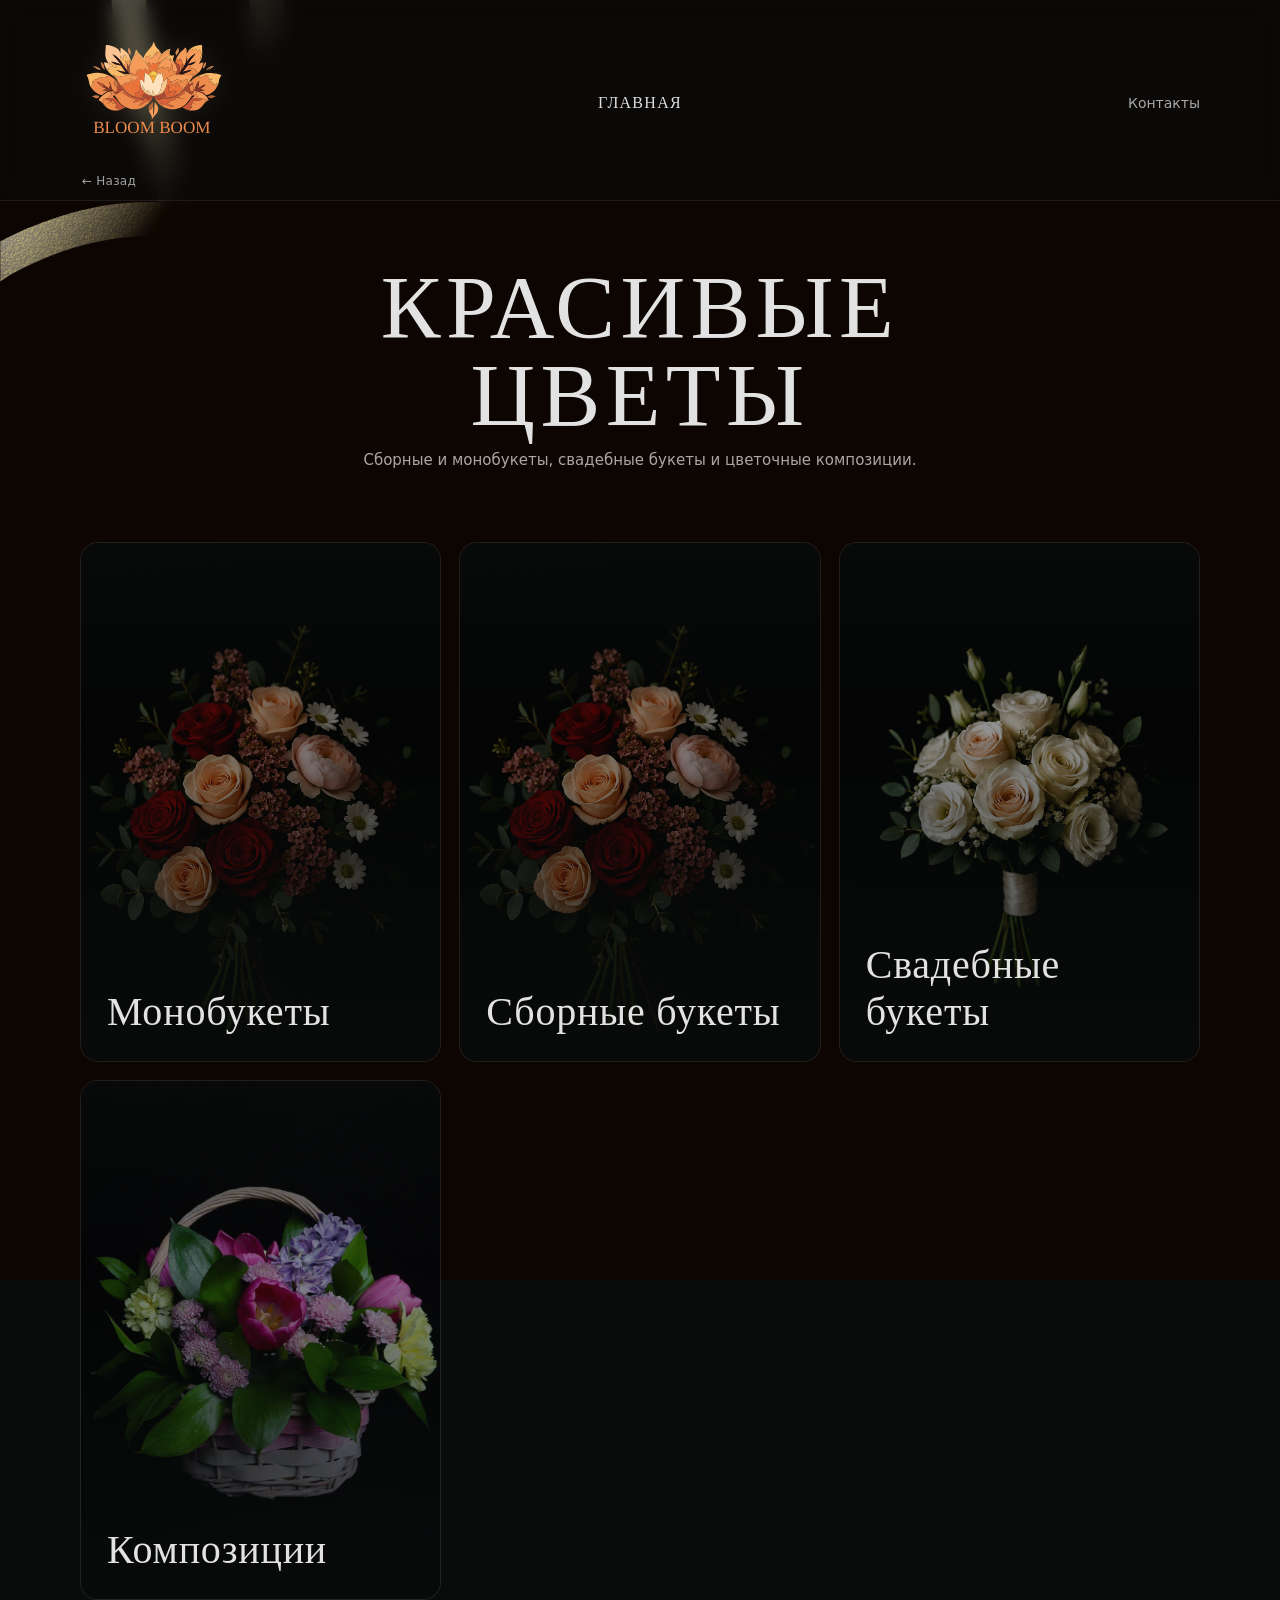
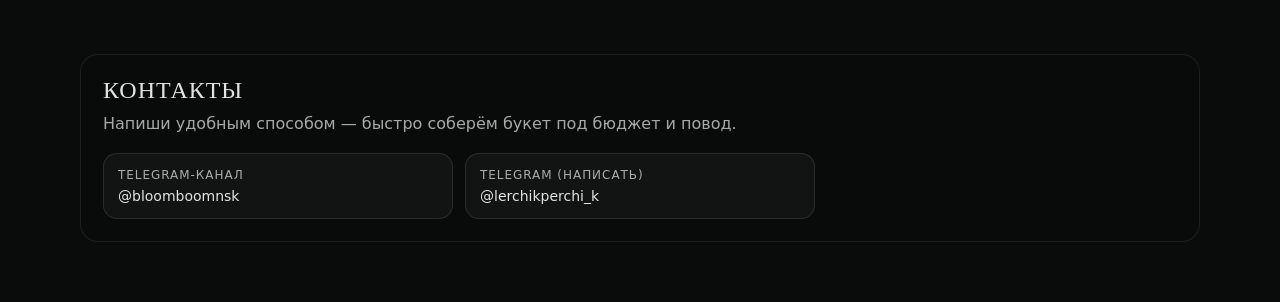
==== index.html @ 8c2a483a "1" ====
<!doctype html>
<html lang="ru">
<head>
  <meta charset="UTF-8">
  <meta name="viewport" content="width=device-width, initial-scale=1">
  <title>Цветы с душой</title>
  <link rel="stylesheet" href="./style.css">
</head>

<body>
  <div class="bg"></div>

  <div class="svg-container">
		<svg
			version="1.1"
			xmlns="http://www.w3.org/2000/svg"
			xmlns:xlink="http://www.w3.org/1999/xlink"
			viewBox="0 0 2000 2000"
			xml:space="preserve"
			preserveAspectRatio="xMidYMid slice"
		>
			<defs>
				<clipPath id="patternClip">
					<path d="M1955.698,621.152c-4.459-0.254-16.404,0.922-19.595-1.593c-4.756-3.748,0.743-13.899,2.432-20.417c49.735-195.111,81.315-426.849-44.553-599.532h-69.531c149.646,161.536,110.077,409.122,57.585,604.932c-3.139,10.21-9.38,5.799-18.741,3.568c-45.027-10.474-87.717-29.079-128.47-50.662c-7.552-4.028-25.399-10.169-29.812-17.387c-15.819-196.086-86.14-392.969-219.394-540.451h-75.598c10.491,12.2,37.389,37.188,41.337,41.593c15.256,17.022,29.669,34.804,43.146,53.274c85.115,119.5,137.448,263.894,153.009,409.443c-83.434-54.795-155.319-130.742-207.102-216.577c-51.616-88.885-89.695-187.371-111.85-287.733h-54.185c50.211,236.23,164.626,441.195,374.726,569.79c7.824,8.041,2.568,40.027,3.886,53.036c-2.245,158.687-38.367,318.968-120.902,455.593c-10.014,14.256-14.554,33.177-34.04,36.213c-115.522,31.47-256.515,4.336-342.434-78.853c176.9-95.392,381.563-321.838,266.246-533.142c-196.705-277.771-668.324,159.173-361.702,516.08c0.541,5.699-4.591,5.411-11.181,7.927c-9.872,3.77-19.776,7.409-29.829,10.671c-9.114,2.957-18.3,5.681-27.575,8.088c-10.907,2.831-12.005,4.595-13.265-6.796c-15.109-207.53-159.674-387.555-137.914-599.57c0.79-10.863,2.171-10.152,12.546-10.295c222.903,5.361,399.021-211.904,344.961-428.742h-54.212c47.556,199.035-85.602,373.675-292.015,375.328c-3.101-0.055-3.088-0.083-2.554-2.954c6.827-36.727,15.913-72.885,26.895-108.585c29.226-95.04,71.333-188.489,136.384-263.788h-68.776C869.8,104.846,821.934,230.516,797.705,357.227c-0.777,20.678-11.652,13.536-25.63,10.365C597.951,336.054,441.726,182.643,444.069-0.389H390.05c1.376,218.521,186.4,396.542,396.565,425.148c4.032,4.453-0.294,21.73-0.605,26.893c-17.586,211.471,125.326,390.878,139.898,597.904c1.335,13.265-9.392,9.785-20.688,10.736c-118.622,10.6-236.497-28.001-336.811-89.708c-20.773-12.677-40.955-26.312-60.809-40.382c-29.18-18.569-35.08-16.969-29.856-53.669c-4.036-26.703,10.175-41.358,22.266-62.845c114.8-182.36,40.586-435.752-178.708-487.198c-8.623-2.18-14.345-1.232-17.618-9.781c-26.506-104.954-65.104-208.897-75.44-317.099H174.04c6.672,75.338,28.714,148.094,48.096,220.914c8.182,30.667,16.705,61.244,25.091,91.855c0.775,3.363,0.752,3.413-2.934,3.416C159.205,313.273,75.508,338.104,0.5,377.005v62.733c5.36-3.25,11.292-7.787,13.314-8.936c64.428-36.423,137.24-60.02,211.542-61.538c9.74-0.174,19.529,0.052,29.245,0.809c11.191,0.872,10.562,4.215,13.824,14.826c19.844,64.251,42.679,127.623,70.46,188.879c36.069,75.882,76.892,151.817,83.203,237.247c0.69,7.085,2.951,17.204,1.518,24.286c-0.897,4.432-8.817,19.448-12.991,20.82c-4.799,1.578-16.819-10.257-20.825-13.036C271.685,747.898,120.367,764.704,0.5,845.094v65.385c121.351-91.188,248.718-115.759,375.168-12.114c5.351,2.872-6.217,11.122-7.943,14.961C273.5,1022.607,154.356,1154.451,0.5,1158.047v53.346c175.601-2.358,311.038-148.638,416.74-274.703c8.88-16.756-3.39,46.039-3.3,50.681c-9.497,60.005-24.576,118.979-43.037,176.809c-0.753,2.366-1.626,3.628-4.558,3.994c-67.489,8.439-133.627,22.902-197.979,45.167c-59.284,20.236-115.811,47.876-167.865,82.637v65.335c80.667-60.328,177.018-101.875,276.221-123.395c23.292-5.307,46.765-9.593,70.352-13.302c2.724-0.428,2.803-0.396,1.781,2.344C281.228,1406.942,161.403,1570.447,0.5,1676.964v63.644c189.142-114.557,328.951-302.758,403.676-509.731c5.327-14.715,9.552-13.931,24.705-15.003c28.902-2.045,57.824-2.983,86.801-2.966c135.629,1.706,277.307,16.002,400.226,77.054c6.534,4.143,5.604,5.005,4.272,13.177c-3.266,20.447-6.624,40.877-10.783,61.165c-16.833,72.6-37.349,163.608-70.633,227.85c-2.867-0.626-9.123-10.886-11.186-13.307c-3.662-4.294-7.373-8.547-11.133-12.756c-75.963-85.849-181.94-155.208-300.562-148.194c-194.503,16.475-397.055,211.993-364.277,416.033c34.939,111.917,127.744,160.211,231.835,165.68h41.332c109.261-5.535,224.015-53.488,293.609-121.256c-15.489,20.094-70.879,71.889-86.754,97.689c-4.638,6.463-9.064,13.09-13.164,19.91c-0.586,0.974-1.481,2.238-2.481,3.657h65.101c62.685-80.094,142.917-144.907,218.648-212.145c5.07-4.345,5.067-4.358,8.71,1.314c46.055,72.629,94.819,143.91,148.642,210.831h72.529c-8.752-9.742-20.649-21.3-22.797-23.838c-12.016-14.194-23.646-28.713-34.96-43.474c-44.01-58.445-86.278-119.83-124.531-181.713c-0.869-7.478,29.058-26.339,35.608-31.574c15.458-12.355,31-24.605,46.528-36.871c51.472-40.277,102.05-81.813,150.683-125.444c8.036-5.844,7.557-1.359,12.425,7.758c70.406,131.701,95.495,292.283,46.969,435.157h56.452c47.76-160.93,14.641-338.153-68.438-482.046c102.191-115.929,228.514-227.516,317.138-360.282c70.398-31.989,135.215-71.805,188.034-129.839c92.918-97.253,145.975-224.238,184.205-351.484c1.312-4.371,1.339-4.515,5.499-4.051c25.931,3.269,52.071,3.336,78.072,3.738v-54.01C1985.565,621.881,1970.618,621.847,1955.698,621.152z M1012.328,763.489c-9.823-160.294,186.516-380.181,342.926-260.36c141.824,179.886-68.912,405.72-229.505,487.846c-14.368,10.497-16.013,5.329-24.674-6.811C1048.991,922.619,1014.11,844.86,1012.328,763.489z M422.689,626.302c-37.244-78.442-75.834-159.794-98.32-243.246c102.356,27.235,179.615,131.651,177.172,238.379c0.355,36.006-7.197,71.725-19.8,105.344c-1.357,3.65-9.951,30.45-13.301,30.32C458.387,720.678,442.042,661.713,422.689,626.302z M917.993,1232.077c-134.86-58.627-284.978-75.265-430.892-72.636c-7.993,0.204-57.38,5.816-59.155,0.443c-0.907-2.744,3.471-11.667,4.323-14.589c1.67-5.727,3.317-11.461,4.936-17.203c14.347-50.054,24.999-101.255,32.353-152.722c1.765-5.191-0.673-4.67,3.801-4.165c127.157,93.523,284.65,159.453,445.121,141.395c8.743-0.969,10.729-2.872,12.222,5.653c2.227,12.723,0.888,27.511,0.788,40.427c-0.326,22.582-1.229,45.162-2.773,67.694C928.005,1236.771,928.254,1236.58,917.993,1232.077z M741.561,1772.954c-95.921,130.833-281.198,215.472-439.219,154.864c-116.993-41.64-124.867-171.984-64.461-265.679c58.733-101.355,171.907-190.089,292.797-191.288c119.159,0.471,215.03,85.599,283.032,175.719c2.018,6.602-2.237,11.543-5.331,17.656C789.242,1702.272,767.44,1739.095,741.561,1772.954z M874.92,1738.38c-1.304,5.42-17.228,15.06-21.638,18.868c-29.265,25.184-58.205,50.748-86.638,76.873c-4.341,3.982-12.777,15.651-18.556,16.697c12.276-20.005,40.65-48.355,53.798-70.365c13.495-19.617,25.945-39.954,37.396-60.834c1.25-2.287,8.764-19.815,11.265-20.009C853.149,1699.409,875.967,1734.029,874.92,1738.38z M1155.035,1507.615c-74.545,68.383-155.172,129.48-234.005,192.704c-4.056,3.221-3.252,4.128-6.615-1.073c-11.486-17.765-23.019-35.5-35.323-52.712c-1.602-2.241-1.875-4.082-0.727-6.707c44.62-101.448,74.238-209.807,93.514-318.178c68.59,42.452,126.365,100.636,173.274,166.169C1146.76,1492.213,1160.445,1504.314,1155.035,1507.615z M1463.741,1178.152c-80.777,101.711-171.283,195.37-263.4,286.735c-3.62,3.535-3.624,3.519-6.44-0.502c-55.228-83.294-133.737-150.013-214.701-203.526c5.419-51.407,6.912-103.632,4.455-155.318c-0.284-3.663-0.099-3.703,3.439-4.512c38.012-8.69,74.715-21.322,110.362-37.059c3.348-1.478,5.326-1.105,8.03,1.361c82.083,75.829,193.582,118.066,305.224,115.338c17.386-0.392,34.684-1.804,51.866-4.546c0.628-0.1,1.594-0.258,1.874,0.068C1465.129,1176.982,1464.161,1177.612,1463.741,1178.152z M1599.843,1068.623c68.179-130.245,105.487-293.457,106.552-442.062c-1.418-27.577-2.468-27.477,21.165-12.879c34.764,17.346,70.802,32.397,108.361,42.493c6.648,1.805,21.254,2.323,26.51,6.483C1825.437,816.481,1740.41,982.689,1599.843,1068.623z"/>
					<path d="M1511.405,1999.611c-7.785-115.773-45.167-227.897-45.634-344.379c-12.431-176.49,131.554-350.066,316.77-308.085c12.221,2.648,25.904,5.589,37.167,11.201c9.413,4.691,2.545,14.84,0.25,24.09c-48.193,201.22-65.399,412.563-30.613,617.172h54.103c-34.839-201.786-20.098-413.866,31.055-611.143c3.016-0.435,11.432,8.648,13.676,10.528c10.934,9.159,21.127,19.201,30.539,29.922c33.547,32.744,59.931,97.394,81.783,139.706v-118.388c-28.858-44.522-63.156-86.053-108.611-114.577c-3.483-2.248-3.515-2.309-2.333-6.221c26.336-84.448,55.017-172.375,110.944-241.961v-80.89c-78.764,74.253-122.87,182.242-154.88,284.663c-1.957,6.244-1.955,21.06-12.027,15.307c-145.023-54.744-317.587,18.298-383.137,158.391c-84.511,171.135-4.598,357.466,6.847,534.663H1511.405z"/>
				</clipPath>

				<linearGradient
					id="sheenGradient"
					gradientUnits="userSpaceOnUse"
					x1="-1000"
					y1="0"
					x2="1000"
					y2="0"
				>
					<stop offset="30%" stop-color="#000" stop-opacity="0"/>
					<stop offset="50%" stop-color="#a66d00" stop-opacity="1"/>
					<stop offset="70%" stop-color="#000" stop-opacity="0"/>
				</linearGradient>
			
				<!-- Металлический фильтр -->
				<filter id="metallic" x="-50%" y="-50%" width="200%" height="200%">
					<!-- Добавляем шум для текстуры металла -->
					<feTurbulence type="fractalNoise" baseFrequency="0.9" numOctaves="4" result="noise"/>
							
					<!-- Делаем emboss эффект -->
					<feDiffuseLighting in="noise" lighting-color="white" surfaceScale="2" result="light">
						<feDistantLight azimuth="45" elevation="60"/>
					</feDiffuseLighting>
							
					<!-- Смешиваем с исходным -->
					<feComposite in="light" in2="SourceAlpha" operator="in" result="litPaint"/>
							
					<!-- Добавляем specular highlight -->
					<feSpecularLighting in="noise" lighting-color="#FFD700" surfaceScale="5" 
										specularConstant="1" specularExponent="20" result="spec">
						<feDistantLight azimuth="45" elevation="60"/>
					</feSpecularLighting>
							
					<feComposite in="spec" in2="SourceAlpha" operator="in" result="specPaint"/>
							
					<!-- Объединяем все вместе -->
					<feMerge>
						<feMergeNode in="litPaint"/>
						<feMergeNode in="specPaint"/>
					</feMerge>
				</filter>
			</defs>

			<rect x="0" y="0" fill="#0c0501" width="2000" height="2000"/>

			<!-- Узор с золотым градиентом, ограниченный clipPath -->
			<g clip-path="url(#patternClip)">
				<rect id="sheenRect" x="0" y="0" width="2000" height="2000" 
					fill="url(#sheenGradient)" 
					filter="url(#metallic)"
					style="filter: url(#metallic) drop-shadow(0 0 20px rgba(255, 215, 0, 0.6));"/>
			</g>

			<!-- Оригинальные прозрачные path для структуры -->
			<g id="objects" opacity="0">
				<path d="M1955.698,621.152c-4.459-0.254-16.404,0.922-19.595-1.593c-4.756-3.748,0.743-13.899,2.432-20.417c49.735-195.111,81.315-426.849-44.553-599.532h-69.531c149.646,161.536,110.077,409.122,57.585,604.932c-3.139,10.21-9.38,5.799-18.741,3.568c-45.027-10.474-87.717-29.079-128.47-50.662c-7.552-4.028-25.399-10.169-29.812-17.387c-15.819-196.086-86.14-392.969-219.394-540.451h-75.598c10.491,12.2,37.389,37.188,41.337,41.593c15.256,17.022,29.669,34.804,43.146,53.274c85.115,119.5,137.448,263.894,153.009,409.443c-83.434-54.795-155.319-130.742-207.102-216.577c-51.616-88.885-89.695-187.371-111.85-287.733h-54.185c50.211,236.23,164.626,441.195,374.726,569.79c7.824,8.041,2.568,40.027,3.886,53.036c-2.245,158.687-38.367,318.968-120.902,455.593c-10.014,14.256-14.554,33.177-34.04,36.213c-115.522,31.47-256.515,4.336-342.434-78.853c176.9-95.392,381.563-321.838,266.246-533.142c-196.705-277.771-668.324,159.173-361.702,516.08c0.541,5.699-4.591,5.411-11.181,7.927c-9.872,3.77-19.776,7.409-29.829,10.671c-9.114,2.957-18.3,5.681-27.575,8.088c-10.907,2.831-12.005,4.595-13.265-6.796c-15.109-207.53-159.674-387.555-137.914-599.57c0.79-10.863,2.171-10.152,12.546-10.295c222.903,5.361,399.021-211.904,344.961-428.742h-54.212c47.556,199.035-85.602,373.675-292.015,375.328c-3.101-0.055-3.088-0.083-2.554-2.954c6.827-36.727,15.913-72.885,26.895-108.585c29.226-95.04,71.333-188.489,136.384-263.788h-68.776C869.8,104.846,821.934,230.516,797.705,357.227c-0.777,20.678-11.652,13.536-25.63,10.365C597.951,336.054,441.726,182.643,444.069-0.389H390.05c1.376,218.521,186.4,396.542,396.565,425.148c4.032,4.453-0.294,21.73-0.605,26.893c-17.586,211.471,125.326,390.878,139.898,597.904c1.335,13.265-9.392,9.785-20.688,10.736c-118.622,10.6-236.497-28.001-336.811-89.708c-20.773-12.677-40.955-26.312-60.809-40.382c-29.18-18.569-35.08-16.969-29.856-53.669c-4.036-26.703,10.175-41.358,22.266-62.845c114.8-182.36,40.586-435.752-178.708-487.198c-8.623-2.18-14.345-1.232-17.618-9.781c-26.506-104.954-65.104-208.897-75.44-317.099H174.04c6.672,75.338,28.714,148.094,48.096,220.914c8.182,30.667,16.705,61.244,25.091,91.855c0.775,3.363,0.752,3.413-2.934,3.416C159.205,313.273,75.508,338.104,0.5,377.005v62.733c5.36-3.25,11.292-7.787,13.314-8.936c64.428-36.423,137.24-60.02,211.542-61.538c9.74-0.174,19.529,0.052,29.245,0.809c11.191,0.872,10.562,4.215,13.824,14.826c19.844,64.251,42.679,127.623,70.46,188.879c36.069,75.882,76.892,151.817,83.203,237.247c0.69,7.085,2.951,17.204,1.518,24.286c-0.897,4.432-8.817,19.448-12.991,20.82c-4.799,1.578-16.819-10.257-20.825-13.036C271.685,747.898,120.367,764.704,0.5,845.094v65.385c121.351-91.188,248.718-115.759,375.168-12.114c5.351,2.872-6.217,11.122-7.943,14.961C273.5,1022.607,154.356,1154.451,0.5,1158.047v53.346c175.601-2.358,311.038-148.638,416.74-274.703c8.88-16.756-3.39,46.039-3.3,50.681c-9.497,60.005-24.576,118.979-43.037,176.809c-0.753,2.366-1.626,3.628-4.558,3.994c-67.489,8.439-133.627,22.902-197.979,45.167c-59.284,20.236-115.811,47.876-167.865,82.637v65.335c80.667-60.328,177.018-101.875,276.221-123.395c23.292-5.307,46.765-9.593,70.352-13.302c2.724-0.428,2.803-0.396,1.781,2.344C281.228,1406.942,161.403,1570.447,0.5,1676.964v63.644c189.142-114.557,328.951-302.758,403.676-509.731c5.327-14.715,9.552-13.931,24.705-15.003c28.902-2.045,57.824-2.983,86.801-2.966c135.629,1.706,277.307,16.002,400.226,77.054c6.534,4.143,5.604,5.005,4.272,13.177c-3.266,20.447-6.624,40.877-10.783,61.165c-16.833,72.6-37.349,163.608-70.633,227.85c-2.867-0.626-9.123-10.886-11.186-13.307c-3.662-4.294-7.373-8.547-11.133-12.756c-75.963-85.849-181.94-155.208-300.562-148.194c-194.503,16.475-397.055,211.993-364.277,416.033c34.939,111.917,127.744,160.211,231.835,165.68h41.332c109.261-5.535,224.015-53.488,293.609-121.256c-15.489,20.094-70.879,71.889-86.754,97.689c-4.638,6.463-9.064,13.09-13.164,19.91c-0.586,0.974-1.481,2.238-2.481,3.657h65.101c62.685-80.094,142.917-144.907,218.648-212.145c5.07-4.345,5.067-4.358,8.71,1.314c46.055,72.629,94.819,143.91,148.642,210.831h72.529c-8.752-9.742-20.649-21.3-22.797-23.838c-12.016-14.194-23.646-28.713-34.96-43.474c-44.01-58.445-86.278-119.83-124.531-181.713c-0.869-7.478,29.058-26.339,35.608-31.574c15.458-12.355,31-24.605,46.528-36.871c51.472-40.277,102.05-81.813,150.683-125.444c8.036-5.844,7.557-1.359,12.425,7.758c70.406,131.701,95.495,292.283,46.969,435.157h56.452c47.76-160.93,14.641-338.153-68.438-482.046c102.191-115.929,228.514-227.516,317.138-360.282c70.398-31.989,135.215-71.805,188.034-129.839c92.918-97.253,145.975-224.238,184.205-351.484c1.312-4.371,1.339-4.515,5.499-4.051c25.931,3.269,52.071,3.336,78.072,3.738v-54.01C1985.565,621.881,1970.618,621.847,1955.698,621.152z M1012.328,763.489c-9.823-160.294,186.516-380.181,342.926-260.36c141.824,179.886-68.912,405.72-229.505,487.846c-14.368,10.497-16.013,5.329-24.674-6.811C1048.991,922.619,1014.11,844.86,1012.328,763.489z M422.689,626.302c-37.244-78.442-75.834-159.794-98.32-243.246c102.356,27.235,179.615,131.651,177.172,238.379c0.355,36.006-7.197,71.725-19.8,105.344c-1.357,3.65-9.951,30.45-13.301,30.32C458.387,720.678,442.042,661.713,422.689,626.302z M917.993,1232.077c-134.86-58.627-284.978-75.265-430.892-72.636c-7.993,0.204-57.38,5.816-59.155,0.443c-0.907-2.744,3.471-11.667,4.323-14.589c1.67-5.727,3.317-11.461,4.936-17.203c14.347-50.054,24.999-101.255,32.353-152.722c1.765-5.191-0.673-4.67,3.801-4.165c127.157,93.523,284.65,159.453,445.121,141.395c8.743-0.969,10.729-2.872,12.222,5.653c2.227,12.723,0.888,27.511,0.788,40.427c-0.326,22.582-1.229,45.162-2.773,67.694C928.005,1236.771,928.254,1236.58,917.993,1232.077z M741.561,1772.954c-95.921,130.833-281.198,215.472-439.219,154.864c-116.993-41.64-124.867-171.984-64.461-265.679c58.733-101.355,171.907-190.089,292.797-191.288c119.159,0.471,215.03,85.599,283.032,175.719c2.018,6.602-2.237,11.543-5.331,17.656C789.242,1702.272,767.44,1739.095,741.561,1772.954z M874.92,1738.38c-1.304,5.42-17.228,15.06-21.638,18.868c-29.265,25.184-58.205,50.748-86.638,76.873c-4.341,3.982-12.777,15.651-18.556,16.697c12.276-20.005,40.65-48.355,53.798-70.365c13.495-19.617,25.945-39.954,37.396-60.834c1.25-2.287,8.764-19.815,11.265-20.009C853.149,1699.409,875.967,1734.029,874.92,1738.38z M1155.035,1507.615c-74.545,68.383-155.172,129.48-234.005,192.704c-4.056,3.221-3.252,4.128-6.615-1.073c-11.486-17.765-23.019-35.5-35.323-52.712c-1.602-2.241-1.875-4.082-0.727-6.707c44.62-101.448,74.238-209.807,93.514-318.178c68.59,42.452,126.365,100.636,173.274,166.169C1146.76,1492.213,1160.445,1504.314,1155.035,1507.615z M1463.741,1178.152c-80.777,101.711-171.283,195.37-263.4,286.735c-3.62,3.535-3.624,3.519-6.44-0.502c-55.228-83.294-133.737-150.013-214.701-203.526c5.419-51.407,6.912-103.632,4.455-155.318c-0.284-3.663-0.099-3.703,3.439-4.512c38.012-8.69,74.715-21.322,110.362-37.059c3.348-1.478,5.326-1.105,8.03,1.361c82.083,75.829,193.582,118.066,305.224,115.338c17.386-0.392,34.684-1.804,51.866-4.546c0.628-0.1,1.594-0.258,1.874,0.068C1465.129,1176.982,1464.161,1177.612,1463.741,1178.152z M1599.843,1068.623c68.179-130.245,105.487-293.457,106.552-442.062c-1.418-27.577-2.468-27.477,21.165-12.879c34.764,17.346,70.802,32.397,108.361,42.493c6.648,1.805,21.254,2.323,26.51,6.483C1825.437,816.481,1740.41,982.689,1599.843,1068.623z"/>
                <path class="object-path" d="M1511.405,1999.611c-7.785-115.773-45.167-227.897-45.634-344.379c-12.431-176.49,131.554-350.066,316.77-308.085c12.221,2.648,25.904,5.589,37.167,11.201c9.413,4.691,2.545,14.84,0.25,24.09c-48.193,201.22-65.399,412.563-30.613,617.172h54.103c-34.839-201.786-20.098-413.866,31.055-611.143c3.016-0.435,11.432,8.648,13.676,10.528c10.934,9.159,21.127,19.201,30.539,29.922c33.547,32.744,59.931,97.394,81.783,139.706v-118.388c-28.858-44.522-63.156-86.053-108.611-114.577c-3.483-2.248-3.515-2.309-2.333-6.221c26.336-84.448,55.017-172.375,110.944-241.961v-80.89c-78.764,74.253-122.87,182.242-154.88,284.663c-1.957,6.244-1.955,21.06-12.027,15.307c-145.023-54.744-317.587,18.298-383.137,158.391c-84.511,171.135-4.598,357.466,6.847,534.663H1511.405z"/>
            </g>
		</svg>
	</div>

  <header class="topbar">
   <div class="container topbar-row topbar-row--brand">
 <div class="brand-left">
  <a class="brand-home" href="./index.html" aria-label="На главную">
    <img class="brand-logo" src="./img/logo.svg" alt="Логотип">
  </a>

  <a class="brand-back" href="./index.html">← Назад</a>
</div>
  <div class="page-title">Главная</div>

  <a class="toplink" href="#contacts">Контакты</a>
</div>

  </header>

  <main class="page">
    <section class="hero container">
      <h1 class="hero-title">КРАСИВЫЕ<br>ЦВЕТЫ</h1>
      <p class="hero-lead">
       Сборные и монобукеты, свадебные букеты и цветочные композиции.
      </p>
    </section>

    <!-- 🔹 4 РАЗДЕЛА -->
    <section class="cards container">
      <a class="cat-card" href="./mono.html">
        <img src="./img/mono-cover.jpg" class="cat-img" alt="Монобукеты">
        <div class="cat-overlay"></div>
        <div class="cat-content">
          <h3 class="cat-title">Монобукеты</h3>
        </div>
      </a>

      <a class="cat-card" href="./mix.html">
        <img src="./img/mix-cover.jpg" class="cat-img" alt="Сборные букеты">
        <div class="cat-overlay"></div>
        <div class="cat-content">
          <h3 class="cat-title">Сборные букеты</h3>
        </div>
      </a>

      <a class="cat-card" href="./bridal.html">
        <img src="./img/bridal-cover.jpg" class="cat-img" alt="Свадебные букеты">
        <div class="cat-overlay"></div>
        <div class="cat-content">
          <h3 class="cat-title">Свадебные букеты</h3>
        </div>
      </a>

      <a class="cat-card" href="./arrangements.html">
        <img src="./img/arrangements-cover.jpg" class="cat-img" alt="Композиции">
        <div class="cat-overlay"></div>
        <div class="cat-content">
          <h3 class="cat-title">Композиции</h3>
        </div>
      </a>
    </section>

    <section id="contacts" class="contacts container">
	<div class="contact-card">
    <h2 class="section-title">Контакты</h2>
    <p class="section-text">
      Напиши удобным способом — быстро соберём букет под бюджет и повод.
    </p>
	

    <div class="contact-grid">
      <a class="contact-item" href="https://t.me/bloomboomnsk" target="_blank" rel="noopener">
        <div class="contact-label">Telegram-канал</div>
        <div class="contact-value">@bloomboomnsk</div>
      </a>

      <a class="contact-item" href="https://t.me/lerchikperchi_k" target="_blank" rel="noopener">
        <div class="contact-label">Telegram (написать)</div>
        <div class="contact-value">@lerchikperchi_k</div>
      </a>

     </div>
  </div>
  </section>
  </main>

  <script src="./sheen.js"></script>
</body>
</html>
---- style.css ----
:root{
  --bg: #0a0c0c;
  --text: rgba(245,245,245,0.92);
  --muted: rgba(245,245,245,0.68);
  --gold: rgba(255,235,185,0.92);
  --border: rgba(255,255,255,0.08);
  --panel: rgba(10,12,12,0.55);
}

*{ box-sizing: border-box; }
html, body{ height:100%; margin:0; }

body{
  background: var(--bg);
  color: var(--text);
  font-family: system-ui, -apple-system, Segoe UI, Roboto, Arial, sans-serif;
  overflow-x: hidden;
}

/* Сплошной фон */
.bg{
  position: fixed;
  inset: 0;
  background: var(--bg);
  z-index: 0;
}

/* SVG фон */
.svg-container{
  position: fixed;
  inset: 0;
  z-index: 1;
  pointer-events: none;
}

.bg-svg{
  width: 100%;
  height: 100%;
  display: block;

  /* делаем “дороже”: мягче и не слишком ярко */
  opacity: 0.95;

  /* важно: SVG не должен сам заливать фон */
  background: transparent;
}

/* Контент поверх */
.page{
  position: relative;
  z-index: 2;
}

/* контейнер */
.container{
  width: min(1120px, calc(100% - 48px));
  margin: 0 auto;
}

/* шапка */
.topbar{
  position: sticky;
  top: 0;
  z-index: 10;
  padding: 18px 0 12px;
  background: rgba(10,12,12,0.60);
  backdrop-filter: blur(10px);
  -webkit-backdrop-filter: blur(10px);
  border-bottom: 1px solid var(--border);
}

.topbar-row{
  display: grid;
  grid-template-columns: 1fr auto 1fr;
  align-items: center;
}

.toplink{
  color: var(--muted);
  text-decoration: none;
  font-size: 14px;
}
.toplink:hover{ color: var(--gold); }
.topbar-row .toplink:last-child{ justify-self: end; }

.logo{
  text-decoration: none;
  text-align: center;
  display: inline-block;
  line-height: 1;
}

.logo-text{
  display:block;
  font-family: ui-serif, Georgia, "Times New Roman", Times, serif;
  letter-spacing: 0.08em;
  color: rgba(245,245,245,0.90);
  font-size: 26px;
}
.logo-text--thin{ opacity: 0.9; }

.subnav{
  display: flex;
  justify-content: center;
  gap: 26px;
  padding-top: 10px;
}
.subnav a{
  color: rgba(245,245,245,0.78);
  text-decoration: none;
  font-size: 14px;
  letter-spacing: 0.02em;
}
.subnav a:hover{ color: var(--gold); }

/* HERO */
.hero{
  padding: 44px 0 30px;
  text-align: center;
}
.hero-title{
  margin: 18px 0 10px;
  font-family: ui-serif, Georgia, "Times New Roman", Times, serif;
  font-weight: 500;
  letter-spacing: 0.06em;
  text-transform: uppercase;
  line-height: 0.98;
  font-size: clamp(44px, 7vw, 92px);
}
.hero-lead{
  margin: 0 auto 18px;
  max-width: 64ch;
  color: var(--muted);
  line-height: 1.55;
  font-size: 15px;
}
.hero-actions{
  display: flex;
  gap: 12px;
  justify-content: center;
  flex-wrap: wrap;
}

/* кнопки */
.btn{
  display: inline-flex;
  align-items: center;
  justify-content: center;
  text-decoration: none;
  border-radius: 14px;
  padding: 12px 18px;
  font-size: 13px;
  letter-spacing: 0.12em;
  text-transform: uppercase;
  border: 1px solid transparent;
}
.btn-primary{
  color: #0a0c0c;
  background: var(--gold);
  border-color: rgba(255,235,185,0.20);
}
.btn-primary:hover{ background: rgba(255,235,185,1); }

.btn-ghost{
  color: rgba(245,245,245,0.86);
  background: rgba(255,255,255,0.04);
  border-color: rgba(255,255,255,0.10);
}
.btn-ghost:hover{ background: rgba(255,255,255,0.06); }

/* карточки */
.cards{
  padding: 22px 0 40px;
  display: grid;
  grid-template-columns: repeat(3, minmax(0, 1fr));
  gap: 18px;
}
.cat-card{
  position: relative;
  border-radius: 18px;
  overflow: hidden;
  border: 1px solid var(--border);
  min-height: 520px;
  background: rgba(255,255,255,0.03);
}
.cat-img{
  position: absolute;
  inset: 0;
  width: 100%;
  height: 100%;
  object-fit: cover;
  transform: scale(1.02);
  filter: contrast(1.05) brightness(0.85);
}
.cat-overlay{
  position: absolute;
  inset: 0;
  background: linear-gradient(to bottom,
    rgba(10,12,12,0.80) 0%,
    rgba(10,12,12,0.35) 35%,
    rgba(10,12,12,0.85) 100%);
}
.cat-content{
  position: absolute;
  inset: 0;
  display: grid;
  align-content: end;
  justify-items: start;
  gap: 12px;
  padding: 26px;
}
.cat-title{
  margin: 0;
  font-family: ui-serif, Georgia, "Times New Roman", Times, serif;
  font-weight: 500;
  letter-spacing: 0.02em;
  font-size: 40px;
  color: rgba(245,245,245,0.92);
}
.btn-card{
  padding: 12px 16px;
  border-radius: 12px;
  color: rgba(245,245,245,0.90);
  background: rgba(10,12,12,0.55);
  border-color: rgba(255,255,255,0.12);
}
.btn-card:hover{
  background: rgba(10,12,12,0.68);
  border-color: rgba(255,235,185,0.22);
  color: rgba(255,235,185,0.95);
}

/* контакты */
.contacts{ padding: 14px 0 60px; }
.contact-card{
  border: 1px solid var(--border);
  border-radius: 18px;
  background: var(--panel);
  backdrop-filter: blur(10px);
  -webkit-backdrop-filter: blur(10px);
  padding: 22px;
}
.section-title{
  margin: 0 0 8px;
  font-family: ui-serif, Georgia, "Times New Roman", Times, serif;
  font-weight: 500;
  letter-spacing: 0.04em;
  text-transform: uppercase;
}
.section-text{
  margin: 0 0 16px;
  color: var(--muted);
  line-height: 1.55;
}
.contact-grid{
  display: grid;
  grid-template-columns: repeat(3, minmax(0, 1fr));
  gap: 12px;
}
.contact-item{
  display: block;
  text-decoration: none;
  padding: 14px;
  border-radius: 14px;
  border: 1px solid rgba(255,255,255,0.10);
  background: rgba(255,255,255,0.04);
  color: rgba(245,245,245,0.9);
}
.contact-item:hover{
  border-color: rgba(255,235,185,0.20);
  background: rgba(255,255,255,0.06);
}
.contact-label{
  font-size: 12px;
  letter-spacing: 0.08em;
  text-transform: uppercase;
  color: var(--muted);
}
.contact-value{
  margin-top: 6px;
  font-size: 14px;
  color: rgba(245,245,245,0.92);
}

/* футер */
.footer{ padding: 26px 0 40px; }
.footer-line{ height: 1px; background: var(--border); margin-bottom: 14px; }
.footer-row{
  display:flex;
  justify-content:space-between;
  gap:12px;
  flex-wrap:wrap;
}
.muted{ color: var(--muted); }

/* адаптив */
@media (max-width: 980px){
  .cards{ grid-template-columns: 1fr; }
  .cat-card{ min-height: 460px; }
  .contact-grid{ grid-template-columns: 1fr; }
}
@media (max-width: 520px){
  .container{ width: min(1120px, calc(100% - 28px)); }
  .logo-text{ font-size: 22px; }
  .cat-title{ font-size: 34px; }
}
.gallery{
  display: grid;
  grid-template-columns: repeat(auto-fill, minmax(260px,1fr));
  gap: 16px;
  padding: 40px 0;
}

.gallery img{
  width: 100%;
  display: block;
  border-radius: 16px;
  object-fit: cover;
  aspect-ratio: 4 / 5;
  border: 1px solid rgba(255,255,255,0.08);
  background: rgba(255,255,255,0.04);
}
/* ===== Lightbox ===== */
.lightbox{
  position: fixed;
  inset: 0;
  z-index: 9999;
  display: none;
}

.lightbox.is-open{ display: block; }

.lightbox-backdrop{
  position: absolute;
  inset: 0;
  background: rgba(0,0,0,0.78);
  backdrop-filter: blur(10px);
  -webkit-backdrop-filter: blur(10px);
}

.lightbox-panel{
  position: absolute;
  inset: 0;
  display: grid;
  place-items: center;
  padding: 18px;
}

.lightbox-img{
  max-width: min(1100px, calc(100vw - 40px));
  max-height: calc(100vh - 120px);
  width: auto;
  height: auto;
  border-radius: 18px;
  border: 1px solid rgba(255,255,255,0.14);
  background: rgba(255,255,255,0.04);
  box-shadow: 0 30px 90px rgba(0,0,0,0.55);
}

.lightbox-ui{
  position: absolute;
  top: 14px;
  left: 14px;
  right: 14px;
  display: flex;
  align-items: center;
  justify-content: space-between;
  gap: 12px;
  pointer-events: none;
}

.lightbox-counter{
  pointer-events: none;
  color: rgba(245,245,245,0.78);
  font-size: 12px;
  letter-spacing: 0.12em;
  text-transform: uppercase;
}

.lightbox-btn{
  pointer-events: auto;
  appearance: none;
  border: 1px solid rgba(255,255,255,0.14);
  background: rgba(10,12,12,0.55);
  color: rgba(245,245,245,0.9);
  border-radius: 14px;
  padding: 10px 12px;
  cursor: pointer;
}

.lightbox-btn:hover{
  border-color: rgba(255,235,185,0.22);
  color: rgba(255,235,185,0.95);
}

.lightbox-nav{
  position: absolute;
  inset: 0;
  display: flex;
  align-items: center;
  justify-content: space-between;
  pointer-events: none;
}

.lightbox-arrow{
  pointer-events: auto;
  width: 44px;
  height: 44px;
  border-radius: 999px;
  margin: 0 10px;
  border: 1px solid rgba(255,255,255,0.14);
  background: rgba(10,12,12,0.55);
  color: rgba(245,245,245,0.9);
  cursor: pointer;
}

.lightbox-arrow:hover{
  border-color: rgba(255,235,185,0.22);
  color: rgba(255,235,185,0.95);
}

@media (max-width: 520px){
  .lightbox-arrow{ display: none; } /* на мобиле свайпом листаем */
}
.topbar-row--brand{
  grid-template-columns: 1fr auto 1fr;
}

.brand-left{
  justify-self: start;
  display: inline-flex;
  align-items: center;
  gap: 10px;
  text-decoration: none;
}

.brand-logo{
  width: 150px;
  height: 150px;
  object-fit: contain;
  display: block;
  filter: drop-shadow(0 0 18px rgba(255,235,185,0.10));
}

.page-title{
  justify-self: center;
  text-align: center;
  font-family: ui-serif, Georgia, "Times New Roman", Times, serif;
  font-weight: 500;
  letter-spacing: 0.08em;
  text-transform: uppercase;
  font-size: 16px;
  color: rgba(245,245,245,0.90);
}

/* На очень узких экранах чуть уменьшаем логотип и заголовок */
@media (max-width: 520px){
  .brand-logo{ width: 60px; height: 60px; }
  .page-title{ font-size: 14px; letter-spacing: 0.06em; }
}
.brand-left{
  display: inline-flex;
  flex-direction: column;
  align-items: flex-start;
  gap: 6px;
}

.brand-home{
  display: inline-flex;
  align-items: center;
  text-decoration: none;
}

.brand-back{
  font-size: 12px;
  text-decoration: none;
  color: rgba(245,245,245,0.65);
  letter-spacing: 0.02em;
  padding-left: 2px;
}

.brand-back:hover{
  color: rgba(255,235,185,0.9);
}
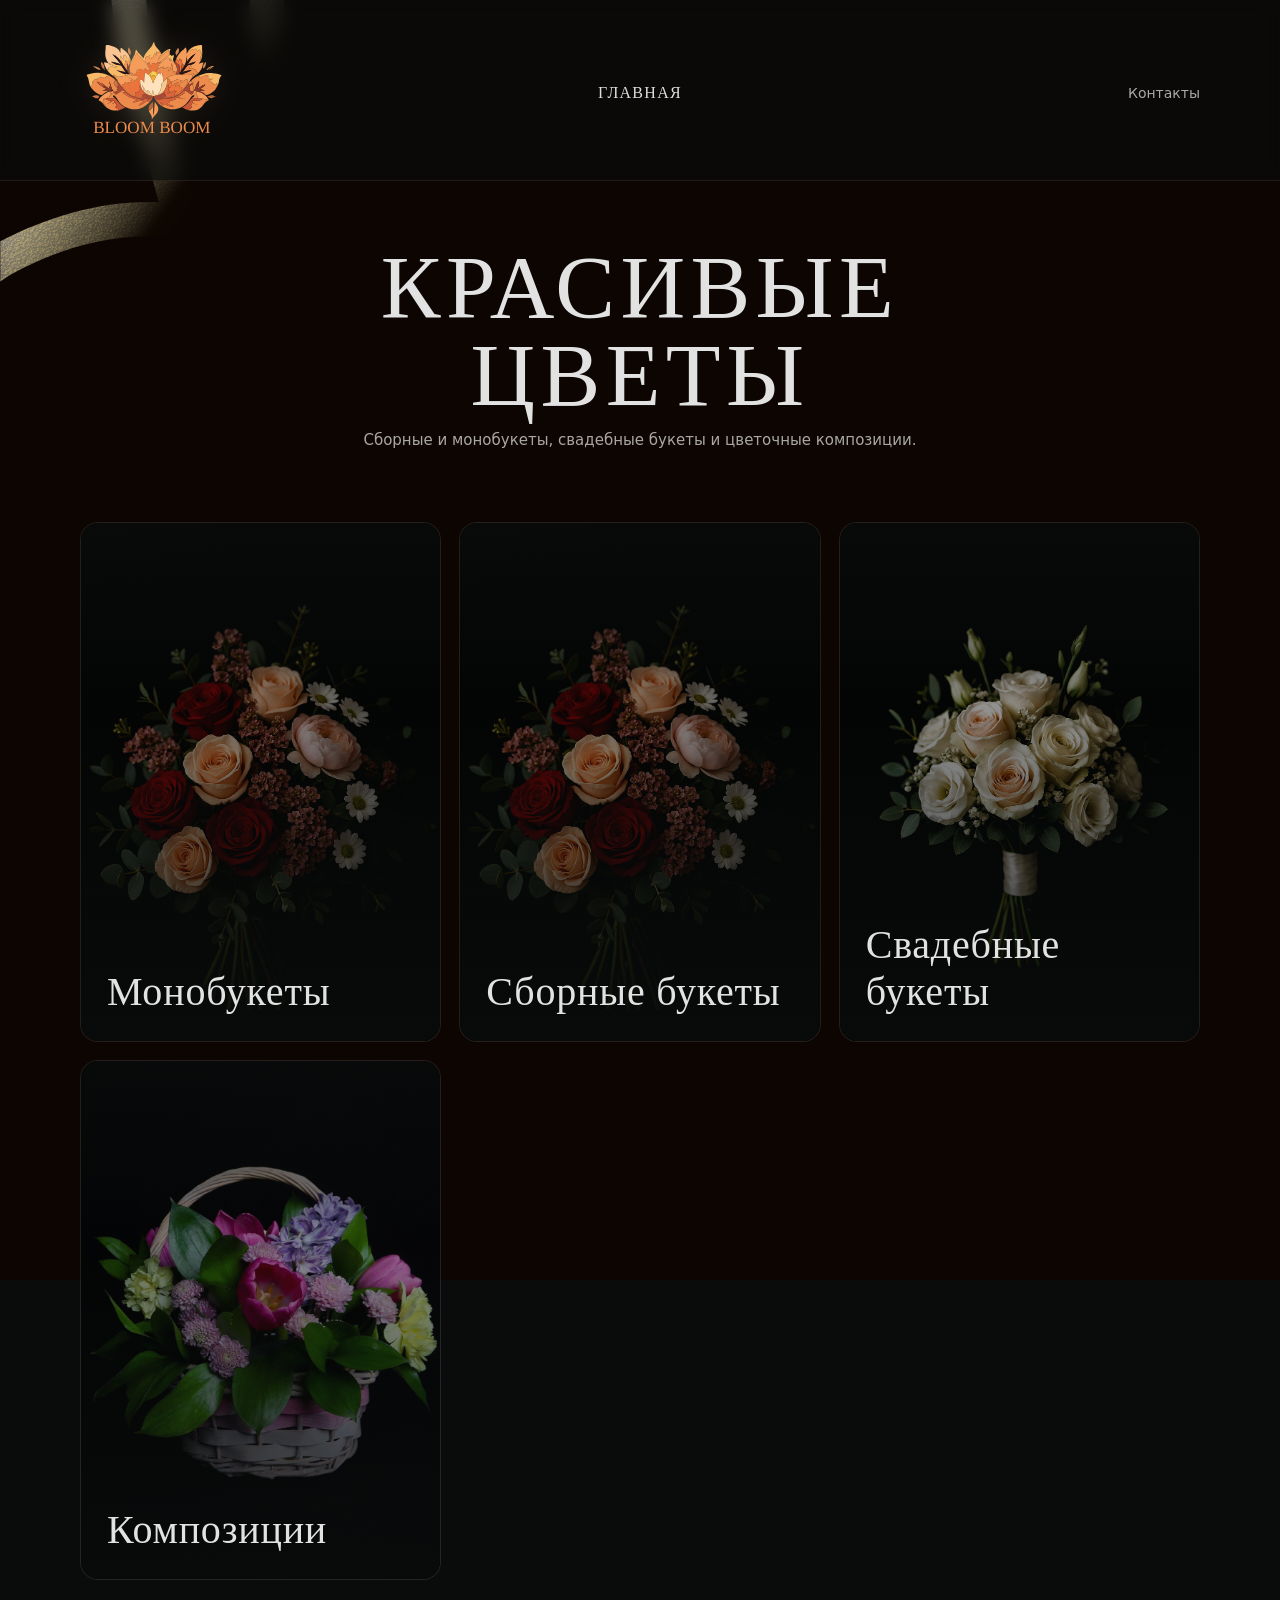
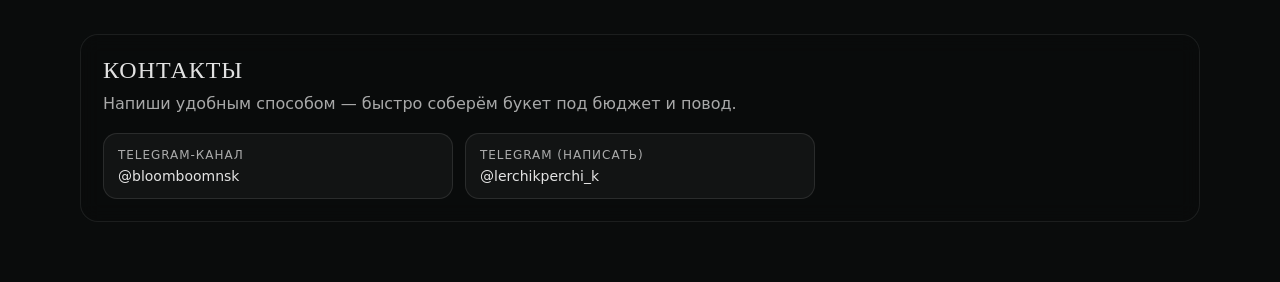
==== commit 5e5a7ec5: "1" ====
--- a/index.html
+++ b/index.html
@@ -92,7 +92,7 @@
     <img class="brand-logo" src="./img/logo.svg" alt="Логотип">
   </a>
 
-  <a class="brand-back" href="./index.html">← Назад</a>
+  
 </div>
   <div class="page-title">Главная</div>
 
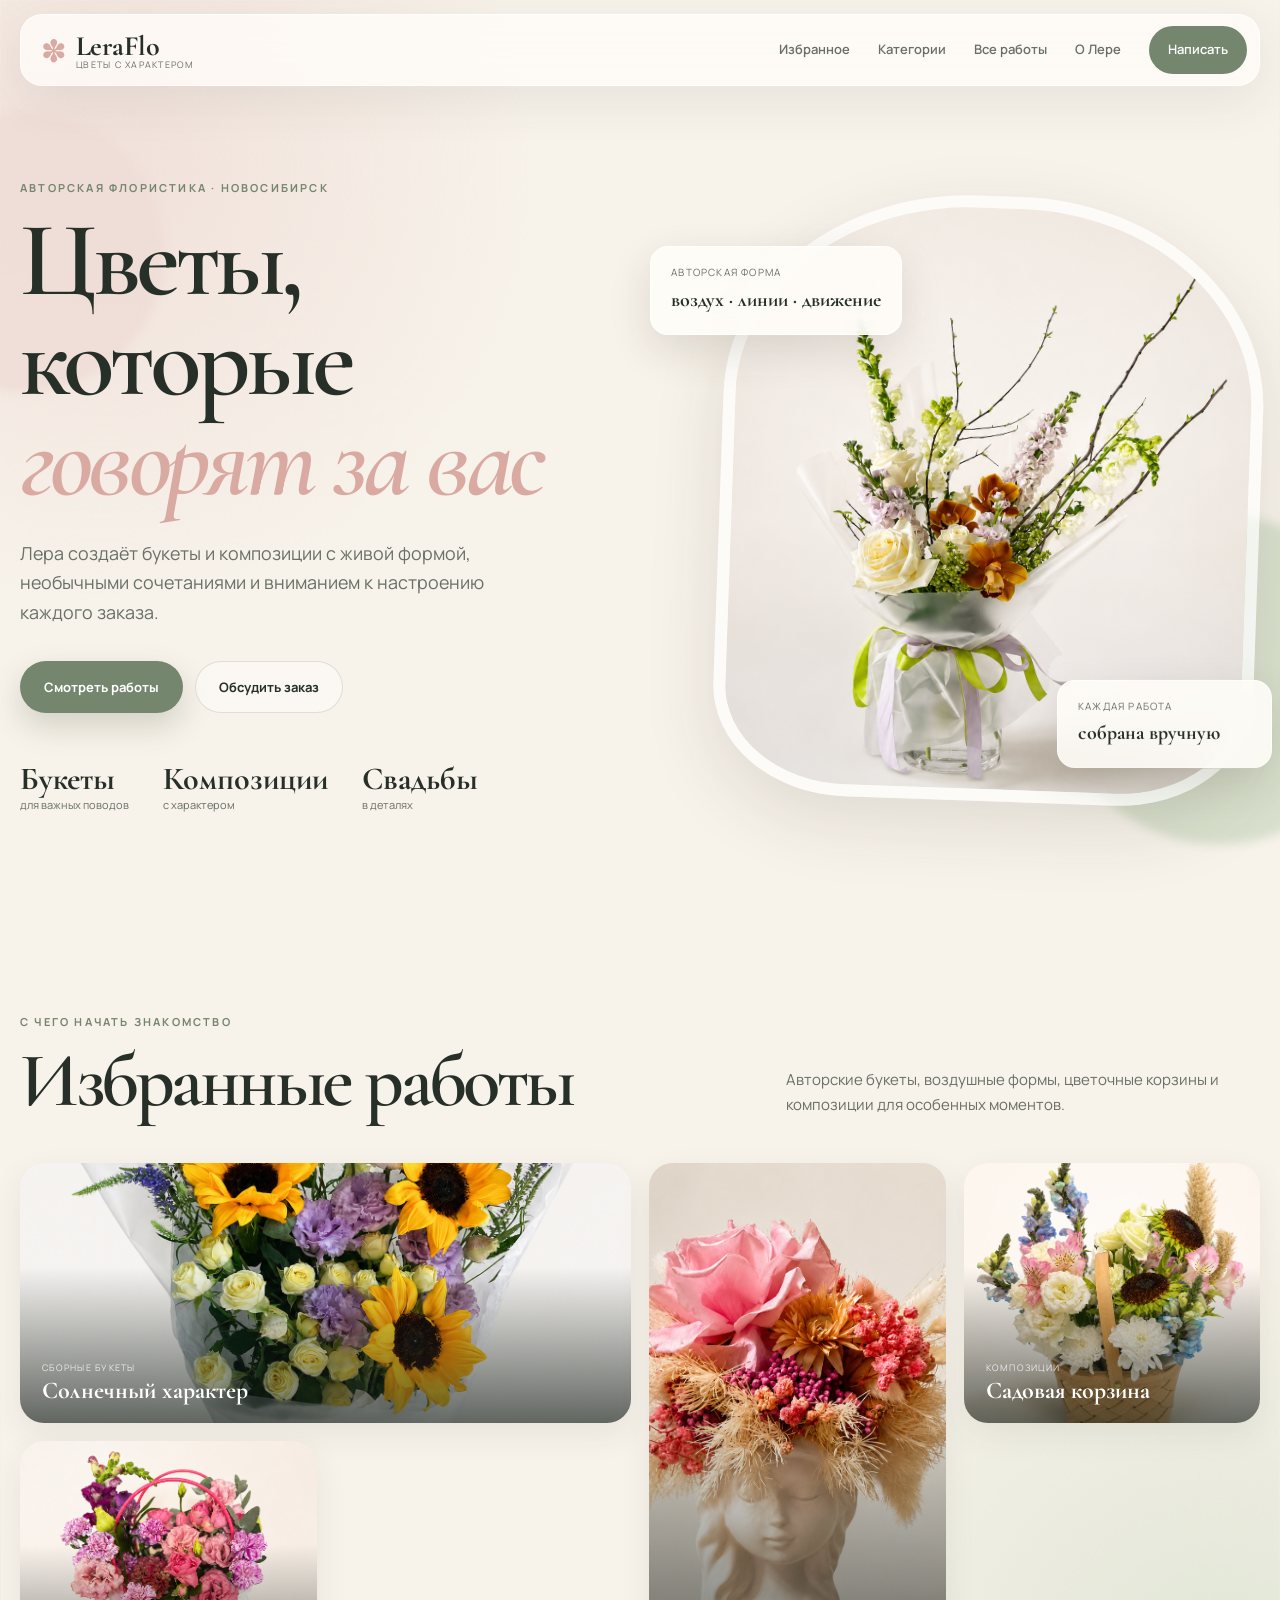
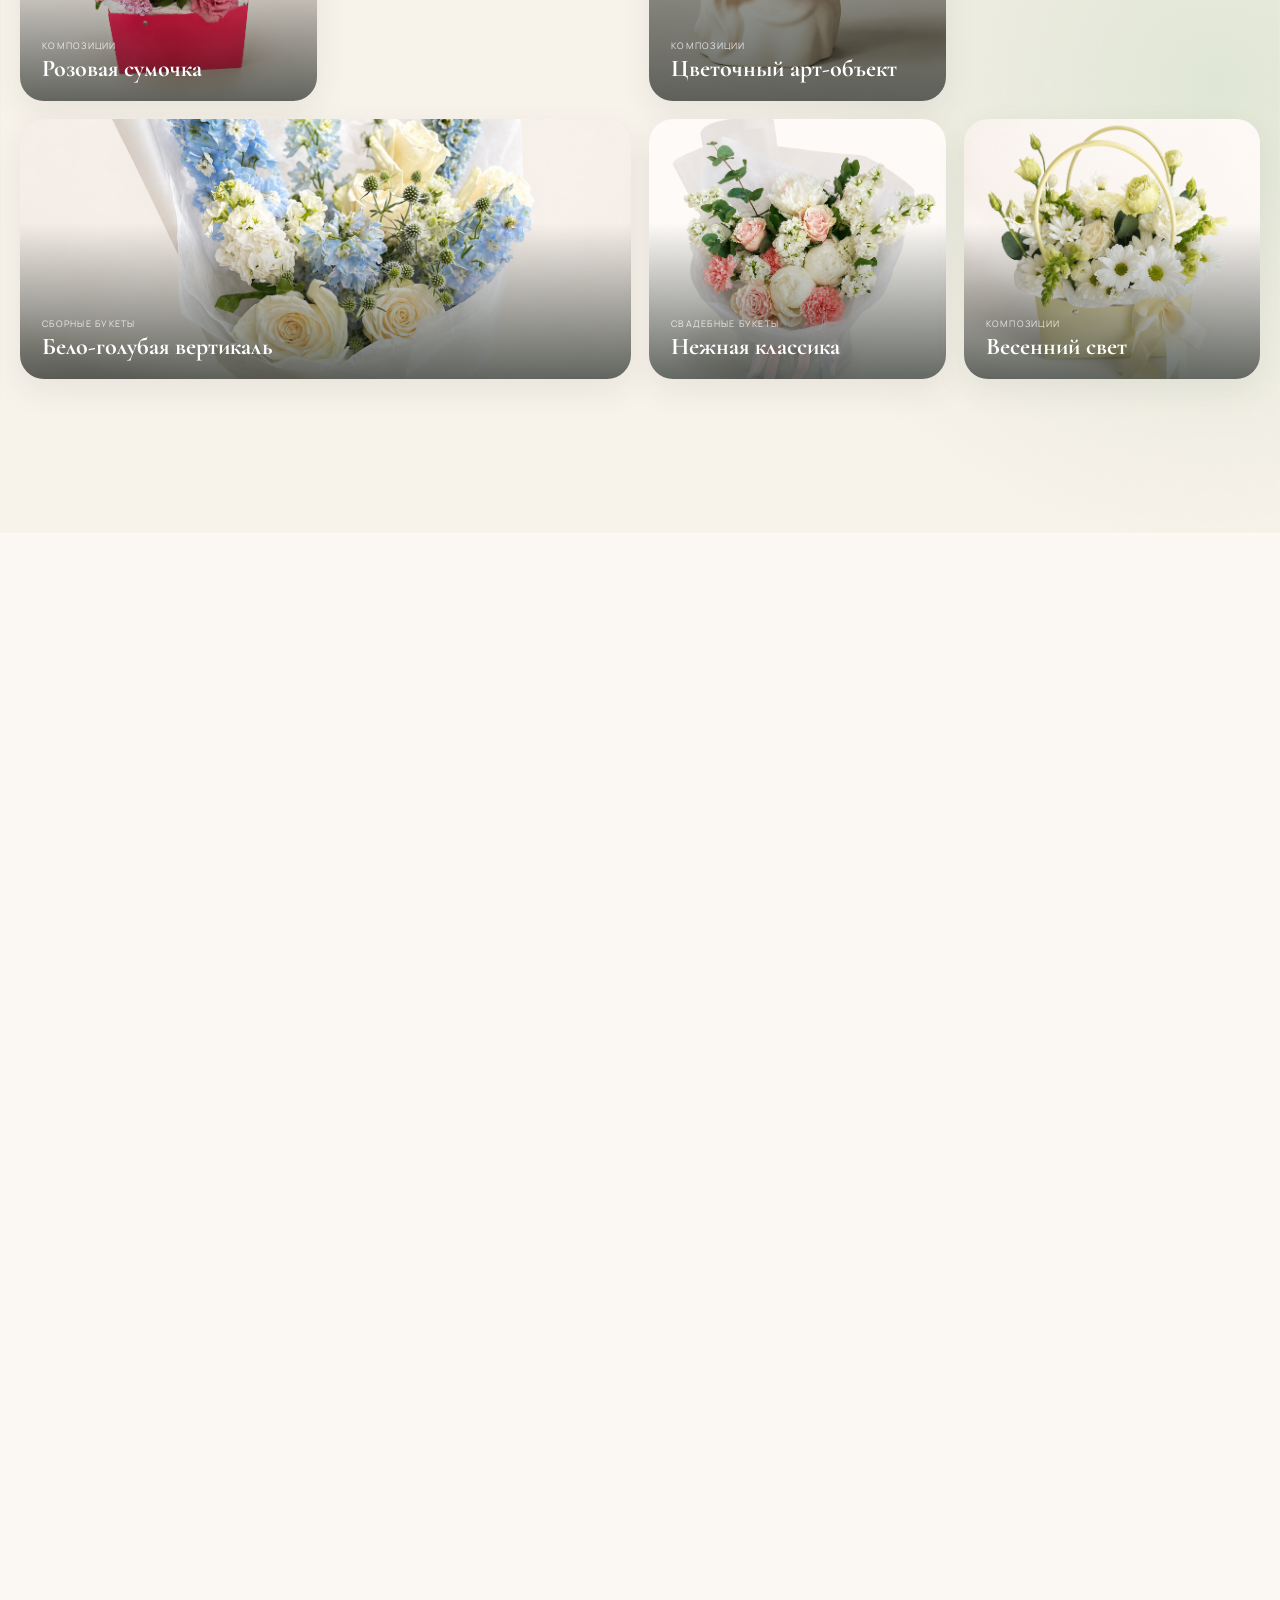
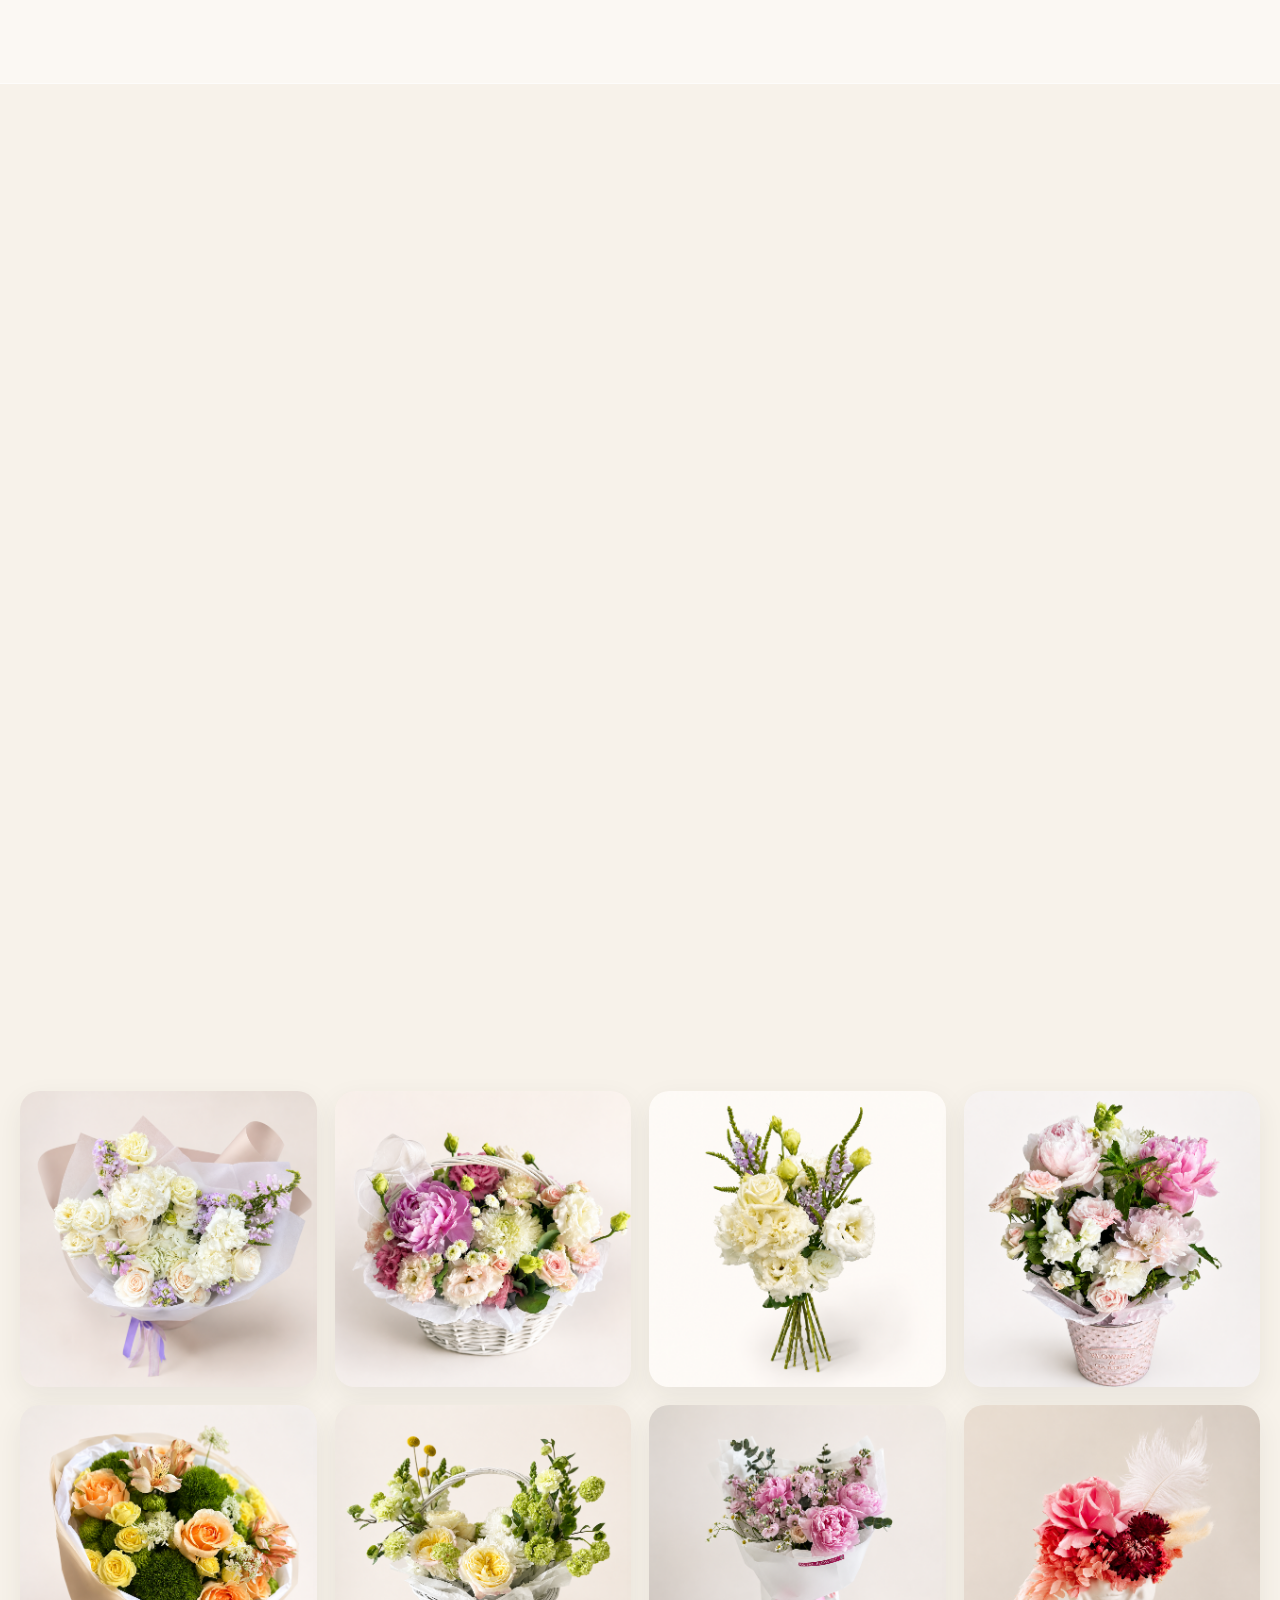
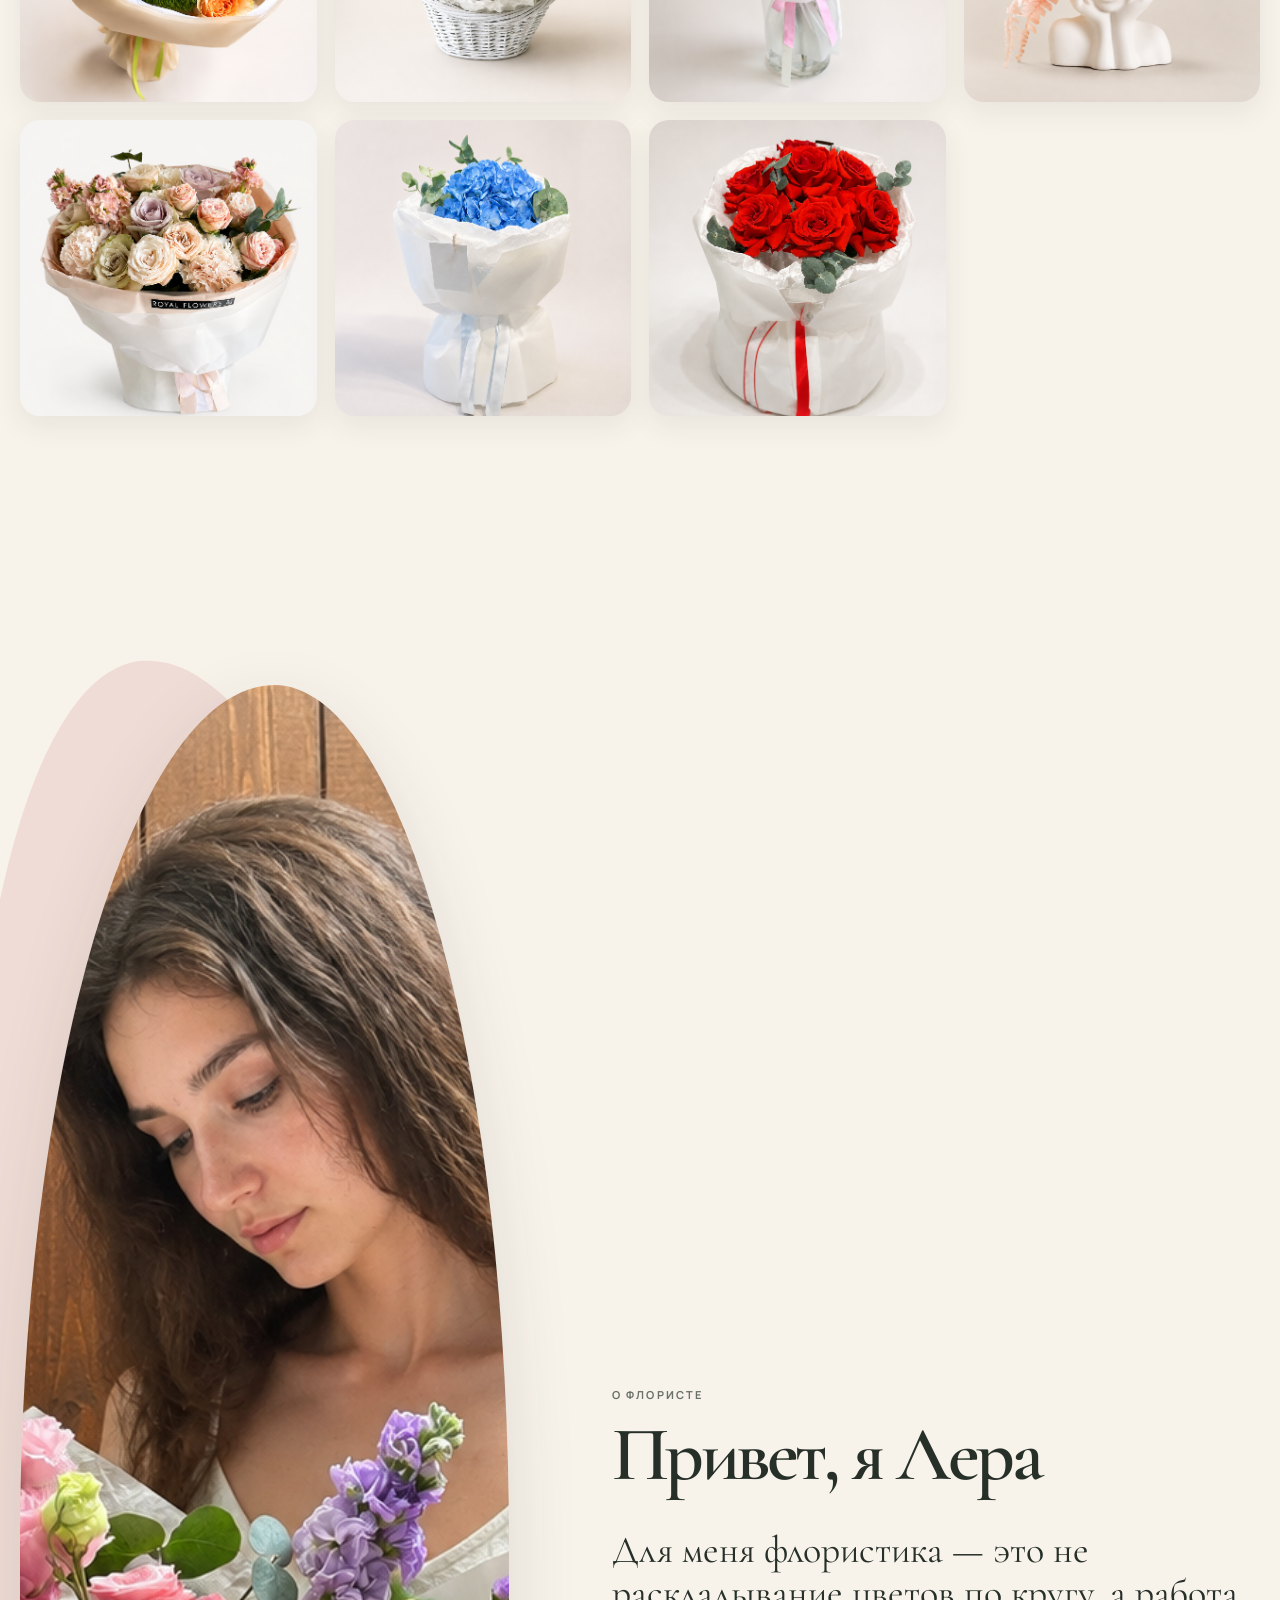
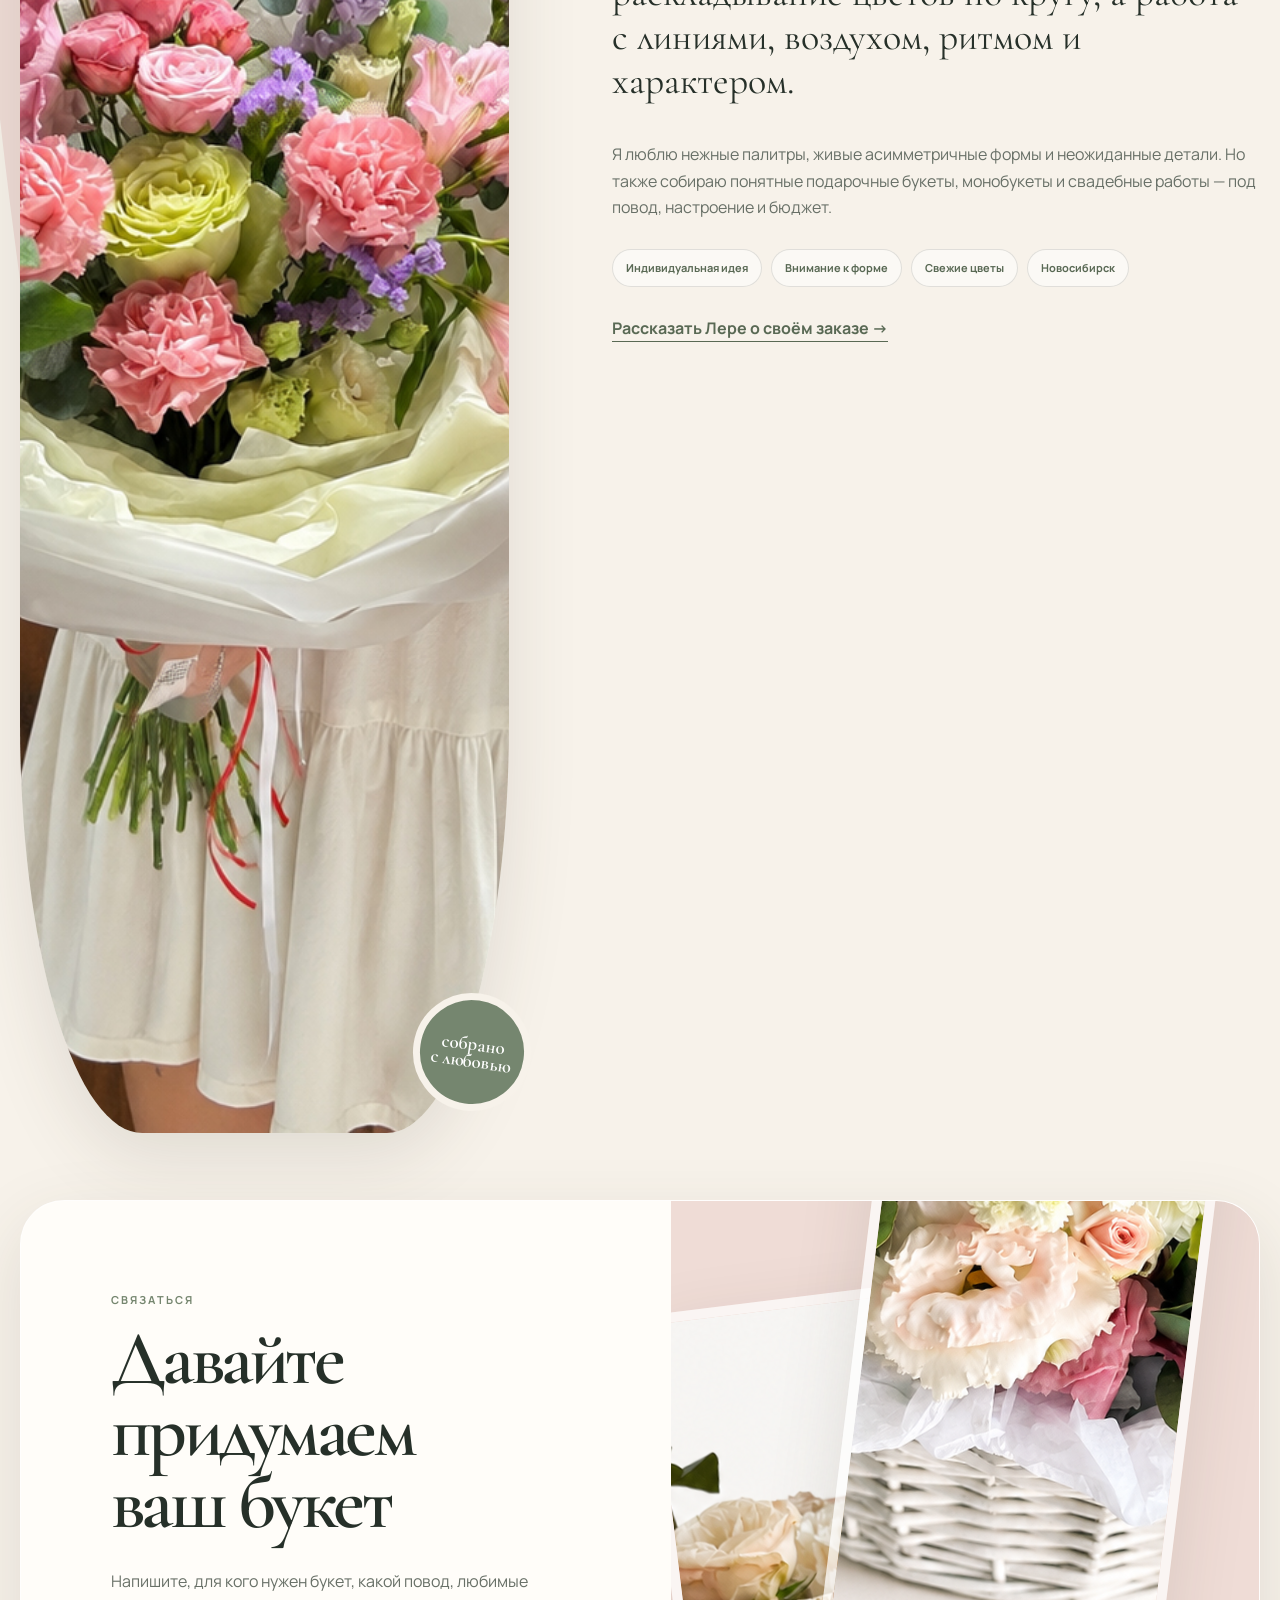
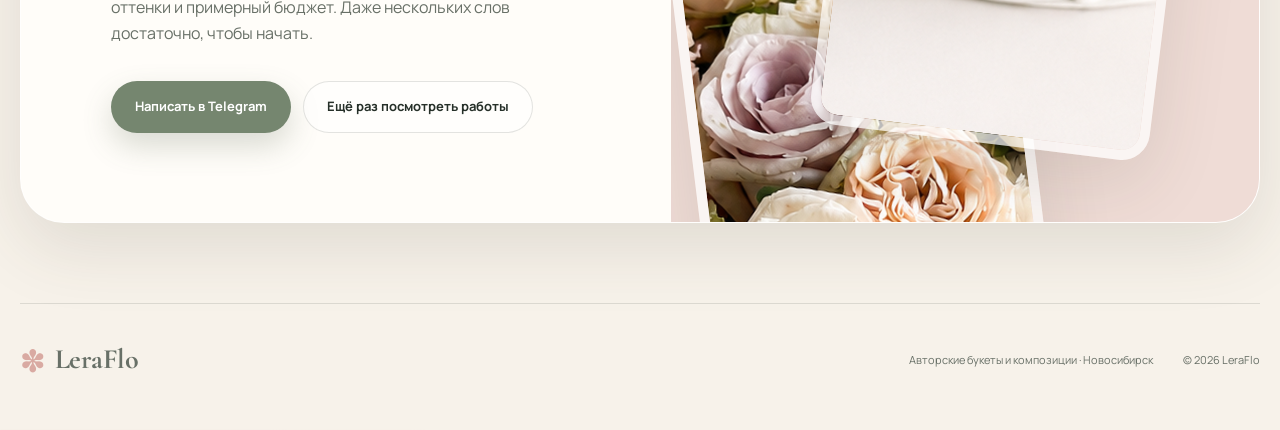
==== commit be5e5522: "1" ====
--- a/index.html
+++ b/index.html
@@ -1,173 +1,231 @@
 <!doctype html>
 <html lang="ru">
 <head>
-  <meta charset="UTF-8">
+  <meta charset="utf-8">
   <meta name="viewport" content="width=device-width, initial-scale=1">
-  <title>Цветы с душой</title>
-  <link rel="stylesheet" href="./style.css">
+  <meta name="description" content="Авторские букеты, композиции и свадебная флористика Леры в Новосибирске.">
+  <meta name="theme-color" content="#f7f2ea">
+  <title>LeraFlo — портфолио флориста</title>
+
+  <link rel="preconnect" href="https://fonts.googleapis.com">
+  <link rel="preconnect" href="https://fonts.gstatic.com" crossorigin>
+  <link href="https://fonts.googleapis.com/css2?family=Cormorant+Garamond:wght@500;600;700&family=Manrope:wght@400;500;600;700&display=swap" rel="stylesheet">
+  <link rel="stylesheet" href="css/style.css">
+  <script src="js/main.js" defer></script>
 </head>
-
 <body>
-  <div class="bg"></div>
-
-  <div class="svg-container">
-		<svg
-			version="1.1"
-			xmlns="http://www.w3.org/2000/svg"
-			xmlns:xlink="http://www.w3.org/1999/xlink"
-			viewBox="0 0 2000 2000"
-			xml:space="preserve"
-			preserveAspectRatio="xMidYMid slice"
-		>
-			<defs>
-				<clipPath id="patternClip">
-					<path d="M1955.698,621.152c-4.459-0.254-16.404,0.922-19.595-1.593c-4.756-3.748,0.743-13.899,2.432-20.417c49.735-195.111,81.315-426.849-44.553-599.532h-69.531c149.646,161.536,110.077,409.122,57.585,604.932c-3.139,10.21-9.38,5.799-18.741,3.568c-45.027-10.474-87.717-29.079-128.47-50.662c-7.552-4.028-25.399-10.169-29.812-17.387c-15.819-196.086-86.14-392.969-219.394-540.451h-75.598c10.491,12.2,37.389,37.188,41.337,41.593c15.256,17.022,29.669,34.804,43.146,53.274c85.115,119.5,137.448,263.894,153.009,409.443c-83.434-54.795-155.319-130.742-207.102-216.577c-51.616-88.885-89.695-187.371-111.85-287.733h-54.185c50.211,236.23,164.626,441.195,374.726,569.79c7.824,8.041,2.568,40.027,3.886,53.036c-2.245,158.687-38.367,318.968-120.902,455.593c-10.014,14.256-14.554,33.177-34.04,36.213c-115.522,31.47-256.515,4.336-342.434-78.853c176.9-95.392,381.563-321.838,266.246-533.142c-196.705-277.771-668.324,159.173-361.702,516.08c0.541,5.699-4.591,5.411-11.181,7.927c-9.872,3.77-19.776,7.409-29.829,10.671c-9.114,2.957-18.3,5.681-27.575,8.088c-10.907,2.831-12.005,4.595-13.265-6.796c-15.109-207.53-159.674-387.555-137.914-599.57c0.79-10.863,2.171-10.152,12.546-10.295c222.903,5.361,399.021-211.904,344.961-428.742h-54.212c47.556,199.035-85.602,373.675-292.015,375.328c-3.101-0.055-3.088-0.083-2.554-2.954c6.827-36.727,15.913-72.885,26.895-108.585c29.226-95.04,71.333-188.489,136.384-263.788h-68.776C869.8,104.846,821.934,230.516,797.705,357.227c-0.777,20.678-11.652,13.536-25.63,10.365C597.951,336.054,441.726,182.643,444.069-0.389H390.05c1.376,218.521,186.4,396.542,396.565,425.148c4.032,4.453-0.294,21.73-0.605,26.893c-17.586,211.471,125.326,390.878,139.898,597.904c1.335,13.265-9.392,9.785-20.688,10.736c-118.622,10.6-236.497-28.001-336.811-89.708c-20.773-12.677-40.955-26.312-60.809-40.382c-29.18-18.569-35.08-16.969-29.856-53.669c-4.036-26.703,10.175-41.358,22.266-62.845c114.8-182.36,40.586-435.752-178.708-487.198c-8.623-2.18-14.345-1.232-17.618-9.781c-26.506-104.954-65.104-208.897-75.44-317.099H174.04c6.672,75.338,28.714,148.094,48.096,220.914c8.182,30.667,16.705,61.244,25.091,91.855c0.775,3.363,0.752,3.413-2.934,3.416C159.205,313.273,75.508,338.104,0.5,377.005v62.733c5.36-3.25,11.292-7.787,13.314-8.936c64.428-36.423,137.24-60.02,211.542-61.538c9.74-0.174,19.529,0.052,29.245,0.809c11.191,0.872,10.562,4.215,13.824,14.826c19.844,64.251,42.679,127.623,70.46,188.879c36.069,75.882,76.892,151.817,83.203,237.247c0.69,7.085,2.951,17.204,1.518,24.286c-0.897,4.432-8.817,19.448-12.991,20.82c-4.799,1.578-16.819-10.257-20.825-13.036C271.685,747.898,120.367,764.704,0.5,845.094v65.385c121.351-91.188,248.718-115.759,375.168-12.114c5.351,2.872-6.217,11.122-7.943,14.961C273.5,1022.607,154.356,1154.451,0.5,1158.047v53.346c175.601-2.358,311.038-148.638,416.74-274.703c8.88-16.756-3.39,46.039-3.3,50.681c-9.497,60.005-24.576,118.979-43.037,176.809c-0.753,2.366-1.626,3.628-4.558,3.994c-67.489,8.439-133.627,22.902-197.979,45.167c-59.284,20.236-115.811,47.876-167.865,82.637v65.335c80.667-60.328,177.018-101.875,276.221-123.395c23.292-5.307,46.765-9.593,70.352-13.302c2.724-0.428,2.803-0.396,1.781,2.344C281.228,1406.942,161.403,1570.447,0.5,1676.964v63.644c189.142-114.557,328.951-302.758,403.676-509.731c5.327-14.715,9.552-13.931,24.705-15.003c28.902-2.045,57.824-2.983,86.801-2.966c135.629,1.706,277.307,16.002,400.226,77.054c6.534,4.143,5.604,5.005,4.272,13.177c-3.266,20.447-6.624,40.877-10.783,61.165c-16.833,72.6-37.349,163.608-70.633,227.85c-2.867-0.626-9.123-10.886-11.186-13.307c-3.662-4.294-7.373-8.547-11.133-12.756c-75.963-85.849-181.94-155.208-300.562-148.194c-194.503,16.475-397.055,211.993-364.277,416.033c34.939,111.917,127.744,160.211,231.835,165.68h41.332c109.261-5.535,224.015-53.488,293.609-121.256c-15.489,20.094-70.879,71.889-86.754,97.689c-4.638,6.463-9.064,13.09-13.164,19.91c-0.586,0.974-1.481,2.238-2.481,3.657h65.101c62.685-80.094,142.917-144.907,218.648-212.145c5.07-4.345,5.067-4.358,8.71,1.314c46.055,72.629,94.819,143.91,148.642,210.831h72.529c-8.752-9.742-20.649-21.3-22.797-23.838c-12.016-14.194-23.646-28.713-34.96-43.474c-44.01-58.445-86.278-119.83-124.531-181.713c-0.869-7.478,29.058-26.339,35.608-31.574c15.458-12.355,31-24.605,46.528-36.871c51.472-40.277,102.05-81.813,150.683-125.444c8.036-5.844,7.557-1.359,12.425,7.758c70.406,131.701,95.495,292.283,46.969,435.157h56.452c47.76-160.93,14.641-338.153-68.438-482.046c102.191-115.929,228.514-227.516,317.138-360.282c70.398-31.989,135.215-71.805,188.034-129.839c92.918-97.253,145.975-224.238,184.205-351.484c1.312-4.371,1.339-4.515,5.499-4.051c25.931,3.269,52.071,3.336,78.072,3.738v-54.01C1985.565,621.881,1970.618,621.847,1955.698,621.152z M1012.328,763.489c-9.823-160.294,186.516-380.181,342.926-260.36c141.824,179.886-68.912,405.72-229.505,487.846c-14.368,10.497-16.013,5.329-24.674-6.811C1048.991,922.619,1014.11,844.86,1012.328,763.489z M422.689,626.302c-37.244-78.442-75.834-159.794-98.32-243.246c102.356,27.235,179.615,131.651,177.172,238.379c0.355,36.006-7.197,71.725-19.8,105.344c-1.357,3.65-9.951,30.45-13.301,30.32C458.387,720.678,442.042,661.713,422.689,626.302z M917.993,1232.077c-134.86-58.627-284.978-75.265-430.892-72.636c-7.993,0.204-57.38,5.816-59.155,0.443c-0.907-2.744,3.471-11.667,4.323-14.589c1.67-5.727,3.317-11.461,4.936-17.203c14.347-50.054,24.999-101.255,32.353-152.722c1.765-5.191-0.673-4.67,3.801-4.165c127.157,93.523,284.65,159.453,445.121,141.395c8.743-0.969,10.729-2.872,12.222,5.653c2.227,12.723,0.888,27.511,0.788,40.427c-0.326,22.582-1.229,45.162-2.773,67.694C928.005,1236.771,928.254,1236.58,917.993,1232.077z M741.561,1772.954c-95.921,130.833-281.198,215.472-439.219,154.864c-116.993-41.64-124.867-171.984-64.461-265.679c58.733-101.355,171.907-190.089,292.797-191.288c119.159,0.471,215.03,85.599,283.032,175.719c2.018,6.602-2.237,11.543-5.331,17.656C789.242,1702.272,767.44,1739.095,741.561,1772.954z M874.92,1738.38c-1.304,5.42-17.228,15.06-21.638,18.868c-29.265,25.184-58.205,50.748-86.638,76.873c-4.341,3.982-12.777,15.651-18.556,16.697c12.276-20.005,40.65-48.355,53.798-70.365c13.495-19.617,25.945-39.954,37.396-60.834c1.25-2.287,8.764-19.815,11.265-20.009C853.149,1699.409,875.967,1734.029,874.92,1738.38z M1155.035,1507.615c-74.545,68.383-155.172,129.48-234.005,192.704c-4.056,3.221-3.252,4.128-6.615-1.073c-11.486-17.765-23.019-35.5-35.323-52.712c-1.602-2.241-1.875-4.082-0.727-6.707c44.62-101.448,74.238-209.807,93.514-318.178c68.59,42.452,126.365,100.636,173.274,166.169C1146.76,1492.213,1160.445,1504.314,1155.035,1507.615z M1463.741,1178.152c-80.777,101.711-171.283,195.37-263.4,286.735c-3.62,3.535-3.624,3.519-6.44-0.502c-55.228-83.294-133.737-150.013-214.701-203.526c5.419-51.407,6.912-103.632,4.455-155.318c-0.284-3.663-0.099-3.703,3.439-4.512c38.012-8.69,74.715-21.322,110.362-37.059c3.348-1.478,5.326-1.105,8.03,1.361c82.083,75.829,193.582,118.066,305.224,115.338c17.386-0.392,34.684-1.804,51.866-4.546c0.628-0.1,1.594-0.258,1.874,0.068C1465.129,1176.982,1464.161,1177.612,1463.741,1178.152z M1599.843,1068.623c68.179-130.245,105.487-293.457,106.552-442.062c-1.418-27.577-2.468-27.477,21.165-12.879c34.764,17.346,70.802,32.397,108.361,42.493c6.648,1.805,21.254,2.323,26.51,6.483C1825.437,816.481,1740.41,982.689,1599.843,1068.623z"/>
-					<path d="M1511.405,1999.611c-7.785-115.773-45.167-227.897-45.634-344.379c-12.431-176.49,131.554-350.066,316.77-308.085c12.221,2.648,25.904,5.589,37.167,11.201c9.413,4.691,2.545,14.84,0.25,24.09c-48.193,201.22-65.399,412.563-30.613,617.172h54.103c-34.839-201.786-20.098-413.866,31.055-611.143c3.016-0.435,11.432,8.648,13.676,10.528c10.934,9.159,21.127,19.201,30.539,29.922c33.547,32.744,59.931,97.394,81.783,139.706v-118.388c-28.858-44.522-63.156-86.053-108.611-114.577c-3.483-2.248-3.515-2.309-2.333-6.221c26.336-84.448,55.017-172.375,110.944-241.961v-80.89c-78.764,74.253-122.87,182.242-154.88,284.663c-1.957,6.244-1.955,21.06-12.027,15.307c-145.023-54.744-317.587,18.298-383.137,158.391c-84.511,171.135-4.598,357.466,6.847,534.663H1511.405z"/>
-				</clipPath>
-
-				<linearGradient
-					id="sheenGradient"
-					gradientUnits="userSpaceOnUse"
-					x1="-1000"
-					y1="0"
-					x2="1000"
-					y2="0"
-				>
-					<stop offset="30%" stop-color="#000" stop-opacity="0"/>
-					<stop offset="50%" stop-color="#a66d00" stop-opacity="1"/>
-					<stop offset="70%" stop-color="#000" stop-opacity="0"/>
-				</linearGradient>
-			
-				<!-- Металлический фильтр -->
-				<filter id="metallic" x="-50%" y="-50%" width="200%" height="200%">
-					<!-- Добавляем шум для текстуры металла -->
-					<feTurbulence type="fractalNoise" baseFrequency="0.9" numOctaves="4" result="noise"/>
-							
-					<!-- Делаем emboss эффект -->
-					<feDiffuseLighting in="noise" lighting-color="white" surfaceScale="2" result="light">
-						<feDistantLight azimuth="45" elevation="60"/>
-					</feDiffuseLighting>
-							
-					<!-- Смешиваем с исходным -->
-					<feComposite in="light" in2="SourceAlpha" operator="in" result="litPaint"/>
-							
-					<!-- Добавляем specular highlight -->
-					<feSpecularLighting in="noise" lighting-color="#FFD700" surfaceScale="5" 
-										specularConstant="1" specularExponent="20" result="spec">
-						<feDistantLight azimuth="45" elevation="60"/>
-					</feSpecularLighting>
-							
-					<feComposite in="spec" in2="SourceAlpha" operator="in" result="specPaint"/>
-							
-					<!-- Объединяем все вместе -->
-					<feMerge>
-						<feMergeNode in="litPaint"/>
-						<feMergeNode in="specPaint"/>
-					</feMerge>
-				</filter>
-			</defs>
-
-			<rect x="0" y="0" fill="#0c0501" width="2000" height="2000"/>
-
-			<!-- Узор с золотым градиентом, ограниченный clipPath -->
-			<g clip-path="url(#patternClip)">
-				<rect id="sheenRect" x="0" y="0" width="2000" height="2000" 
-					fill="url(#sheenGradient)" 
-					filter="url(#metallic)"
-					style="filter: url(#metallic) drop-shadow(0 0 20px rgba(255, 215, 0, 0.6));"/>
-			</g>
-
-			<!-- Оригинальные прозрачные path для структуры -->
-			<g id="objects" opacity="0">
-				<path d="M1955.698,621.152c-4.459-0.254-16.404,0.922-19.595-1.593c-4.756-3.748,0.743-13.899,2.432-20.417c49.735-195.111,81.315-426.849-44.553-599.532h-69.531c149.646,161.536,110.077,409.122,57.585,604.932c-3.139,10.21-9.38,5.799-18.741,3.568c-45.027-10.474-87.717-29.079-128.47-50.662c-7.552-4.028-25.399-10.169-29.812-17.387c-15.819-196.086-86.14-392.969-219.394-540.451h-75.598c10.491,12.2,37.389,37.188,41.337,41.593c15.256,17.022,29.669,34.804,43.146,53.274c85.115,119.5,137.448,263.894,153.009,409.443c-83.434-54.795-155.319-130.742-207.102-216.577c-51.616-88.885-89.695-187.371-111.85-287.733h-54.185c50.211,236.23,164.626,441.195,374.726,569.79c7.824,8.041,2.568,40.027,3.886,53.036c-2.245,158.687-38.367,318.968-120.902,455.593c-10.014,14.256-14.554,33.177-34.04,36.213c-115.522,31.47-256.515,4.336-342.434-78.853c176.9-95.392,381.563-321.838,266.246-533.142c-196.705-277.771-668.324,159.173-361.702,516.08c0.541,5.699-4.591,5.411-11.181,7.927c-9.872,3.77-19.776,7.409-29.829,10.671c-9.114,2.957-18.3,5.681-27.575,8.088c-10.907,2.831-12.005,4.595-13.265-6.796c-15.109-207.53-159.674-387.555-137.914-599.57c0.79-10.863,2.171-10.152,12.546-10.295c222.903,5.361,399.021-211.904,344.961-428.742h-54.212c47.556,199.035-85.602,373.675-292.015,375.328c-3.101-0.055-3.088-0.083-2.554-2.954c6.827-36.727,15.913-72.885,26.895-108.585c29.226-95.04,71.333-188.489,136.384-263.788h-68.776C869.8,104.846,821.934,230.516,797.705,357.227c-0.777,20.678-11.652,13.536-25.63,10.365C597.951,336.054,441.726,182.643,444.069-0.389H390.05c1.376,218.521,186.4,396.542,396.565,425.148c4.032,4.453-0.294,21.73-0.605,26.893c-17.586,211.471,125.326,390.878,139.898,597.904c1.335,13.265-9.392,9.785-20.688,10.736c-118.622,10.6-236.497-28.001-336.811-89.708c-20.773-12.677-40.955-26.312-60.809-40.382c-29.18-18.569-35.08-16.969-29.856-53.669c-4.036-26.703,10.175-41.358,22.266-62.845c114.8-182.36,40.586-435.752-178.708-487.198c-8.623-2.18-14.345-1.232-17.618-9.781c-26.506-104.954-65.104-208.897-75.44-317.099H174.04c6.672,75.338,28.714,148.094,48.096,220.914c8.182,30.667,16.705,61.244,25.091,91.855c0.775,3.363,0.752,3.413-2.934,3.416C159.205,313.273,75.508,338.104,0.5,377.005v62.733c5.36-3.25,11.292-7.787,13.314-8.936c64.428-36.423,137.24-60.02,211.542-61.538c9.74-0.174,19.529,0.052,29.245,0.809c11.191,0.872,10.562,4.215,13.824,14.826c19.844,64.251,42.679,127.623,70.46,188.879c36.069,75.882,76.892,151.817,83.203,237.247c0.69,7.085,2.951,17.204,1.518,24.286c-0.897,4.432-8.817,19.448-12.991,20.82c-4.799,1.578-16.819-10.257-20.825-13.036C271.685,747.898,120.367,764.704,0.5,845.094v65.385c121.351-91.188,248.718-115.759,375.168-12.114c5.351,2.872-6.217,11.122-7.943,14.961C273.5,1022.607,154.356,1154.451,0.5,1158.047v53.346c175.601-2.358,311.038-148.638,416.74-274.703c8.88-16.756-3.39,46.039-3.3,50.681c-9.497,60.005-24.576,118.979-43.037,176.809c-0.753,2.366-1.626,3.628-4.558,3.994c-67.489,8.439-133.627,22.902-197.979,45.167c-59.284,20.236-115.811,47.876-167.865,82.637v65.335c80.667-60.328,177.018-101.875,276.221-123.395c23.292-5.307,46.765-9.593,70.352-13.302c2.724-0.428,2.803-0.396,1.781,2.344C281.228,1406.942,161.403,1570.447,0.5,1676.964v63.644c189.142-114.557,328.951-302.758,403.676-509.731c5.327-14.715,9.552-13.931,24.705-15.003c28.902-2.045,57.824-2.983,86.801-2.966c135.629,1.706,277.307,16.002,400.226,77.054c6.534,4.143,5.604,5.005,4.272,13.177c-3.266,20.447-6.624,40.877-10.783,61.165c-16.833,72.6-37.349,163.608-70.633,227.85c-2.867-0.626-9.123-10.886-11.186-13.307c-3.662-4.294-7.373-8.547-11.133-12.756c-75.963-85.849-181.94-155.208-300.562-148.194c-194.503,16.475-397.055,211.993-364.277,416.033c34.939,111.917,127.744,160.211,231.835,165.68h41.332c109.261-5.535,224.015-53.488,293.609-121.256c-15.489,20.094-70.879,71.889-86.754,97.689c-4.638,6.463-9.064,13.09-13.164,19.91c-0.586,0.974-1.481,2.238-2.481,3.657h65.101c62.685-80.094,142.917-144.907,218.648-212.145c5.07-4.345,5.067-4.358,8.71,1.314c46.055,72.629,94.819,143.91,148.642,210.831h72.529c-8.752-9.742-20.649-21.3-22.797-23.838c-12.016-14.194-23.646-28.713-34.96-43.474c-44.01-58.445-86.278-119.83-124.531-181.713c-0.869-7.478,29.058-26.339,35.608-31.574c15.458-12.355,31-24.605,46.528-36.871c51.472-40.277,102.05-81.813,150.683-125.444c8.036-5.844,7.557-1.359,12.425,7.758c70.406,131.701,95.495,292.283,46.969,435.157h56.452c47.76-160.93,14.641-338.153-68.438-482.046c102.191-115.929,228.514-227.516,317.138-360.282c70.398-31.989,135.215-71.805,188.034-129.839c92.918-97.253,145.975-224.238,184.205-351.484c1.312-4.371,1.339-4.515,5.499-4.051c25.931,3.269,52.071,3.336,78.072,3.738v-54.01C1985.565,621.881,1970.618,621.847,1955.698,621.152z M1012.328,763.489c-9.823-160.294,186.516-380.181,342.926-260.36c141.824,179.886-68.912,405.72-229.505,487.846c-14.368,10.497-16.013,5.329-24.674-6.811C1048.991,922.619,1014.11,844.86,1012.328,763.489z M422.689,626.302c-37.244-78.442-75.834-159.794-98.32-243.246c102.356,27.235,179.615,131.651,177.172,238.379c0.355,36.006-7.197,71.725-19.8,105.344c-1.357,3.65-9.951,30.45-13.301,30.32C458.387,720.678,442.042,661.713,422.689,626.302z M917.993,1232.077c-134.86-58.627-284.978-75.265-430.892-72.636c-7.993,0.204-57.38,5.816-59.155,0.443c-0.907-2.744,3.471-11.667,4.323-14.589c1.67-5.727,3.317-11.461,4.936-17.203c14.347-50.054,24.999-101.255,32.353-152.722c1.765-5.191-0.673-4.67,3.801-4.165c127.157,93.523,284.65,159.453,445.121,141.395c8.743-0.969,10.729-2.872,12.222,5.653c2.227,12.723,0.888,27.511,0.788,40.427c-0.326,22.582-1.229,45.162-2.773,67.694C928.005,1236.771,928.254,1236.58,917.993,1232.077z M741.561,1772.954c-95.921,130.833-281.198,215.472-439.219,154.864c-116.993-41.64-124.867-171.984-64.461-265.679c58.733-101.355,171.907-190.089,292.797-191.288c119.159,0.471,215.03,85.599,283.032,175.719c2.018,6.602-2.237,11.543-5.331,17.656C789.242,1702.272,767.44,1739.095,741.561,1772.954z M874.92,1738.38c-1.304,5.42-17.228,15.06-21.638,18.868c-29.265,25.184-58.205,50.748-86.638,76.873c-4.341,3.982-12.777,15.651-18.556,16.697c12.276-20.005,40.65-48.355,53.798-70.365c13.495-19.617,25.945-39.954,37.396-60.834c1.25-2.287,8.764-19.815,11.265-20.009C853.149,1699.409,875.967,1734.029,874.92,1738.38z M1155.035,1507.615c-74.545,68.383-155.172,129.48-234.005,192.704c-4.056,3.221-3.252,4.128-6.615-1.073c-11.486-17.765-23.019-35.5-35.323-52.712c-1.602-2.241-1.875-4.082-0.727-6.707c44.62-101.448,74.238-209.807,93.514-318.178c68.59,42.452,126.365,100.636,173.274,166.169C1146.76,1492.213,1160.445,1504.314,1155.035,1507.615z M1463.741,1178.152c-80.777,101.711-171.283,195.37-263.4,286.735c-3.62,3.535-3.624,3.519-6.44-0.502c-55.228-83.294-133.737-150.013-214.701-203.526c5.419-51.407,6.912-103.632,4.455-155.318c-0.284-3.663-0.099-3.703,3.439-4.512c38.012-8.69,74.715-21.322,110.362-37.059c3.348-1.478,5.326-1.105,8.03,1.361c82.083,75.829,193.582,118.066,305.224,115.338c17.386-0.392,34.684-1.804,51.866-4.546c0.628-0.1,1.594-0.258,1.874,0.068C1465.129,1176.982,1464.161,1177.612,1463.741,1178.152z M1599.843,1068.623c68.179-130.245,105.487-293.457,106.552-442.062c-1.418-27.577-2.468-27.477,21.165-12.879c34.764,17.346,70.802,32.397,108.361,42.493c6.648,1.805,21.254,2.323,26.51,6.483C1825.437,816.481,1740.41,982.689,1599.843,1068.623z"/>
-                <path class="object-path" d="M1511.405,1999.611c-7.785-115.773-45.167-227.897-45.634-344.379c-12.431-176.49,131.554-350.066,316.77-308.085c12.221,2.648,25.904,5.589,37.167,11.201c9.413,4.691,2.545,14.84,0.25,24.09c-48.193,201.22-65.399,412.563-30.613,617.172h54.103c-34.839-201.786-20.098-413.866,31.055-611.143c3.016-0.435,11.432,8.648,13.676,10.528c10.934,9.159,21.127,19.201,30.539,29.922c33.547,32.744,59.931,97.394,81.783,139.706v-118.388c-28.858-44.522-63.156-86.053-108.611-114.577c-3.483-2.248-3.515-2.309-2.333-6.221c26.336-84.448,55.017-172.375,110.944-241.961v-80.89c-78.764,74.253-122.87,182.242-154.88,284.663c-1.957,6.244-1.955,21.06-12.027,15.307c-145.023-54.744-317.587,18.298-383.137,158.391c-84.511,171.135-4.598,357.466,6.847,534.663H1511.405z"/>
-            </g>
-		</svg>
-	</div>
-
-  <header class="topbar">
-   <div class="container topbar-row topbar-row--brand">
- <div class="brand-left">
-  <a class="brand-home" href="./index.html" aria-label="На главную">
-    <img class="brand-logo" src="./img/logo.svg" alt="Логотип">
-  </a>
-
-  
-</div>
-  <div class="page-title">Главная</div>
-
-  <a class="toplink" href="#contacts">Контакты</a>
-</div>
-
+  <a class="skip-link" href="#portfolio">Перейти к работам</a>
+
+  <header class="site-header" id="top">
+    <a class="brand" href="#top" aria-label="LeraFlo — на главную">
+      <span class="brand-mark" aria-hidden="true">✽</span>
+      <span class="brand-name">LeraFlo</span>
+      <span class="brand-note">цветы с характером</span>
+    </a>
+
+    <button class="menu-button" type="button" aria-expanded="false" aria-controls="site-nav">
+      <span></span><span></span><span></span>
+      <span class="sr-only">Открыть меню</span>
+    </button>
+
+    <nav class="site-nav" id="site-nav" aria-label="Основная навигация">
+      <a href="#featured">Избранное</a>
+      <a href="#categories">Категории</a>
+      <a href="#portfolio">Все работы</a>
+      <a href="#about">О Лере</a>
+      <a class="nav-action" href="https://t.me/Bloom_Boom_nsk" target="_blank" rel="noopener">Написать</a>
+    </nav>
   </header>
 
-  <main class="page">
-    <section class="hero container">
-      <h1 class="hero-title">КРАСИВЫЕ<br>ЦВЕТЫ</h1>
-      <p class="hero-lead">
-       Сборные и монобукеты, свадебные букеты и цветочные композиции.
-      </p>
-    </section>
-
-    <!-- 🔹 4 РАЗДЕЛА -->
-    <section class="cards container">
-      <a class="cat-card" href="./mono.html">
-        <img src="./img/mono-cover.jpg" class="cat-img" alt="Монобукеты">
-        <div class="cat-overlay"></div>
-        <div class="cat-content">
-          <h3 class="cat-title">Монобукеты</h3>
-        </div>
-      </a>
-
-      <a class="cat-card" href="./mix.html">
-        <img src="./img/mix-cover.jpg" class="cat-img" alt="Сборные букеты">
-        <div class="cat-overlay"></div>
-        <div class="cat-content">
-          <h3 class="cat-title">Сборные букеты</h3>
-        </div>
-      </a>
-
-      <a class="cat-card" href="./bridal.html">
-        <img src="./img/bridal-cover.jpg" class="cat-img" alt="Свадебные букеты">
-        <div class="cat-overlay"></div>
-        <div class="cat-content">
-          <h3 class="cat-title">Свадебные букеты</h3>
-        </div>
-      </a>
-
-      <a class="cat-card" href="./arrangements.html">
-        <img src="./img/arrangements-cover.jpg" class="cat-img" alt="Композиции">
-        <div class="cat-overlay"></div>
-        <div class="cat-content">
-          <h3 class="cat-title">Композиции</h3>
-        </div>
-      </a>
-    </section>
-
-    <section id="contacts" class="contacts container">
-	<div class="contact-card">
-    <h2 class="section-title">Контакты</h2>
-    <p class="section-text">
-      Напиши удобным способом — быстро соберём букет под бюджет и повод.
-    </p>
-	
-
-    <div class="contact-grid">
-      <a class="contact-item" href="https://t.me/bloomboomnsk" target="_blank" rel="noopener">
-        <div class="contact-label">Telegram-канал</div>
-        <div class="contact-value">@bloomboomnsk</div>
-      </a>
-
-      <a class="contact-item" href="https://t.me/lerchikperchi_k" target="_blank" rel="noopener">
-        <div class="contact-label">Telegram (написать)</div>
-        <div class="contact-value">@lerchikperchi_k</div>
-      </a>
-
-     </div>
-  </div>
-  </section>
+  <main>
+    <section class="hero section" aria-labelledby="hero-title">
+      <div class="hero-glow hero-glow-one" data-parallax="0.06"></div>
+      <div class="hero-glow hero-glow-two" data-parallax="-0.04"></div>
+
+      <div class="hero-copy reveal">
+        <p class="eyebrow">Авторская флористика · Новосибирск</p>
+        <h1 id="hero-title">Цветы, которые<br><em>говорят за вас</em></h1>
+        <p class="hero-text">Лера создаёт букеты и композиции с живой формой, необычными сочетаниями и вниманием к настроению каждого заказа.</p>
+        <div class="hero-actions">
+          <a class="button button-primary" href="#featured">Смотреть работы</a>
+          <a class="button button-secondary" href="https://t.me/Bloom_Boom_nsk" target="_blank" rel="noopener">Обсудить заказ</a>
+        </div>
+        <ul class="hero-facts" aria-label="Основные направления">
+          <li><strong>Букеты</strong><span>для важных поводов</span></li>
+          <li><strong>Композиции</strong><span>с характером</span></li>
+          <li><strong>Свадьбы</strong><span>в деталях</span></li>
+        </ul>
+      </div>
+
+      <div class="hero-visual reveal reveal-delay" aria-label="Авторский букет Леры">
+        <div class="hero-frame" data-parallax="0.035">
+          <img src="img/portfolio/mixed/airy-branch-bouquet.png" alt="Воздушный авторский букет с ветвями" width="1254" height="1254" fetchpriority="high">
+        </div>
+        <div class="hero-card hero-card-top" data-parallax="-0.08">
+          <span>Авторская форма</span>
+          <strong>воздух · линии · движение</strong>
+        </div>
+        <div class="hero-card hero-card-bottom" data-parallax="0.09">
+          <span>Каждая работа</span>
+          <strong>собрана вручную</strong>
+        </div>
+      </div>
+    </section>
+
+    <section class="featured section" id="featured" aria-labelledby="featured-title">
+      <div class="section-heading reveal">
+        <div>
+          <p class="eyebrow">С чего начать знакомство</p>
+          <h2 id="featured-title">Избранные работы</h2>
+        </div>
+        <p>Авторские букеты, воздушные формы, цветочные корзины и композиции для особенных моментов.</p>
+      </div>
+
+      <div class="featured-grid">
+        <button class="work-card work-card-wide reveal" type="button" data-image="img/portfolio/mixed/sunflower-bouquet.png" data-title="Букет с подсолнухами" data-category="Сборные букеты">
+          <img src="img/portfolio/mixed/sunflower-bouquet.png" alt="Яркий сборный букет с подсолнухами" width="1254" height="1254" loading="lazy">
+          <span class="work-caption"><small>Сборные букеты</small><strong>Солнечный характер</strong></span>
+        </button>
+
+        <button class="work-card work-card-tall reveal" type="button" data-image="img/portfolio/arrangements/floral-bust-art.png" data-title="Цветочный арт-объект" data-category="Композиции">
+          <img src="img/portfolio/arrangements/floral-bust-art.png" alt="Концептуальная цветочная композиция в форме бюста" width="1254" height="1254" loading="lazy">
+          <span class="work-caption"><small>Композиции</small><strong>Цветочный арт-объект</strong></span>
+        </button>
+
+        <button class="work-card reveal" type="button" data-image="img/portfolio/arrangements/garden-basket-arrangement.png" data-title="Садовая корзина" data-category="Композиции">
+          <img src="img/portfolio/arrangements/garden-basket-arrangement.png" alt="Сложная садовая композиция в корзине" width="1254" height="1254" loading="lazy">
+          <span class="work-caption"><small>Композиции</small><strong>Садовая корзина</strong></span>
+        </button>
+
+        <button class="work-card reveal" type="button" data-image="img/portfolio/arrangements/pink-flower-bag.png" data-title="Розовая сумочка" data-category="Композиции">
+          <img src="img/portfolio/arrangements/pink-flower-bag.png" alt="Яркая розовая цветочная композиция в сумочке" width="1254" height="1254" loading="lazy">
+          <span class="work-caption"><small>Композиции</small><strong>Розовая сумочка</strong></span>
+        </button>
+
+        <button class="work-card work-card-wide reveal" type="button" data-image="img/portfolio/mixed/blue-white-vertical-bouquet.png" data-title="Бело-голубая вертикаль" data-category="Сборные букеты">
+          <img src="img/portfolio/mixed/blue-white-vertical-bouquet.png" alt="Воздушный бело-голубой вертикальный букет" width="1254" height="1254" loading="lazy">
+          <span class="work-caption"><small>Сборные букеты</small><strong>Бело-голубая вертикаль</strong></span>
+        </button>
+
+        <button class="work-card reveal" type="button" data-image="img/portfolio/wedding/pastel-wedding-bouquet.png" data-title="Пастельный свадебный букет" data-category="Свадебные букеты">
+          <img src="img/portfolio/wedding/pastel-wedding-bouquet.png" alt="Нежный пастельный свадебный букет" width="1254" height="1254" loading="lazy">
+          <span class="work-caption"><small>Свадебные букеты</small><strong>Нежная классика</strong></span>
+        </button>
+
+        <button class="work-card reveal" type="button" data-image="img/portfolio/arrangements/light-flower-bag.png" data-title="Светлая цветочная сумочка" data-category="Композиции">
+          <img src="img/portfolio/arrangements/light-flower-bag.png" alt="Светлая бело-зелёная цветочная композиция в сумочке" width="1254" height="1254" loading="lazy">
+          <span class="work-caption"><small>Композиции</small><strong>Весенний свет</strong></span>
+        </button>
+      </div>
+    </section>
+
+    <section class="categories section" id="categories" aria-labelledby="categories-title">
+      <div class="section-heading reveal">
+        <div>
+          <p class="eyebrow">Найти нужное быстрее</p>
+          <h2 id="categories-title">Четыре направления</h2>
+        </div>
+        <p>Выберите направление, чтобы посмотреть подходящие работы и найти идею для своего заказа.</p>
+      </div>
+
+      <div class="category-grid">
+        <button class="category-card reveal" type="button" data-filter-target="mixed">
+          <img src="img/portfolio/mixed/sunflower-bouquet.png" alt="Обложка категории сборных букетов" width="1254" height="1254" loading="lazy">
+          <span><small>Авторские и классические</small><strong>Сборные букеты</strong><i>Смотреть →</i></span>
+        </button>
+        <button class="category-card reveal" type="button" data-filter-target="mono">
+          <img src="img/portfolio/mono/blue-hydrangea-mono.png" alt="Обложка категории монобукетов" width="1254" height="1254" loading="lazy">
+          <span><small>Один цветок — сильный образ</small><strong>Монобукеты</strong><i>Смотреть →</i></span>
+        </button>
+        <button class="category-card reveal" type="button" data-filter-target="arrangements">
+          <img src="img/portfolio/arrangements/floral-bust-art.png" alt="Обложка категории цветочных композиций" width="1254" height="1254" loading="lazy">
+          <span><small>Корзины, сумочки и арт-объекты</small><strong>Композиции</strong><i>Смотреть →</i></span>
+        </button>
+        <button class="category-card reveal" type="button" data-filter-target="wedding">
+          <img src="img/portfolio/wedding/pastel-wedding-bouquet.png" alt="Обложка категории свадебных букетов" width="1254" height="1254" loading="lazy">
+          <span><small>Нежные букеты для особенного дня</small><strong>Свадебные букеты</strong><i>Смотреть →</i></span>
+        </button>
+      </div>
+    </section>
+
+    <section class="portfolio section" id="portfolio" aria-labelledby="portfolio-title">
+      <div class="section-heading reveal">
+        <div>
+          <p class="eyebrow">Все работы</p>
+          <h2 id="portfolio-title">Портфолио</h2>
+        </div>
+        <p>Откройте фотографию крупнее или выберите нужное направление с помощью фильтров.</p>
+      </div>
+
+      <div class="filters reveal" role="group" aria-label="Фильтр портфолио">
+        <button class="filter-button is-active" type="button" data-filter="all">Все работы</button>
+        <button class="filter-button" type="button" data-filter="mixed">Сборные букеты</button>
+        <button class="filter-button" type="button" data-filter="mono">Монобукеты</button>
+        <button class="filter-button" type="button" data-filter="arrangements">Композиции</button>
+        <button class="filter-button" type="button" data-filter="wedding">Свадебные</button>
+      </div>
+
+      <div class="portfolio-grid" id="portfolio-grid"></div>
+      <p class="portfolio-empty" hidden>В этой категории пока нет работ.</p>
+    </section>
+
+    <section class="about section" id="about" aria-labelledby="about-title">
+      <div class="about-art reveal" data-parallax="0.025">
+        <img src="img/about/lera-about.jpg" alt="Флорист Лера с авторским букетом" width="1536" height="2048" loading="lazy">
+        <span class="about-stamp">собрано<br>с любовью</span>
+      </div>
+      <div class="about-copy reveal">
+        <p class="eyebrow">О флористе</p>
+        <h2 id="about-title">Привет, я Лера</h2>
+        <p class="about-lead">Для меня флористика — это не раскладывание цветов по кругу, а работа с линиями, воздухом, ритмом и характером.</p>
+        <p>Я люблю нежные палитры, живые асимметричные формы и неожиданные детали. Но также собираю понятные подарочные букеты, монобукеты и свадебные работы — под повод, настроение и бюджет.</p>
+        <div class="about-points">
+          <span>Индивидуальная идея</span>
+          <span>Внимание к форме</span>
+          <span>Свежие цветы</span>
+          <span>Новосибирск</span>
+        </div>
+        <a class="text-link" href="https://t.me/Bloom_Boom_nsk" target="_blank" rel="noopener">Рассказать Лере о своём заказе →</a>
+      </div>
+    </section>
+
+    <section class="contact section" id="contact" aria-labelledby="contact-title">
+      <div class="contact-panel reveal">
+        <p class="eyebrow">Связаться</p>
+        <h2 id="contact-title">Давайте придумаем<br>ваш букет</h2>
+        <p>Напишите, для кого нужен букет, какой повод, любимые оттенки и примерный бюджет. Даже нескольких слов достаточно, чтобы начать.</p>
+        <div class="contact-actions">
+          <a class="button button-primary" href="https://t.me/Bloom_Boom_nsk" target="_blank" rel="noopener">Написать в Telegram</a>
+          <a class="button button-secondary" href="#portfolio">Ещё раз посмотреть работы</a>
+        </div>
+      </div>
+      <div class="contact-collage" aria-hidden="true">
+        <img class="contact-photo contact-photo-one" src="img/portfolio/mixed/powder-pink-bouquet.png" alt="" width="1254" height="1254" loading="lazy" data-parallax="0.035">
+        <img class="contact-photo contact-photo-two" src="img/portfolio/arrangements/pastel-flower-basket.png" alt="" width="1254" height="1254" loading="lazy" data-parallax="-0.025">
+      </div>
+    </section>
   </main>
 
-  <script src="./sheen.js"></script>
+  <footer class="site-footer">
+    <a class="brand footer-brand" href="#top">
+      <span class="brand-mark" aria-hidden="true">✽</span>
+      <span class="brand-name">LeraFlo</span>
+    </a>
+    <p>Авторские букеты и композиции · Новосибирск</p>
+    <p>© <span id="current-year"></span> LeraFlo</p>
+  </footer>
+
+  <dialog class="lightbox" id="lightbox" aria-label="Просмотр фотографии">
+    <button class="lightbox-close" type="button" aria-label="Закрыть">×</button>
+    <button class="lightbox-arrow lightbox-prev" type="button" aria-label="Предыдущая фотография">‹</button>
+    <figure>
+      <img id="lightbox-image" src="" alt="">
+      <figcaption>
+        <small id="lightbox-category"></small>
+        <strong id="lightbox-title"></strong>
+      </figcaption>
+    </figure>
+    <button class="lightbox-arrow lightbox-next" type="button" aria-label="Следующая фотография">›</button>
+  </dialog>
 </body>
 </html>
--- a/css/style.css
+++ b/css/style.css
@@ -0,0 +1,631 @@
+:root {
+  --cream: #f7f2ea;
+  --paper: #fffdf9;
+  --paper-soft: #f0e9df;
+  --ink: #263029;
+  --muted: #687067;
+  --sage: #75866f;
+  --sage-dark: #596954;
+  --blush: #d9aaa2;
+  --blush-soft: #efdcd6;
+  --line: rgba(38, 48, 41, 0.13);
+  --shadow: 0 24px 70px rgba(73, 61, 47, 0.13);
+  --radius-large: 34px;
+  --radius-medium: 24px;
+  --radius-small: 16px;
+  --max-width: 1240px;
+  --header-height: 86px;
+}
+
+* { box-sizing: border-box; }
+html { scroll-behavior: smooth; }
+body {
+  margin: 0;
+  min-width: 320px;
+  color: var(--ink);
+  background:
+    radial-gradient(circle at 8% 2%, rgba(239, 220, 214, 0.8), transparent 27rem),
+    radial-gradient(circle at 95% 20%, rgba(205, 220, 196, 0.55), transparent 29rem),
+    var(--cream);
+  font-family: "Manrope", system-ui, sans-serif;
+  line-height: 1.65;
+  overflow-x: hidden;
+}
+body.is-locked { overflow: hidden; }
+img { display: block; max-width: 100%; }
+button, a { -webkit-tap-highlight-color: transparent; }
+button { font: inherit; }
+a { color: inherit; }
+
+.sr-only {
+  position: absolute;
+  width: 1px;
+  height: 1px;
+  padding: 0;
+  margin: -1px;
+  overflow: hidden;
+  clip: rect(0, 0, 0, 0);
+  white-space: nowrap;
+  border: 0;
+}
+.skip-link {
+  position: fixed;
+  z-index: 2000;
+  top: 12px;
+  left: 12px;
+  padding: 10px 14px;
+  color: white;
+  background: var(--ink);
+  border-radius: 10px;
+  transform: translateY(-160%);
+}
+.skip-link:focus { transform: translateY(0); }
+
+.site-header {
+  position: fixed;
+  z-index: 1000;
+  top: 14px;
+  left: 50%;
+  display: flex;
+  align-items: center;
+  justify-content: space-between;
+  width: min(calc(100% - 28px), var(--max-width));
+  min-height: 72px;
+  padding: 10px 12px 10px 20px;
+  background: rgba(255, 253, 249, 0.78);
+  border: 1px solid rgba(255, 255, 255, 0.72);
+  border-radius: 22px;
+  box-shadow: 0 14px 50px rgba(71, 62, 51, 0.09);
+  backdrop-filter: blur(18px);
+  transform: translateX(-50%);
+}
+.brand {
+  display: grid;
+  grid-template-columns: auto auto;
+  align-items: center;
+  column-gap: 9px;
+  text-decoration: none;
+  line-height: 1;
+}
+.brand-mark {
+  grid-row: 1 / 3;
+  color: var(--blush);
+  font-size: 31px;
+}
+.brand-name {
+  font-family: "Cormorant Garamond", serif;
+  font-size: 28px;
+  font-weight: 700;
+  letter-spacing: -0.02em;
+}
+.brand-note {
+  color: var(--muted);
+  font-size: 9px;
+  letter-spacing: 0.14em;
+  text-transform: uppercase;
+}
+.site-nav { display: flex; align-items: center; gap: 28px; }
+.site-nav a {
+  color: var(--muted);
+  font-size: 13px;
+  font-weight: 600;
+  text-decoration: none;
+  transition: color .25s ease, background .25s ease, transform .25s ease;
+}
+.site-nav a:hover { color: var(--ink); }
+.site-nav .nav-action {
+  padding: 13px 19px;
+  color: white;
+  background: var(--sage);
+  border-radius: 999px;
+}
+.site-nav .nav-action:hover {
+  color: white;
+  background: var(--sage-dark);
+  transform: translateY(-2px);
+}
+.menu-button {
+  display: none;
+  width: 46px;
+  height: 46px;
+  padding: 12px;
+  background: transparent;
+  border: 0;
+  border-radius: 50%;
+}
+.menu-button span:not(.sr-only) {
+  display: block;
+  height: 2px;
+  margin: 5px 0;
+  background: var(--ink);
+  transition: transform .25s ease, opacity .25s ease;
+}
+
+.section {
+  position: relative;
+  width: min(calc(100% - 40px), var(--max-width));
+  margin-inline: auto;
+  padding-block: 112px;
+}
+.eyebrow {
+  margin: 0 0 14px;
+  color: var(--sage);
+  font-size: 11px;
+  font-weight: 700;
+  letter-spacing: .2em;
+  text-transform: uppercase;
+}
+h1, h2 {
+  margin: 0;
+  font-family: "Cormorant Garamond", serif;
+  font-weight: 600;
+  line-height: .94;
+  letter-spacing: -.045em;
+}
+h1 { font-size: clamp(64px, 8.3vw, 132px); }
+h1 em { color: var(--blush); font-weight: 600; }
+h2 { font-size: clamp(48px, 6vw, 86px); }
+.section-heading {
+  display: grid;
+  grid-template-columns: 1.1fr .75fr;
+  gap: 70px;
+  align-items: end;
+  margin-bottom: 46px;
+}
+.section-heading > p {
+  max-width: 510px;
+  margin: 0;
+  color: var(--muted);
+  font-size: 15px;
+}
+
+.hero {
+  display: grid;
+  grid-template-columns: .94fr 1.06fr;
+  gap: clamp(45px, 7vw, 100px);
+  align-items: center;
+  min-height: 100svh;
+  padding-top: calc(var(--header-height) + 85px);
+  padding-bottom: 80px;
+}
+.hero-copy { position: relative; z-index: 2; }
+.hero-text {
+  max-width: 610px;
+  margin: 28px 0 0;
+  color: var(--muted);
+  font-size: clamp(16px, 1.4vw, 20px);
+}
+.hero-actions, .contact-actions {
+  display: flex;
+  flex-wrap: wrap;
+  gap: 12px;
+  margin-top: 34px;
+}
+.button {
+  display: inline-flex;
+  align-items: center;
+  justify-content: center;
+  min-height: 52px;
+  padding: 0 23px;
+  border: 1px solid transparent;
+  border-radius: 999px;
+  font-size: 13px;
+  font-weight: 700;
+  text-decoration: none;
+  transition: transform .25s ease, box-shadow .25s ease, background .25s ease;
+}
+.button:hover { transform: translateY(-3px); }
+.button-primary {
+  color: white;
+  background: var(--sage);
+  box-shadow: 0 13px 30px rgba(89, 105, 84, .23);
+}
+.button-primary:hover { background: var(--sage-dark); }
+.button-secondary {
+  color: var(--ink);
+  background: rgba(255,255,255,.48);
+  border-color: var(--line);
+}
+.button-secondary:hover { background: var(--paper); }
+.hero-facts {
+  display: flex;
+  gap: 34px;
+  padding: 0;
+  margin: 50px 0 0;
+  list-style: none;
+}
+.hero-facts li { display: grid; gap: 2px; }
+.hero-facts strong {
+  font-family: "Cormorant Garamond", serif;
+  font-size: 32px;
+  line-height: 1;
+}
+.hero-facts span { max-width: 110px; color: var(--muted); font-size: 11px; line-height: 1.45; }
+.hero-visual { position: relative; min-height: 650px; }
+.hero-frame {
+  position: absolute;
+  inset: 25px 0 20px 70px;
+  overflow: hidden;
+  border: 12px solid rgba(255,255,255,.68);
+  border-radius: 46% 46% 25% 25% / 34% 34% 18% 18%;
+  box-shadow: var(--shadow);
+  transform: rotate(2deg);
+}
+.hero-frame::after {
+  content: "";
+  position: absolute;
+  inset: 0;
+  background: linear-gradient(180deg, transparent 55%, rgba(31, 42, 34, .08));
+}
+.hero-frame img { width: 100%; height: 100%; object-fit: cover; }
+.hero-card {
+  position: absolute;
+  z-index: 3;
+  display: grid;
+  gap: 3px;
+  min-width: 215px;
+  padding: 17px 20px;
+  background: rgba(255,253,249,.88);
+  border: 1px solid rgba(255,255,255,.75);
+  border-radius: 18px;
+  box-shadow: 0 15px 42px rgba(69, 58, 45, .14);
+  backdrop-filter: blur(15px);
+}
+.hero-card span { color: var(--muted); font-size: 10px; text-transform: uppercase; letter-spacing: .12em; }
+.hero-card strong { font-family: "Cormorant Garamond", serif; font-size: 20px; }
+.hero-card-top { top: 65px; left: 0; }
+.hero-card-bottom { right: -12px; bottom: 72px; }
+.hero-glow {
+  position: absolute;
+  z-index: -1;
+  border-radius: 50%;
+  filter: blur(5px);
+  pointer-events: none;
+}
+.hero-glow-one { width: 280px; height: 280px; top: 14%; left: -11%; background: rgba(239,220,214,.85); }
+.hero-glow-two { width: 330px; height: 330px; right: -10%; bottom: 5%; background: rgba(197,214,187,.62); }
+
+.featured-grid {
+  display: grid;
+  grid-template-columns: repeat(4, 1fr);
+  grid-auto-rows: 260px;
+  gap: 18px;
+}
+.work-card {
+  position: relative;
+  overflow: hidden;
+  padding: 0;
+  cursor: zoom-in;
+  background: var(--paper-soft);
+  border: 0;
+  border-radius: var(--radius-medium);
+  box-shadow: 0 12px 32px rgba(69, 58, 45, .08);
+}
+.work-card-wide { grid-column: span 2; }
+.work-card-tall { grid-row: span 2; }
+.work-card img, .category-card img {
+  width: 100%;
+  height: 100%;
+  object-fit: cover;
+  transition: transform .65s cubic-bezier(.2,.65,.2,1), filter .35s ease;
+}
+.work-card::after, .category-card::after {
+  content: "";
+  position: absolute;
+  inset: 0;
+  background: linear-gradient(180deg, transparent 40%, rgba(21,29,23,.66));
+  pointer-events: none;
+}
+.work-card:hover img, .category-card:hover img { transform: scale(1.045); }
+.work-caption {
+  position: absolute;
+  z-index: 2;
+  right: 22px;
+  bottom: 20px;
+  left: 22px;
+  display: grid;
+  color: white;
+  text-align: left;
+}
+.work-caption small { margin-bottom: 3px; font-size: 9px; letter-spacing: .14em; text-transform: uppercase; opacity: .8; }
+.work-caption strong { font-family: "Cormorant Garamond", serif; font-size: 24px; line-height: 1; }
+
+.categories::before {
+  content: "";
+  position: absolute;
+  inset: 42px -55vw;
+  z-index: -1;
+  background: rgba(255,253,249,.57);
+  border-block: 1px solid rgba(255,255,255,.6);
+}
+.category-grid { display: grid; grid-template-columns: repeat(2, 1fr); gap: 20px; }
+.category-card {
+  position: relative;
+  height: 420px;
+  overflow: hidden;
+  padding: 0;
+  cursor: pointer;
+  background: var(--paper-soft);
+  border: 0;
+  border-radius: var(--radius-large);
+  box-shadow: var(--shadow);
+  text-align: left;
+}
+.category-card span {
+  position: absolute;
+  z-index: 2;
+  right: 30px;
+  bottom: 28px;
+  left: 30px;
+  display: grid;
+  color: white;
+}
+.category-card small { font-size: 10px; letter-spacing: .11em; text-transform: uppercase; opacity: .75; }
+.category-card strong { margin: 5px 0 13px; font-family: "Cormorant Garamond", serif; font-size: clamp(34px, 4vw, 54px); line-height: .95; }
+.category-card i { font-size: 12px; font-style: normal; font-weight: 700; }
+
+.filters { display: flex; flex-wrap: wrap; gap: 9px; margin-bottom: 30px; }
+.filter-button {
+  padding: 11px 17px;
+  color: var(--muted);
+  cursor: pointer;
+  background: rgba(255,255,255,.48);
+  border: 1px solid var(--line);
+  border-radius: 999px;
+  font-size: 12px;
+  font-weight: 700;
+  transition: background .25s ease, color .25s ease, transform .25s ease;
+}
+.filter-button:hover { transform: translateY(-2px); }
+.filter-button.is-active { color: white; background: var(--sage); border-color: var(--sage); }
+.portfolio-grid { display: grid; grid-template-columns: repeat(4, 1fr); gap: 18px; }
+.portfolio-item {
+  position: relative;
+  aspect-ratio: 1;
+  overflow: hidden;
+  padding: 0;
+  cursor: zoom-in;
+  background: var(--paper-soft);
+  border: 0;
+  border-radius: 20px;
+  box-shadow: 0 10px 28px rgba(69, 58, 45, .08);
+  transition: opacity .3s ease, transform .3s ease;
+}
+.portfolio-item.is-hidden { display: none; }
+.portfolio-item img { width: 100%; height: 100%; object-fit: cover; transition: transform .5s ease; }
+.portfolio-item:hover img { transform: scale(1.045); }
+.portfolio-item::after {
+  content: attr(data-title);
+  position: absolute;
+  right: 10px;
+  bottom: 10px;
+  left: 10px;
+  padding: 11px 13px;
+  color: white;
+  background: rgba(35,46,38,.7);
+  border-radius: 12px;
+  font-size: 11px;
+  font-weight: 600;
+  opacity: 0;
+  transform: translateY(8px);
+  transition: opacity .25s ease, transform .25s ease;
+  backdrop-filter: blur(9px);
+}
+.portfolio-item:hover::after { opacity: 1; transform: translateY(0); }
+.portfolio-empty { padding: 50px; text-align: center; color: var(--muted); }
+
+.about {
+  display: grid;
+  grid-template-columns: .86fr 1.14fr;
+  gap: clamp(50px, 8vw, 110px);
+  align-items: center;
+}
+.about-art { position: relative; }
+.about-art::before {
+  content: "";
+  position: absolute;
+  z-index: -1;
+  inset: -28px 35px 30px -28px;
+  background: var(--blush-soft);
+  border-radius: 46% 54% 52% 48% / 37% 43% 57% 63%;
+  transform: rotate(-4deg);
+}
+.about-art img { width: 100%; aspect-ratio: 3 / 4; object-fit: cover; object-position: center 42%; border-radius: 52% 48% 25% 25% / 42% 42% 20% 20%; box-shadow: var(--shadow); }
+.about-stamp {
+  position: absolute;
+  right: -22px;
+  bottom: 22px;
+  display: grid;
+  place-items: center;
+  width: 118px;
+  height: 118px;
+  color: white;
+  background: var(--sage);
+  border: 7px solid var(--cream);
+  border-radius: 50%;
+  font-family: "Cormorant Garamond", serif;
+  font-size: 19px;
+  font-weight: 600;
+  line-height: .9;
+  text-align: center;
+  transform: rotate(8deg);
+}
+.about-copy h2 { margin-bottom: 27px; }
+.about-copy > p { max-width: 650px; color: var(--muted); }
+.about-copy .about-lead { color: var(--ink); font-family: "Cormorant Garamond", serif; font-size: clamp(25px, 3vw, 38px); line-height: 1.15; }
+.about-points { display: flex; flex-wrap: wrap; gap: 9px; margin: 28px 0; }
+.about-points span { padding: 9px 13px; color: var(--sage-dark); background: rgba(255,255,255,.5); border: 1px solid var(--line); border-radius: 999px; font-size: 11px; font-weight: 700; }
+.text-link { display: inline-block; color: var(--sage-dark); font-weight: 700; text-decoration: none; border-bottom: 1px solid currentColor; }
+
+.contact {
+  display: grid;
+  grid-template-columns: 1.05fr .95fr;
+  min-height: 620px;
+  overflow: hidden;
+  margin-bottom: 80px;
+  padding: 0;
+  background: var(--paper);
+  border: 1px solid rgba(255,255,255,.72);
+  border-radius: 44px;
+  box-shadow: var(--shadow);
+}
+.contact-panel { padding: clamp(50px, 7vw, 90px); align-self: center; }
+.contact-panel h2 { margin-bottom: 28px; }
+.contact-panel > p:not(.eyebrow) { max-width: 590px; color: var(--muted); }
+.contact-collage { position: relative; min-height: 580px; background: var(--blush-soft); overflow: hidden; }
+.contact-photo { position: absolute; width: 58%; aspect-ratio: 1; object-fit: cover; border: 10px solid rgba(255,255,255,.72); border-radius: 28px; box-shadow: var(--shadow); }
+.contact-photo-one { top: 45px; left: 42px; transform: rotate(-7deg); }
+.contact-photo-two { right: 35px; bottom: 30px; transform: rotate(7deg); }
+
+.site-footer {
+  display: grid;
+  grid-template-columns: 1fr auto auto;
+  align-items: center;
+  gap: 30px;
+  width: min(calc(100% - 40px), var(--max-width));
+  margin: 0 auto;
+  padding: 36px 0 50px;
+  color: var(--muted);
+  border-top: 1px solid var(--line);
+  font-size: 11px;
+}
+.footer-brand { justify-self: start; }
+.footer-brand .brand-note { display: none; }
+
+.lightbox {
+  width: 100%;
+  max-width: none;
+  height: 100%;
+  max-height: none;
+  padding: 0;
+  color: white;
+  background: rgba(20, 25, 21, .91);
+  border: 0;
+  backdrop-filter: blur(18px);
+}
+.lightbox::backdrop { background: rgba(20,25,21,.75); }
+.lightbox[open] { display: grid; grid-template-columns: 80px minmax(0, 1fr) 80px; place-items: center; }
+.lightbox figure { display: grid; gap: 16px; max-width: min(80vw, 840px); max-height: 88vh; margin: 0; }
+.lightbox img { max-width: 100%; max-height: 75vh; margin: auto; object-fit: contain; border-radius: 20px; box-shadow: 0 25px 90px rgba(0,0,0,.35); }
+.lightbox figcaption { display: grid; text-align: center; }
+.lightbox figcaption small { color: rgba(255,255,255,.62); font-size: 10px; letter-spacing: .15em; text-transform: uppercase; }
+.lightbox figcaption strong { font-family: "Cormorant Garamond", serif; font-size: 26px; }
+.lightbox-close, .lightbox-arrow {
+  color: white;
+  cursor: pointer;
+  background: rgba(255,255,255,.1);
+  border: 1px solid rgba(255,255,255,.15);
+  border-radius: 50%;
+}
+.lightbox-close { position: fixed; top: 22px; right: 22px; width: 48px; height: 48px; font-size: 28px; }
+.lightbox-arrow { width: 52px; height: 52px; font-size: 38px; line-height: 1; }
+.lightbox-prev { grid-column: 1; }
+.lightbox figure { grid-column: 2; }
+.lightbox-next { grid-column: 3; }
+
+.reveal { opacity: 0; transform: translateY(28px); transition: opacity .75s ease, transform .75s cubic-bezier(.22,.75,.22,1); }
+.reveal.is-visible { opacity: 1; transform: translateY(0); }
+.reveal-delay { transition-delay: .12s; }
+
+@media (prefers-reduced-motion: reduce) {
+  html { scroll-behavior: auto; }
+  *, *::before, *::after { scroll-behavior: auto !important; transition-duration: .01ms !important; animation-duration: .01ms !important; }
+  [data-parallax] { transform: none !important; }
+}
+
+@media (max-width: 1050px) {
+  .site-nav { gap: 18px; }
+  .site-nav a { font-size: 12px; }
+  .hero { grid-template-columns: 1fr 1fr; }
+  .hero-visual { min-height: 560px; }
+  .featured-grid { grid-template-columns: repeat(3, 1fr); }
+  .portfolio-grid { grid-template-columns: repeat(3, 1fr); }
+}
+
+@media (max-width: 820px) {
+  :root { --header-height: 75px; }
+  .site-header { top: 10px; min-height: 62px; }
+  .menu-button { display: block; }
+  .site-nav {
+    position: absolute;
+    top: calc(100% + 8px);
+    right: 0;
+    left: 0;
+    display: grid;
+    gap: 0;
+    padding: 12px;
+    background: rgba(255,253,249,.96);
+    border: 1px solid rgba(255,255,255,.75);
+    border-radius: 20px;
+    box-shadow: var(--shadow);
+    opacity: 0;
+    pointer-events: none;
+    transform: translateY(-8px);
+    transition: opacity .25s ease, transform .25s ease;
+  }
+  .site-nav.is-open { opacity: 1; pointer-events: auto; transform: translateY(0); }
+  .site-nav a { padding: 13px 12px; }
+  .site-nav .nav-action { margin-top: 5px; text-align: center; }
+  .menu-button[aria-expanded="true"] span:nth-child(1) { transform: translateY(7px) rotate(45deg); }
+  .menu-button[aria-expanded="true"] span:nth-child(2) { opacity: 0; }
+  .menu-button[aria-expanded="true"] span:nth-child(3) { transform: translateY(-7px) rotate(-45deg); }
+  .section { width: min(calc(100% - 28px), var(--max-width)); padding-block: 82px; }
+  .section-heading { grid-template-columns: 1fr; gap: 18px; margin-bottom: 32px; }
+  .hero { grid-template-columns: 1fr; min-height: auto; padding-top: calc(var(--header-height) + 65px); }
+  .hero-copy { text-align: center; }
+  .hero-text { margin-inline: auto; }
+  .hero-actions, .hero-facts { justify-content: center; }
+  .hero-visual { min-height: 590px; margin-top: 12px; }
+  .hero-frame { inset: 20px 40px 20px 40px; }
+  .hero-card-top { left: 5px; }
+  .hero-card-bottom { right: 5px; }
+  .featured-grid { grid-template-columns: repeat(2, 1fr); grid-auto-rows: 250px; }
+  .category-card { height: 350px; }
+  .portfolio-grid { grid-template-columns: repeat(3, 1fr); gap: 12px; }
+  .about { grid-template-columns: 1fr; }
+  .about-art { max-width: 520px; margin-inline: auto; }
+  .contact { grid-template-columns: 1fr; }
+  .contact-collage { min-height: 470px; }
+  .site-footer { grid-template-columns: 1fr; gap: 8px; text-align: center; }
+  .footer-brand { justify-self: center; }
+}
+
+@media (max-width: 560px) {
+  .brand-note { display: none; }
+  .brand-mark { grid-row: auto; }
+  .site-header { padding-left: 14px; }
+  h1 { font-size: clamp(56px, 18vw, 82px); }
+  h2 { font-size: clamp(43px, 14vw, 66px); }
+  .hero { gap: 22px; }
+  .hero-actions { display: grid; }
+  .button { width: 100%; }
+  .hero-facts { gap: 18px; }
+  .hero-facts strong { font-size: 27px; }
+  .hero-visual { min-height: 450px; }
+  .hero-frame { inset: 10px 18px 10px 18px; border-width: 8px; }
+  .hero-card { min-width: 0; max-width: 190px; padding: 12px 14px; }
+  .hero-card strong { font-size: 17px; }
+  .hero-card-top { top: 15px; }
+  .hero-card-bottom { bottom: 18px; }
+  .featured-grid { grid-template-columns: 1fr 1fr; grid-auto-rows: 190px; gap: 10px; }
+  .work-card-wide { grid-column: span 2; }
+  .work-card-tall { grid-row: span 2; }
+  .work-caption { right: 13px; bottom: 13px; left: 13px; }
+  .work-caption strong { font-size: 20px; }
+  .category-grid { grid-template-columns: 1fr; gap: 12px; }
+  .category-card { height: 310px; border-radius: 25px; }
+  .category-card span { right: 22px; bottom: 22px; left: 22px; }
+  .portfolio-grid { grid-template-columns: repeat(2, 1fr); gap: 9px; }
+  .portfolio-item { border-radius: 14px; }
+  .portfolio-item::after { display: none; }
+  .about-stamp { right: -5px; width: 96px; height: 96px; font-size: 16px; }
+  .contact { border-radius: 28px; }
+  .contact-panel { padding: 45px 24px; }
+  .contact-collage { min-height: 390px; }
+  .contact-photo { border-width: 6px; }
+  .lightbox[open] { grid-template-columns: 1fr; padding: 65px 12px 18px; }
+  .lightbox figure { grid-column: 1; max-width: 100%; }
+  .lightbox-arrow { position: fixed; bottom: 20px; width: 48px; height: 48px; }
+  .lightbox-prev { left: 20px; }
+  .lightbox-next { right: 20px; }
+}
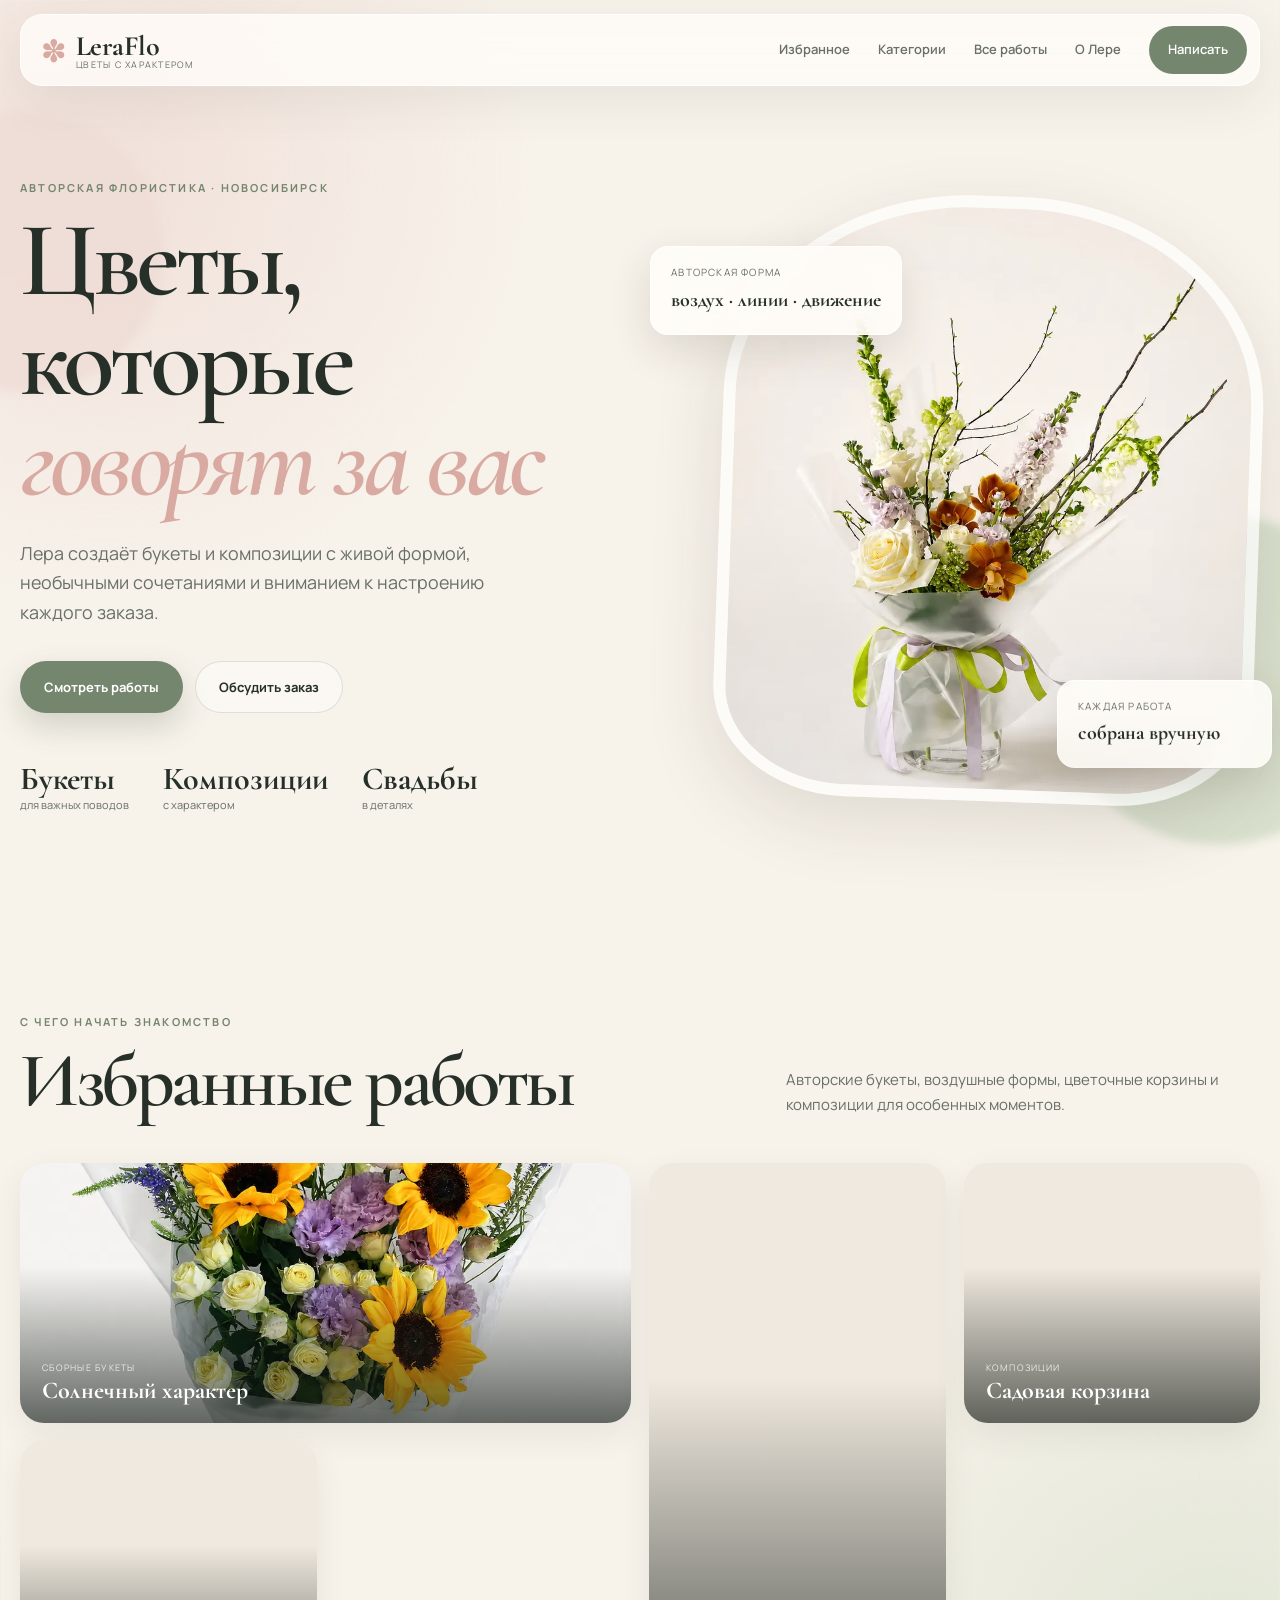
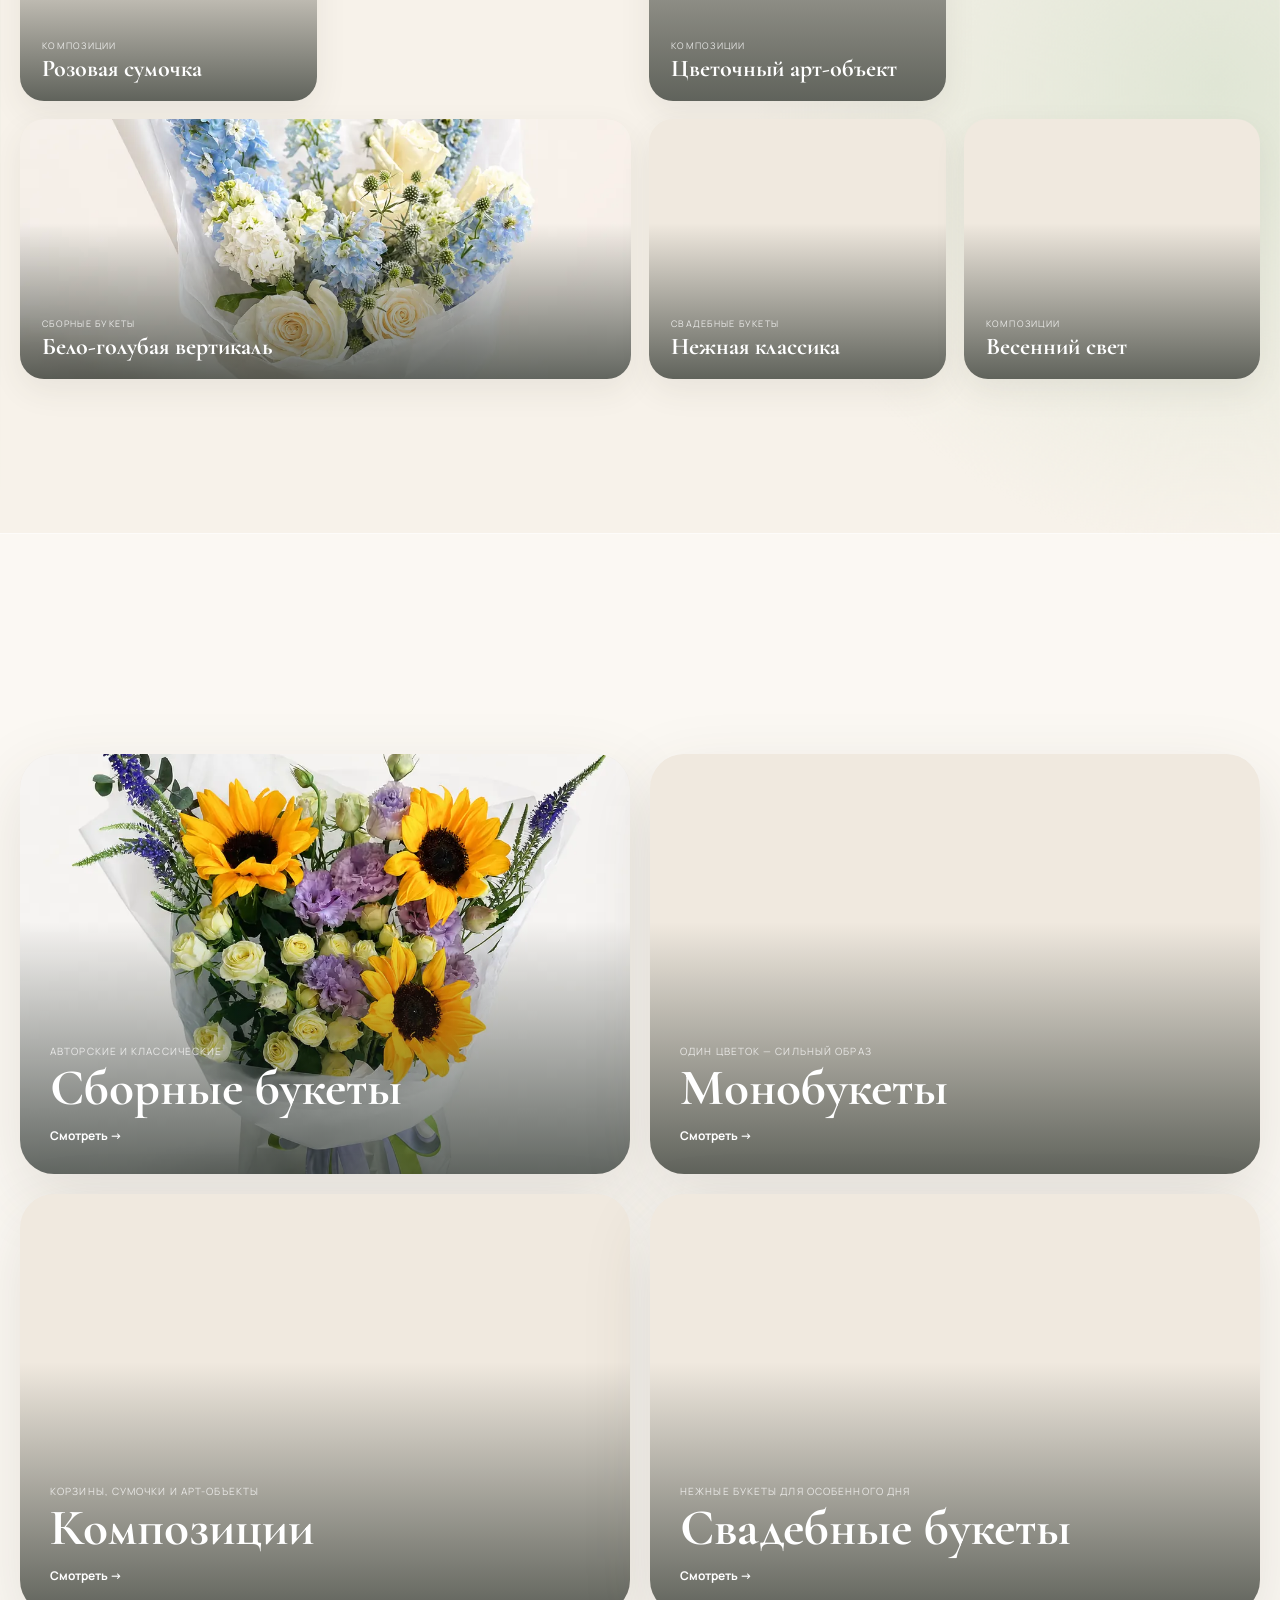
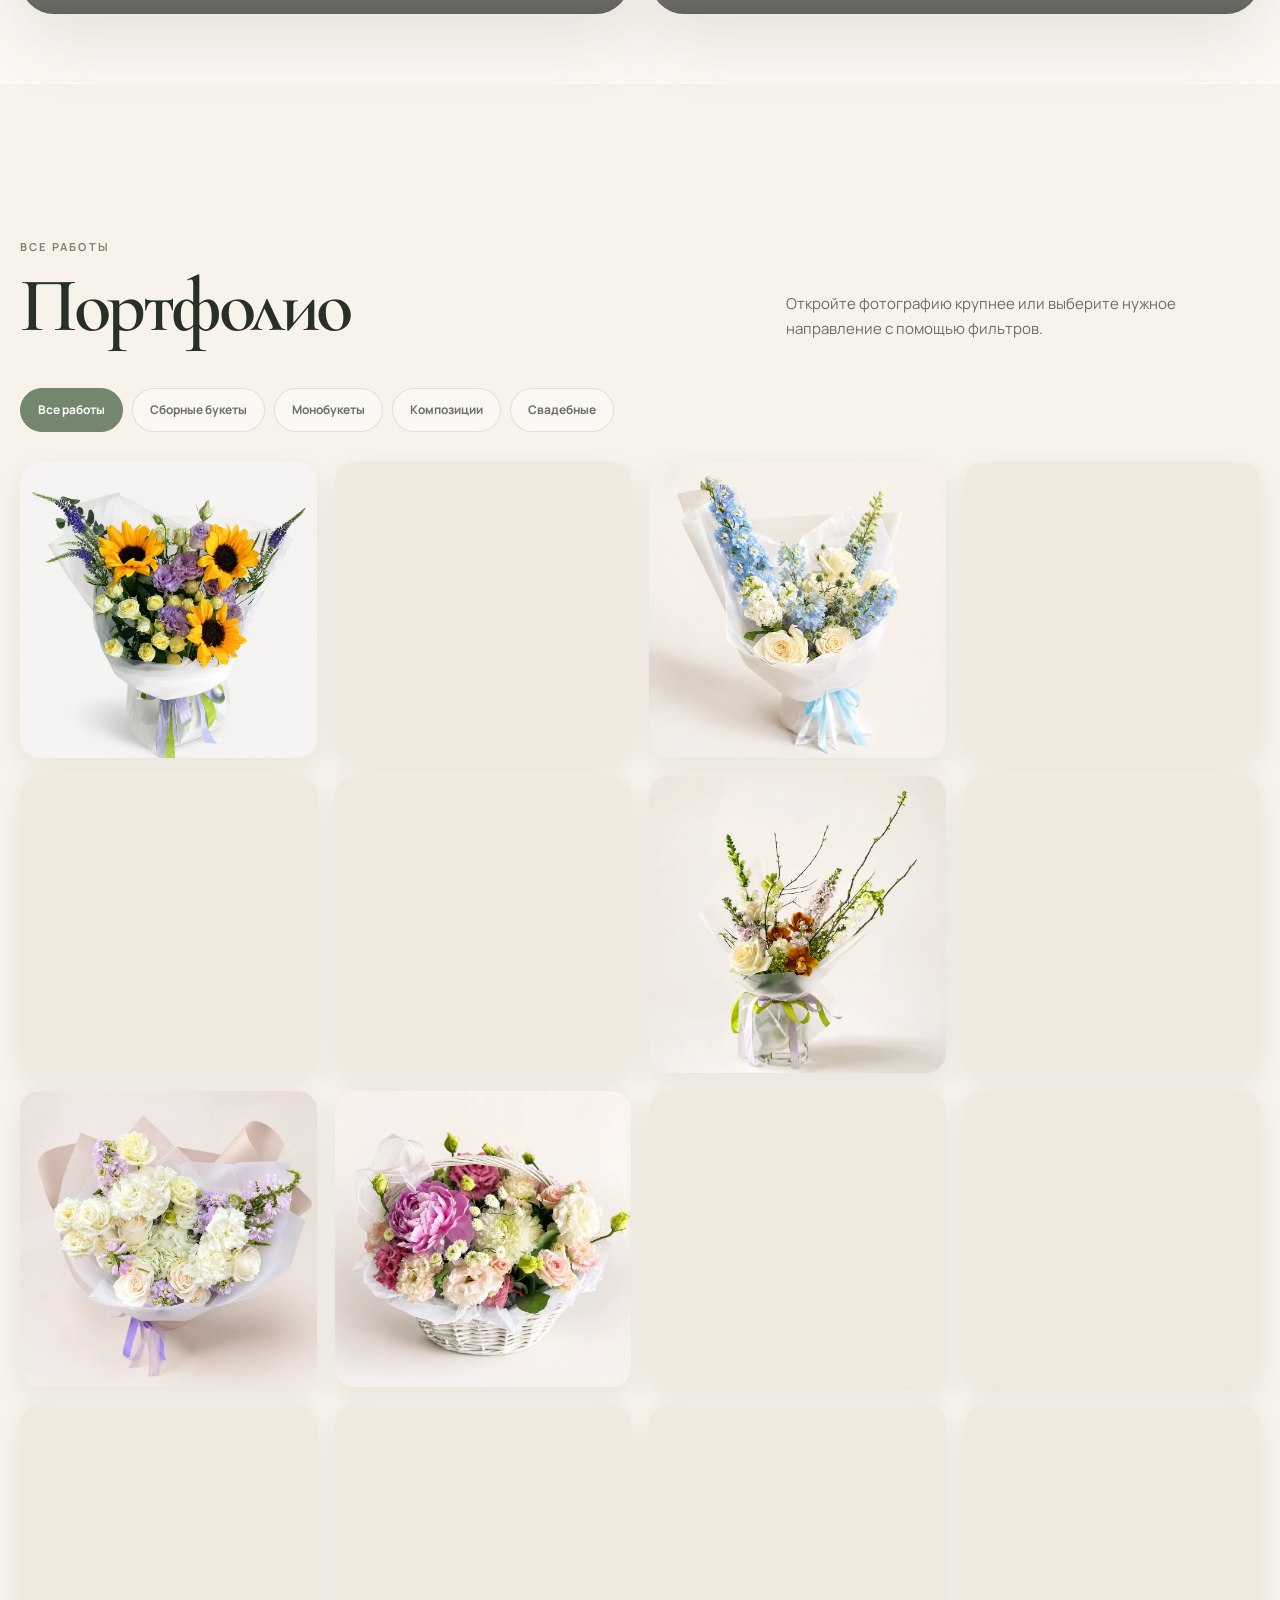
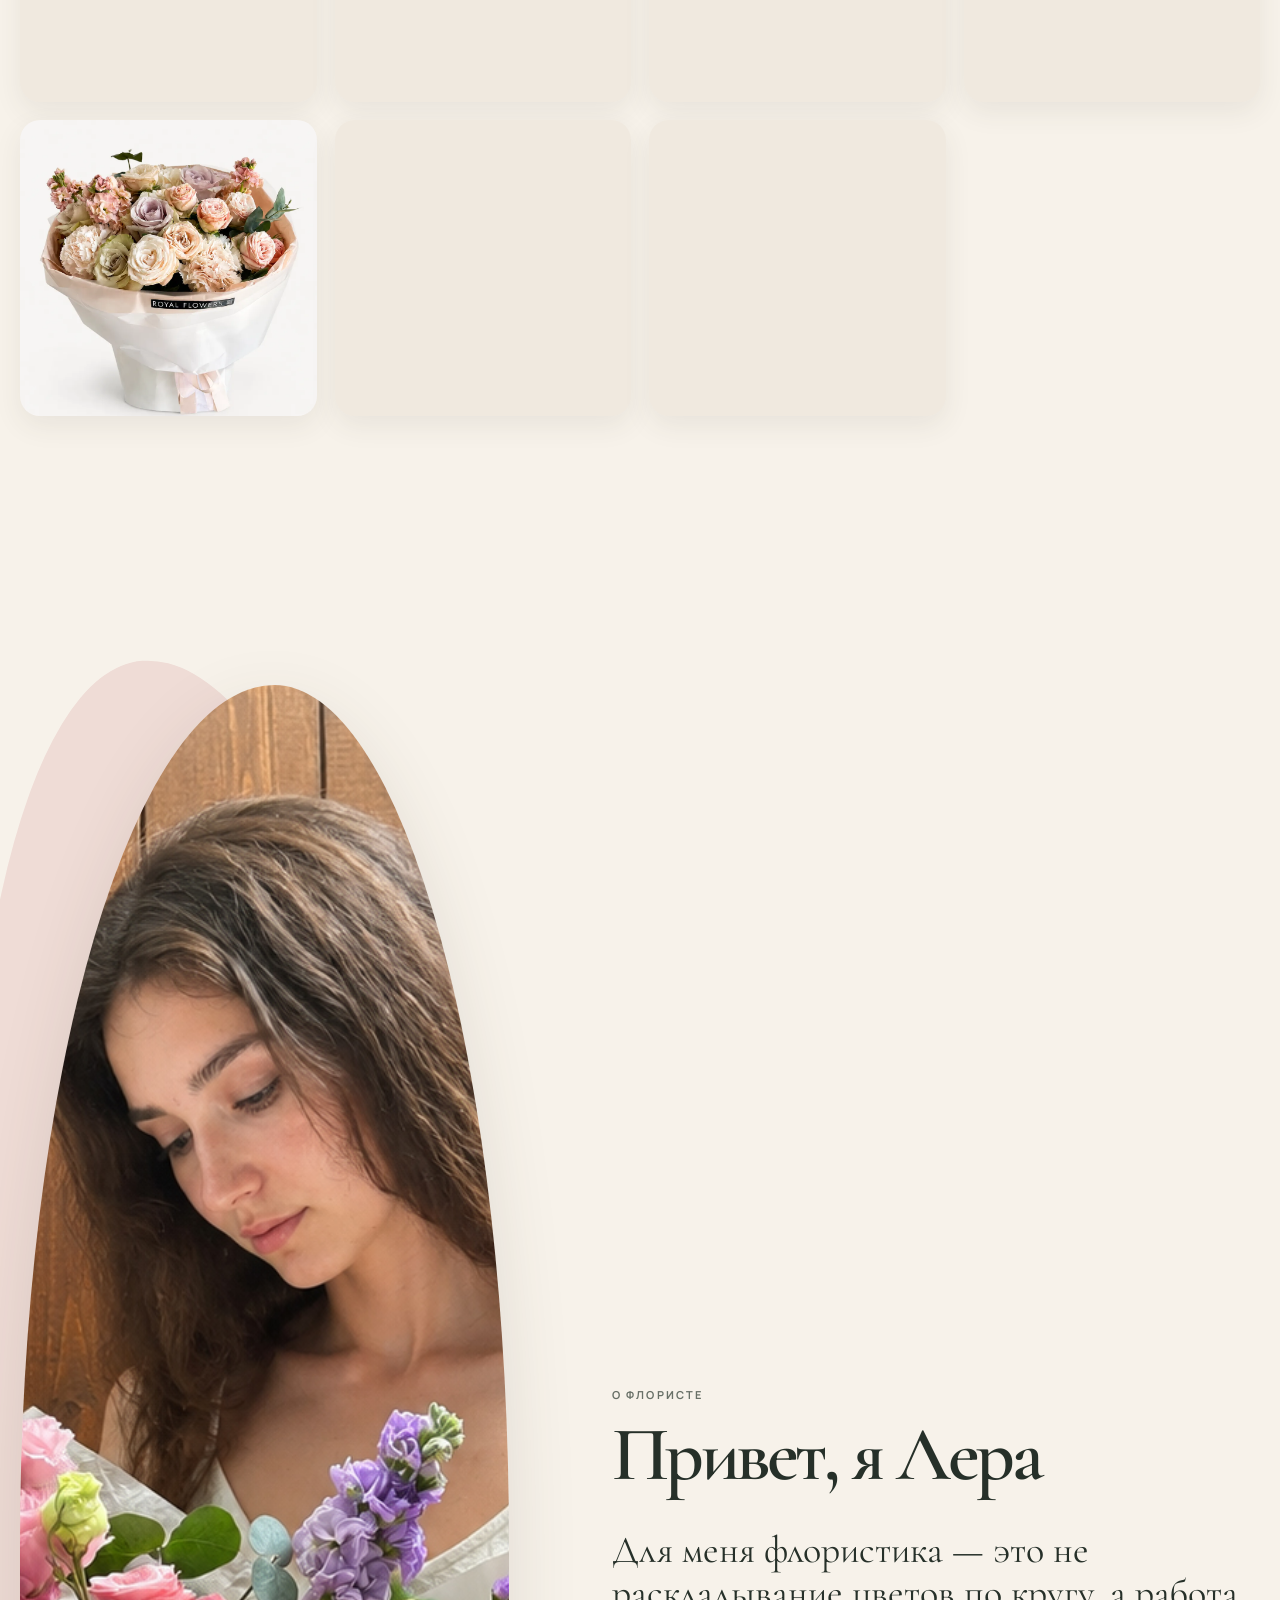
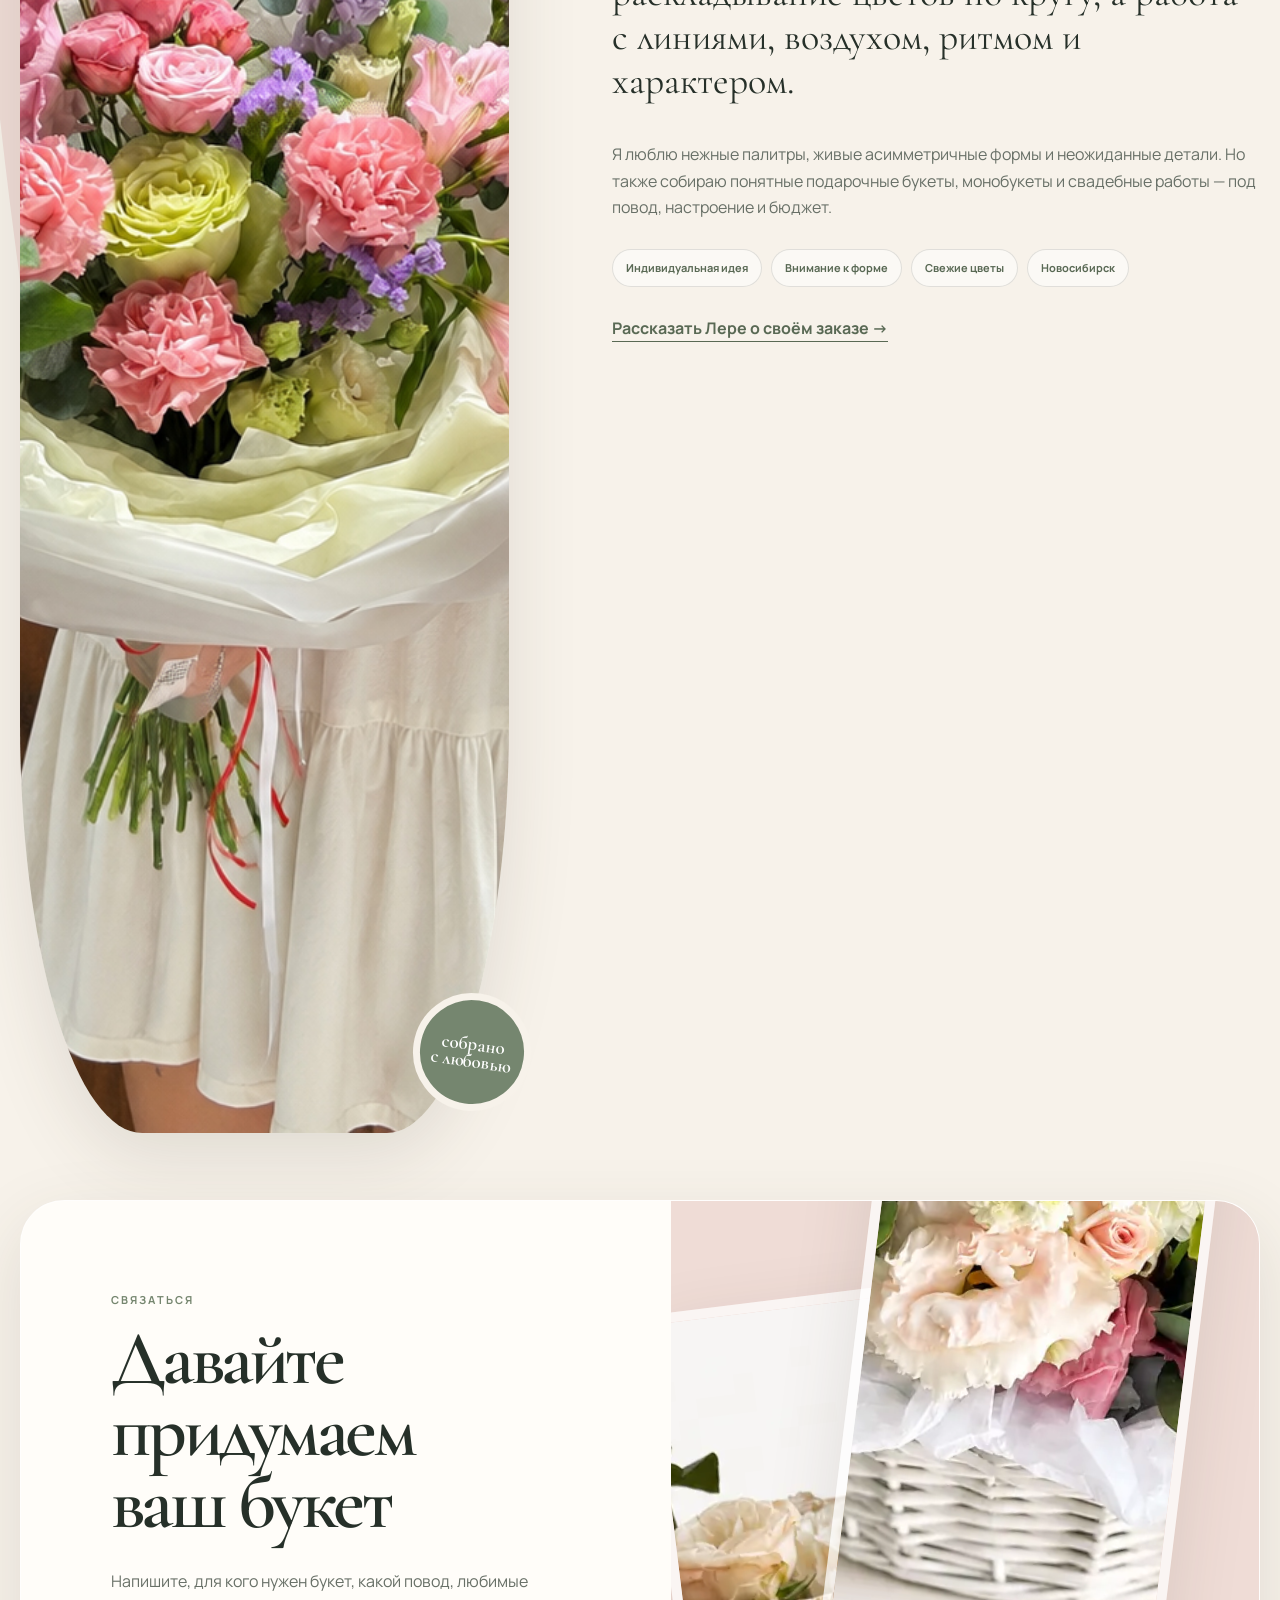
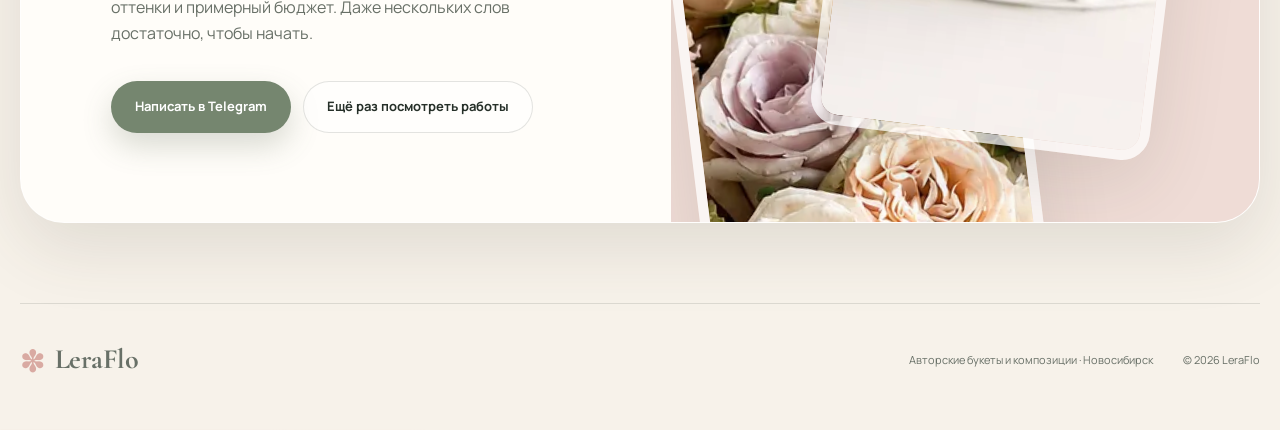
==== commit 013f0de2: "3" ====
--- a/index.html
+++ b/index.html
@@ -59,7 +59,7 @@
 
       <div class="hero-visual reveal reveal-delay" aria-label="Авторский букет Леры">
         <div class="hero-frame" data-parallax="0.035">
-          <img src="img/portfolio/mixed/airy-branch-bouquet.png" alt="Воздушный авторский букет с ветвями" width="1254" height="1254" fetchpriority="high">
+          <img src="img/portfolio/mixed/airy-branch-bouquet.webp" alt="Воздушный авторский букет с ветвями" width="1254" height="1254" fetchpriority="high" decoding="async">
         </div>
         <div class="hero-card hero-card-top" data-parallax="-0.08">
           <span>Авторская форма</span>
@@ -82,38 +82,38 @@
       </div>
 
       <div class="featured-grid">
-        <button class="work-card work-card-wide reveal" type="button" data-image="img/portfolio/mixed/sunflower-bouquet.png" data-title="Букет с подсолнухами" data-category="Сборные букеты">
-          <img src="img/portfolio/mixed/sunflower-bouquet.png" alt="Яркий сборный букет с подсолнухами" width="1254" height="1254" loading="lazy">
+        <button class="work-card work-card-wide reveal" type="button" data-image="img/portfolio/mixed/sunflower-bouquet.webp" data-title="Букет с подсолнухами" data-category="Сборные букеты">
+          <img src="img/portfolio/mixed/sunflower-bouquet.webp" alt="Яркий сборный букет с подсолнухами" width="1254" height="1254" loading="lazy" decoding="async">
           <span class="work-caption"><small>Сборные букеты</small><strong>Солнечный характер</strong></span>
         </button>
 
-        <button class="work-card work-card-tall reveal" type="button" data-image="img/portfolio/arrangements/floral-bust-art.png" data-title="Цветочный арт-объект" data-category="Композиции">
-          <img src="img/portfolio/arrangements/floral-bust-art.png" alt="Концептуальная цветочная композиция в форме бюста" width="1254" height="1254" loading="lazy">
+        <button class="work-card work-card-tall reveal" type="button" data-image="img/portfolio/arrangements/floral-bust-art.webp" data-title="Цветочный арт-объект" data-category="Композиции">
+          <img src="img/portfolio/arrangements/floral-bust-art.webp" alt="Концептуальная цветочная композиция в форме бюста" width="1254" height="1254" loading="lazy" decoding="async">
           <span class="work-caption"><small>Композиции</small><strong>Цветочный арт-объект</strong></span>
         </button>
 
-        <button class="work-card reveal" type="button" data-image="img/portfolio/arrangements/garden-basket-arrangement.png" data-title="Садовая корзина" data-category="Композиции">
-          <img src="img/portfolio/arrangements/garden-basket-arrangement.png" alt="Сложная садовая композиция в корзине" width="1254" height="1254" loading="lazy">
+        <button class="work-card reveal" type="button" data-image="img/portfolio/arrangements/garden-basket-arrangement.webp" data-title="Садовая корзина" data-category="Композиции">
+          <img src="img/portfolio/arrangements/garden-basket-arrangement.webp" alt="Сложная садовая композиция в корзине" width="1254" height="1254" loading="lazy" decoding="async">
           <span class="work-caption"><small>Композиции</small><strong>Садовая корзина</strong></span>
         </button>
 
-        <button class="work-card reveal" type="button" data-image="img/portfolio/arrangements/pink-flower-bag.png" data-title="Розовая сумочка" data-category="Композиции">
-          <img src="img/portfolio/arrangements/pink-flower-bag.png" alt="Яркая розовая цветочная композиция в сумочке" width="1254" height="1254" loading="lazy">
+        <button class="work-card reveal" type="button" data-image="img/portfolio/arrangements/pink-flower-bag.webp" data-title="Розовая сумочка" data-category="Композиции">
+          <img src="img/portfolio/arrangements/pink-flower-bag.webp" alt="Яркая розовая цветочная композиция в сумочке" width="1254" height="1254" loading="lazy" decoding="async">
           <span class="work-caption"><small>Композиции</small><strong>Розовая сумочка</strong></span>
         </button>
 
-        <button class="work-card work-card-wide reveal" type="button" data-image="img/portfolio/mixed/blue-white-vertical-bouquet.png" data-title="Бело-голубая вертикаль" data-category="Сборные букеты">
-          <img src="img/portfolio/mixed/blue-white-vertical-bouquet.png" alt="Воздушный бело-голубой вертикальный букет" width="1254" height="1254" loading="lazy">
+        <button class="work-card work-card-wide reveal" type="button" data-image="img/portfolio/mixed/blue-white-vertical-bouquet.webp" data-title="Бело-голубая вертикаль" data-category="Сборные букеты">
+          <img src="img/portfolio/mixed/blue-white-vertical-bouquet.webp" alt="Воздушный бело-голубой вертикальный букет" width="1254" height="1254" loading="lazy" decoding="async">
           <span class="work-caption"><small>Сборные букеты</small><strong>Бело-голубая вертикаль</strong></span>
         </button>
 
-        <button class="work-card reveal" type="button" data-image="img/portfolio/wedding/pastel-wedding-bouquet.png" data-title="Пастельный свадебный букет" data-category="Свадебные букеты">
-          <img src="img/portfolio/wedding/pastel-wedding-bouquet.png" alt="Нежный пастельный свадебный букет" width="1254" height="1254" loading="lazy">
+        <button class="work-card reveal" type="button" data-image="img/portfolio/wedding/pastel-wedding-bouquet.webp" data-title="Пастельный свадебный букет" data-category="Свадебные букеты">
+          <img src="img/portfolio/wedding/pastel-wedding-bouquet.webp" alt="Нежный пастельный свадебный букет" width="1254" height="1254" loading="lazy" decoding="async">
           <span class="work-caption"><small>Свадебные букеты</small><strong>Нежная классика</strong></span>
         </button>
 
-        <button class="work-card reveal" type="button" data-image="img/portfolio/arrangements/light-flower-bag.png" data-title="Светлая цветочная сумочка" data-category="Композиции">
-          <img src="img/portfolio/arrangements/light-flower-bag.png" alt="Светлая бело-зелёная цветочная композиция в сумочке" width="1254" height="1254" loading="lazy">
+        <button class="work-card reveal" type="button" data-image="img/portfolio/arrangements/light-flower-bag.webp" data-title="Светлая цветочная сумочка" data-category="Композиции">
+          <img src="img/portfolio/arrangements/light-flower-bag.webp" alt="Светлая бело-зелёная цветочная композиция в сумочке" width="1254" height="1254" loading="lazy" decoding="async">
           <span class="work-caption"><small>Композиции</small><strong>Весенний свет</strong></span>
         </button>
       </div>
@@ -130,19 +130,19 @@
 
       <div class="category-grid">
         <button class="category-card reveal" type="button" data-filter-target="mixed">
-          <img src="img/portfolio/mixed/sunflower-bouquet.png" alt="Обложка категории сборных букетов" width="1254" height="1254" loading="lazy">
+          <img src="img/portfolio/mixed/sunflower-bouquet.webp" alt="Обложка категории сборных букетов" width="1254" height="1254" loading="lazy" decoding="async">
           <span><small>Авторские и классические</small><strong>Сборные букеты</strong><i>Смотреть →</i></span>
         </button>
         <button class="category-card reveal" type="button" data-filter-target="mono">
-          <img src="img/portfolio/mono/blue-hydrangea-mono.png" alt="Обложка категории монобукетов" width="1254" height="1254" loading="lazy">
+          <img src="img/portfolio/mono/blue-hydrangea-mono.webp" alt="Обложка категории монобукетов" width="1254" height="1254" loading="lazy" decoding="async">
           <span><small>Один цветок — сильный образ</small><strong>Монобукеты</strong><i>Смотреть →</i></span>
         </button>
         <button class="category-card reveal" type="button" data-filter-target="arrangements">
-          <img src="img/portfolio/arrangements/floral-bust-art.png" alt="Обложка категории цветочных композиций" width="1254" height="1254" loading="lazy">
+          <img src="img/portfolio/arrangements/floral-bust-art.webp" alt="Обложка категории цветочных композиций" width="1254" height="1254" loading="lazy" decoding="async">
           <span><small>Корзины, сумочки и арт-объекты</small><strong>Композиции</strong><i>Смотреть →</i></span>
         </button>
         <button class="category-card reveal" type="button" data-filter-target="wedding">
-          <img src="img/portfolio/wedding/pastel-wedding-bouquet.png" alt="Обложка категории свадебных букетов" width="1254" height="1254" loading="lazy">
+          <img src="img/portfolio/wedding/pastel-wedding-bouquet.webp" alt="Обложка категории свадебных букетов" width="1254" height="1254" loading="lazy" decoding="async">
           <span><small>Нежные букеты для особенного дня</small><strong>Свадебные букеты</strong><i>Смотреть →</i></span>
         </button>
       </div>
@@ -171,7 +171,7 @@
 
     <section class="about section" id="about" aria-labelledby="about-title">
       <div class="about-art reveal" data-parallax="0.025">
-        <img src="img/about/lera-about.jpg" alt="Флорист Лера с авторским букетом" width="1536" height="2048" loading="lazy">
+        <img src="img/about/lera-about.jpg" alt="Флорист Лера с авторским букетом" width="1536" height="2048" loading="lazy" decoding="async">
         <span class="about-stamp">собрано<br>с любовью</span>
       </div>
       <div class="about-copy reveal">
@@ -200,8 +200,8 @@
         </div>
       </div>
       <div class="contact-collage" aria-hidden="true">
-        <img class="contact-photo contact-photo-one" src="img/portfolio/mixed/powder-pink-bouquet.png" alt="" width="1254" height="1254" loading="lazy" data-parallax="0.035">
-        <img class="contact-photo contact-photo-two" src="img/portfolio/arrangements/pastel-flower-basket.png" alt="" width="1254" height="1254" loading="lazy" data-parallax="-0.025">
+        <img class="contact-photo contact-photo-one" src="img/portfolio/mixed/powder-pink-bouquet.webp" alt="" width="1254" height="1254" loading="lazy" data-parallax="0.035" decoding="async">
+        <img class="contact-photo contact-photo-two" src="img/portfolio/arrangements/pastel-flower-basket.webp" alt="" width="1254" height="1254" loading="lazy" data-parallax="-0.025" decoding="async">
       </div>
     </section>
   </main>
@@ -219,7 +219,7 @@
     <button class="lightbox-close" type="button" aria-label="Закрыть">×</button>
     <button class="lightbox-arrow lightbox-prev" type="button" aria-label="Предыдущая фотография">‹</button>
     <figure>
-      <img id="lightbox-image" src="" alt="">
+      <img id="lightbox-image" src="" alt="" decoding="async">
       <figcaption>
         <small id="lightbox-category"></small>
         <strong id="lightbox-title"></strong>
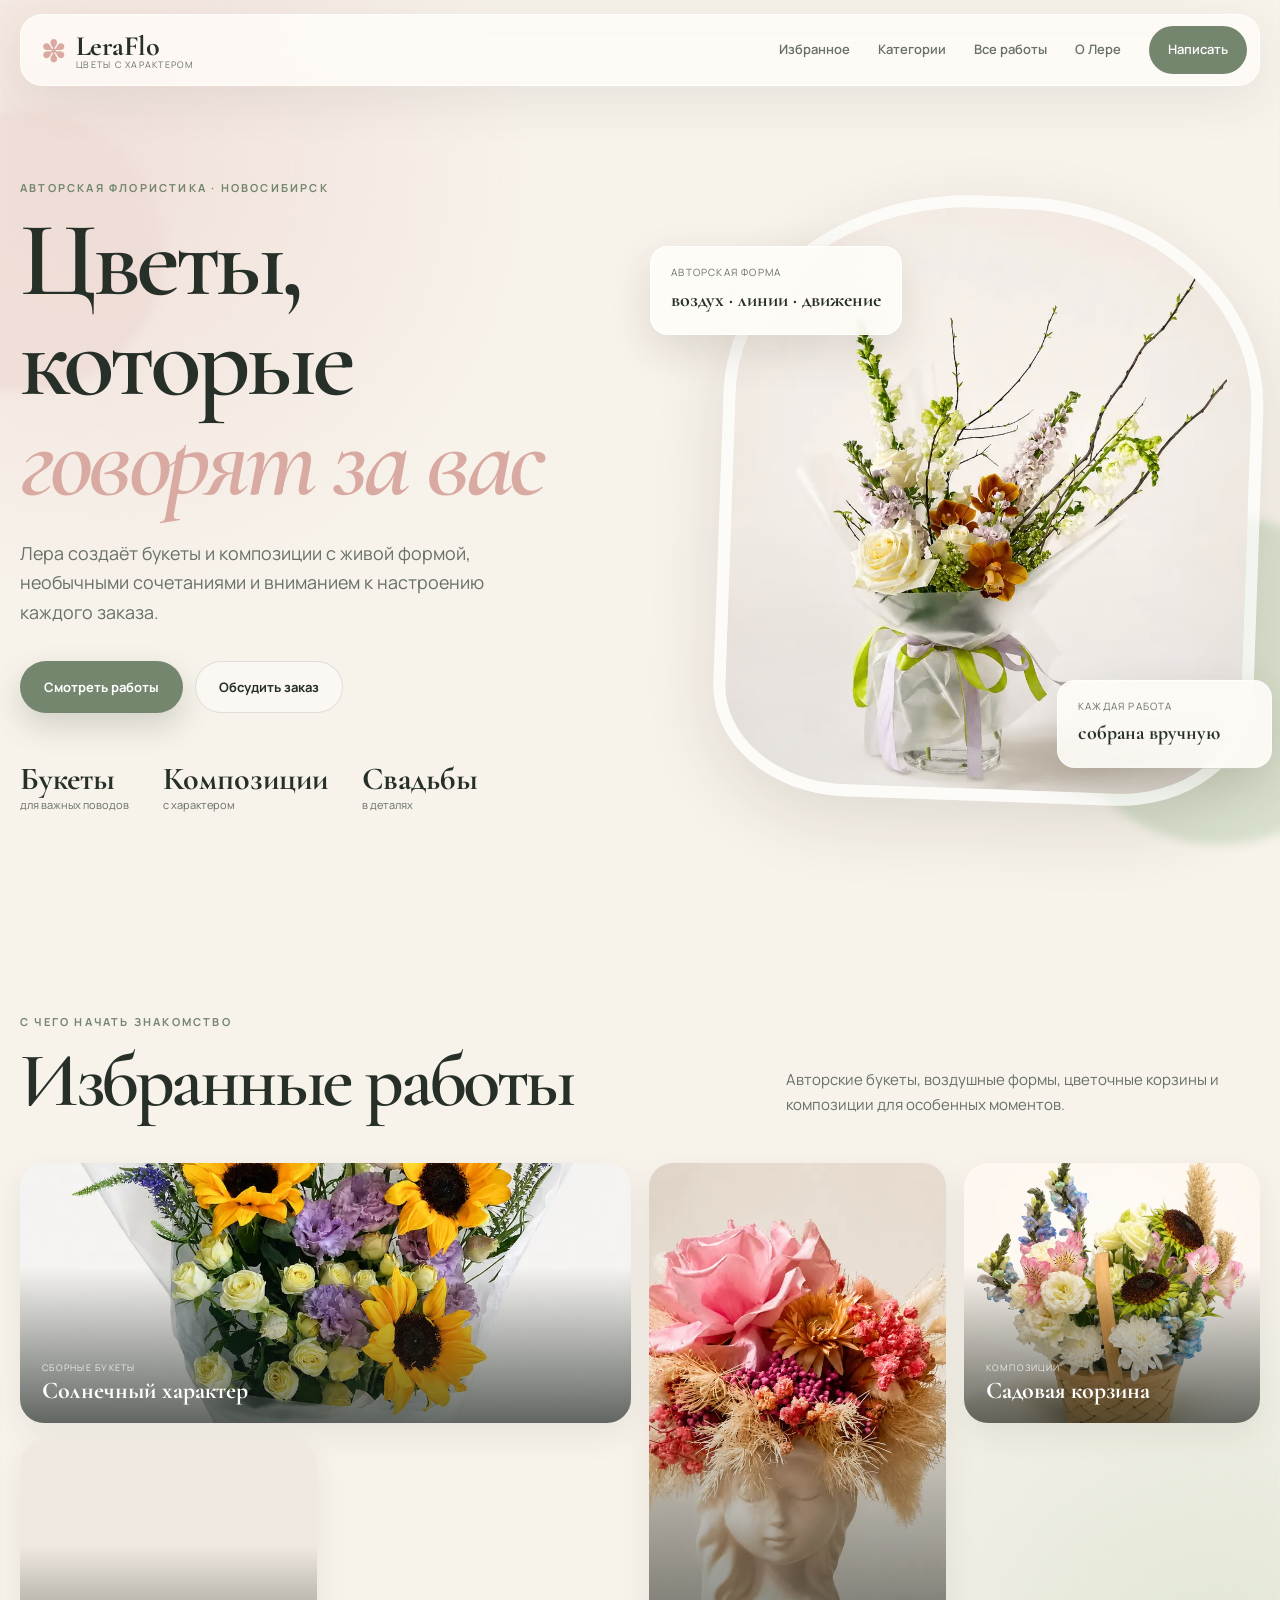
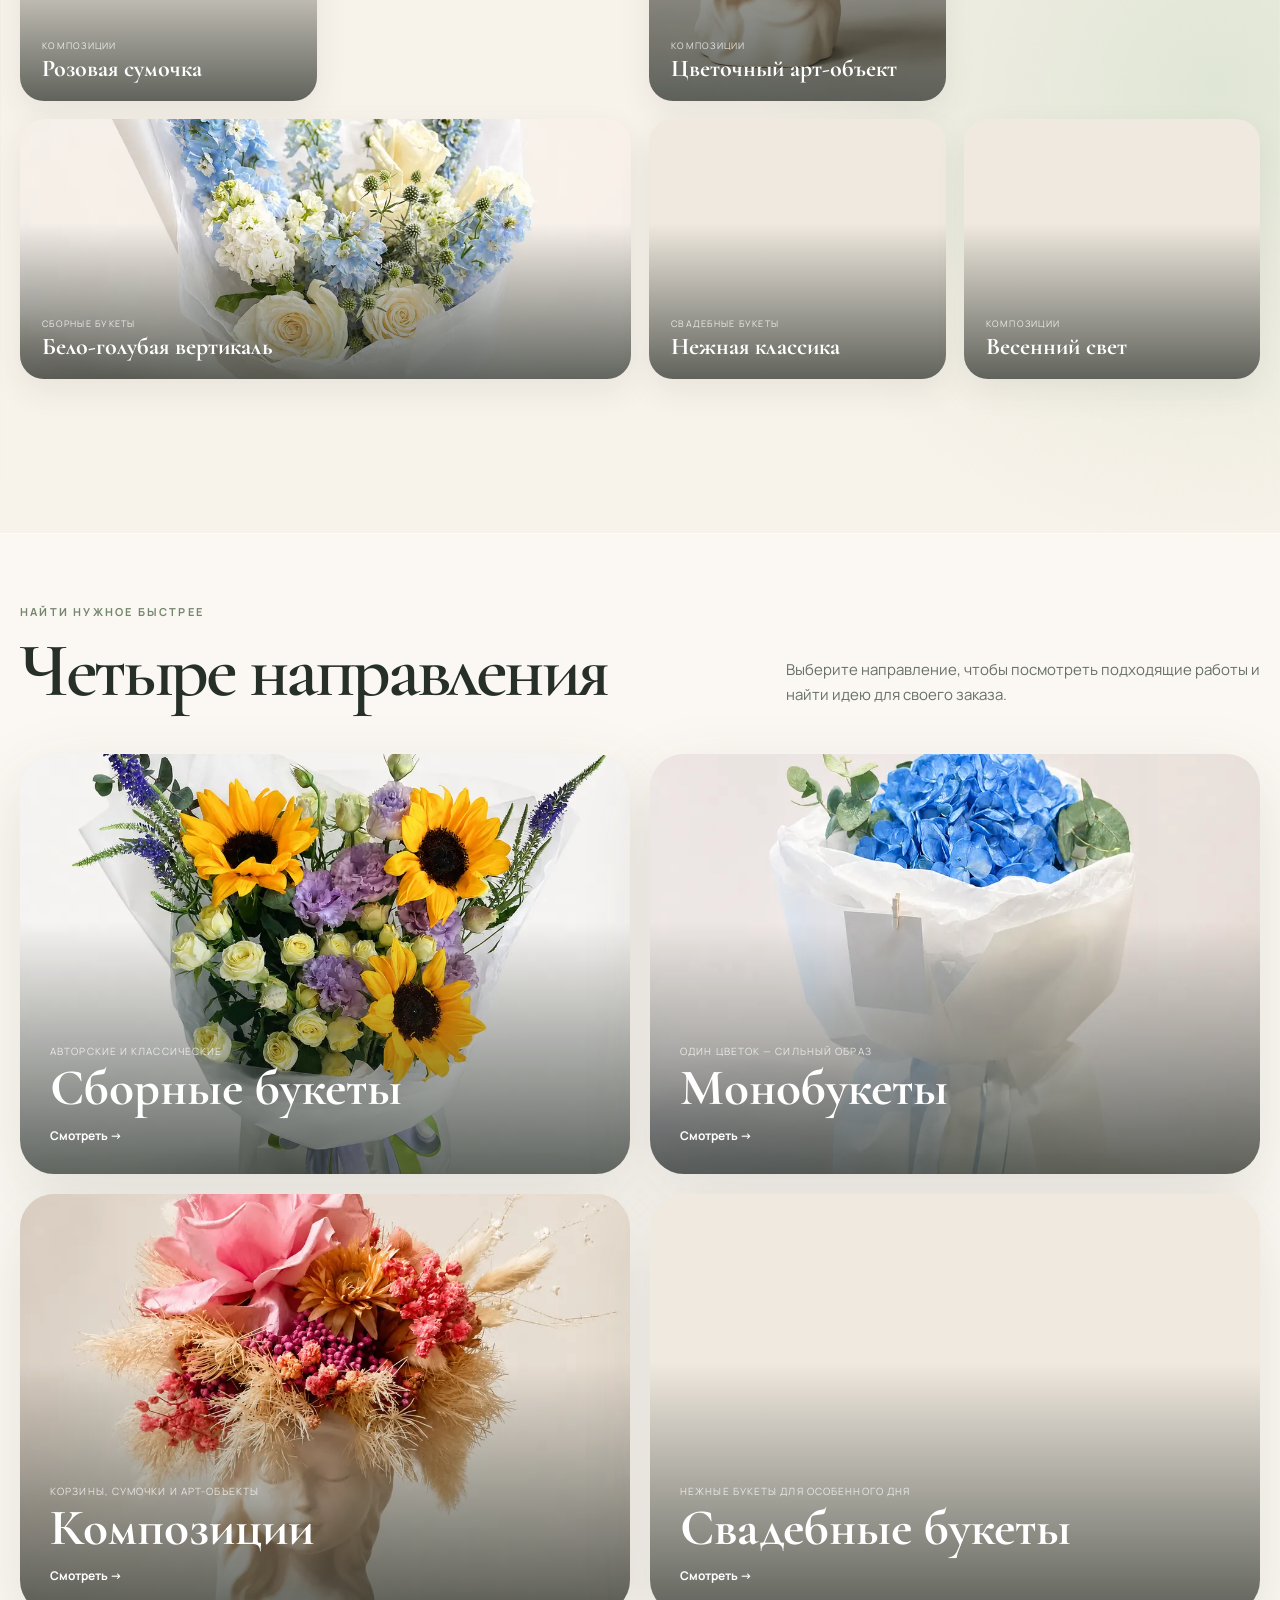
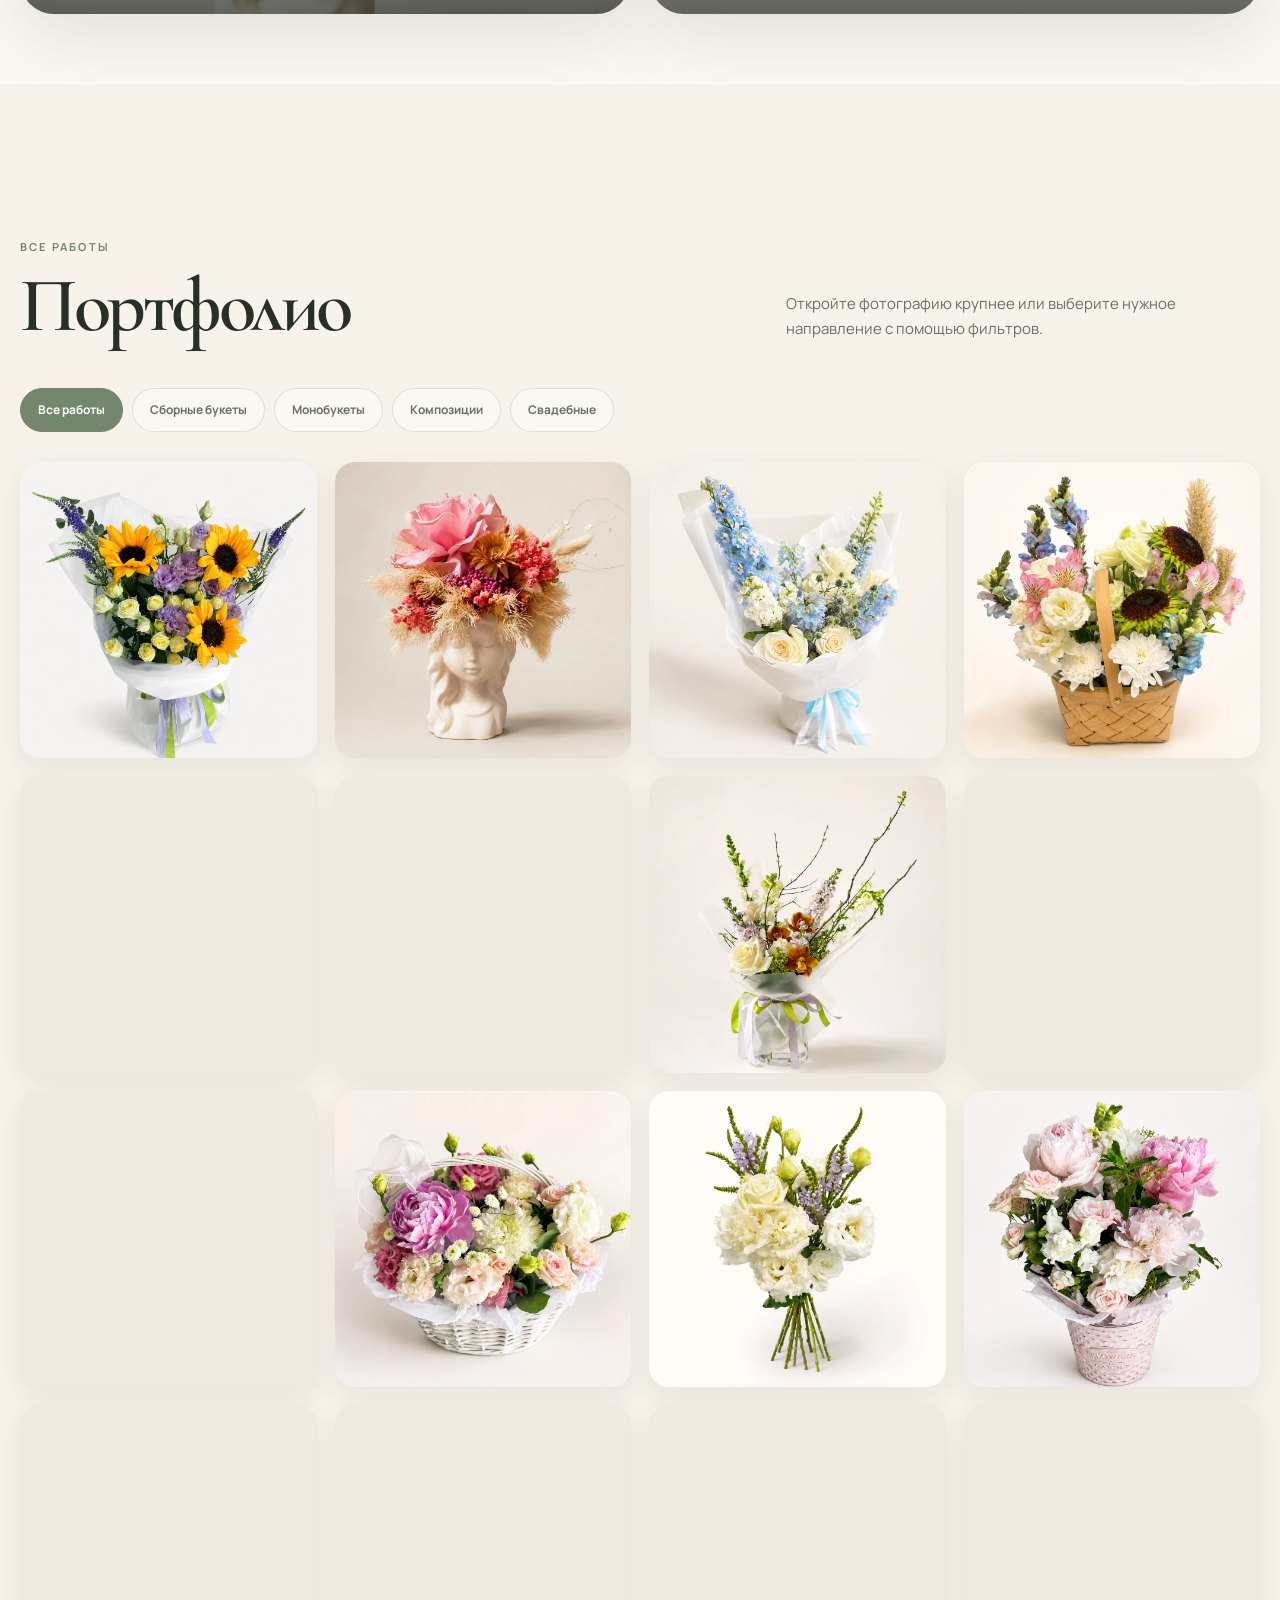
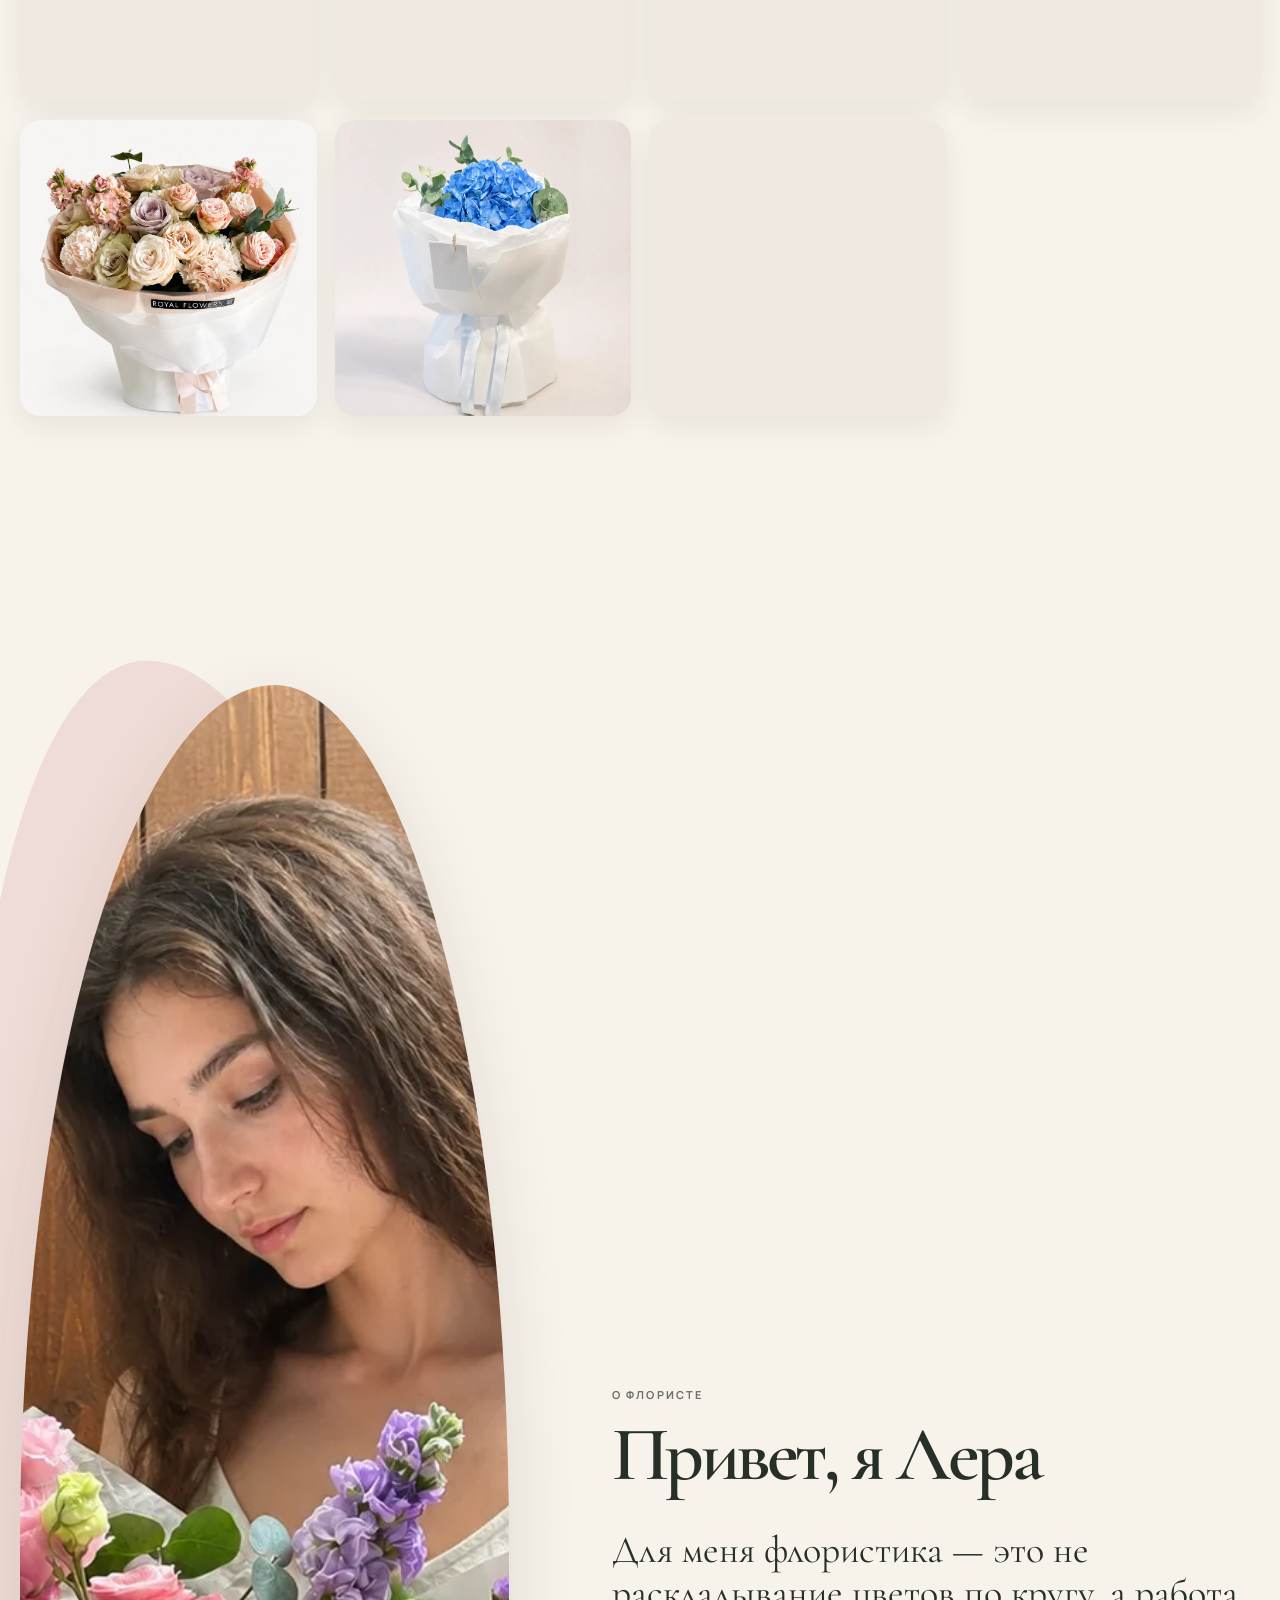
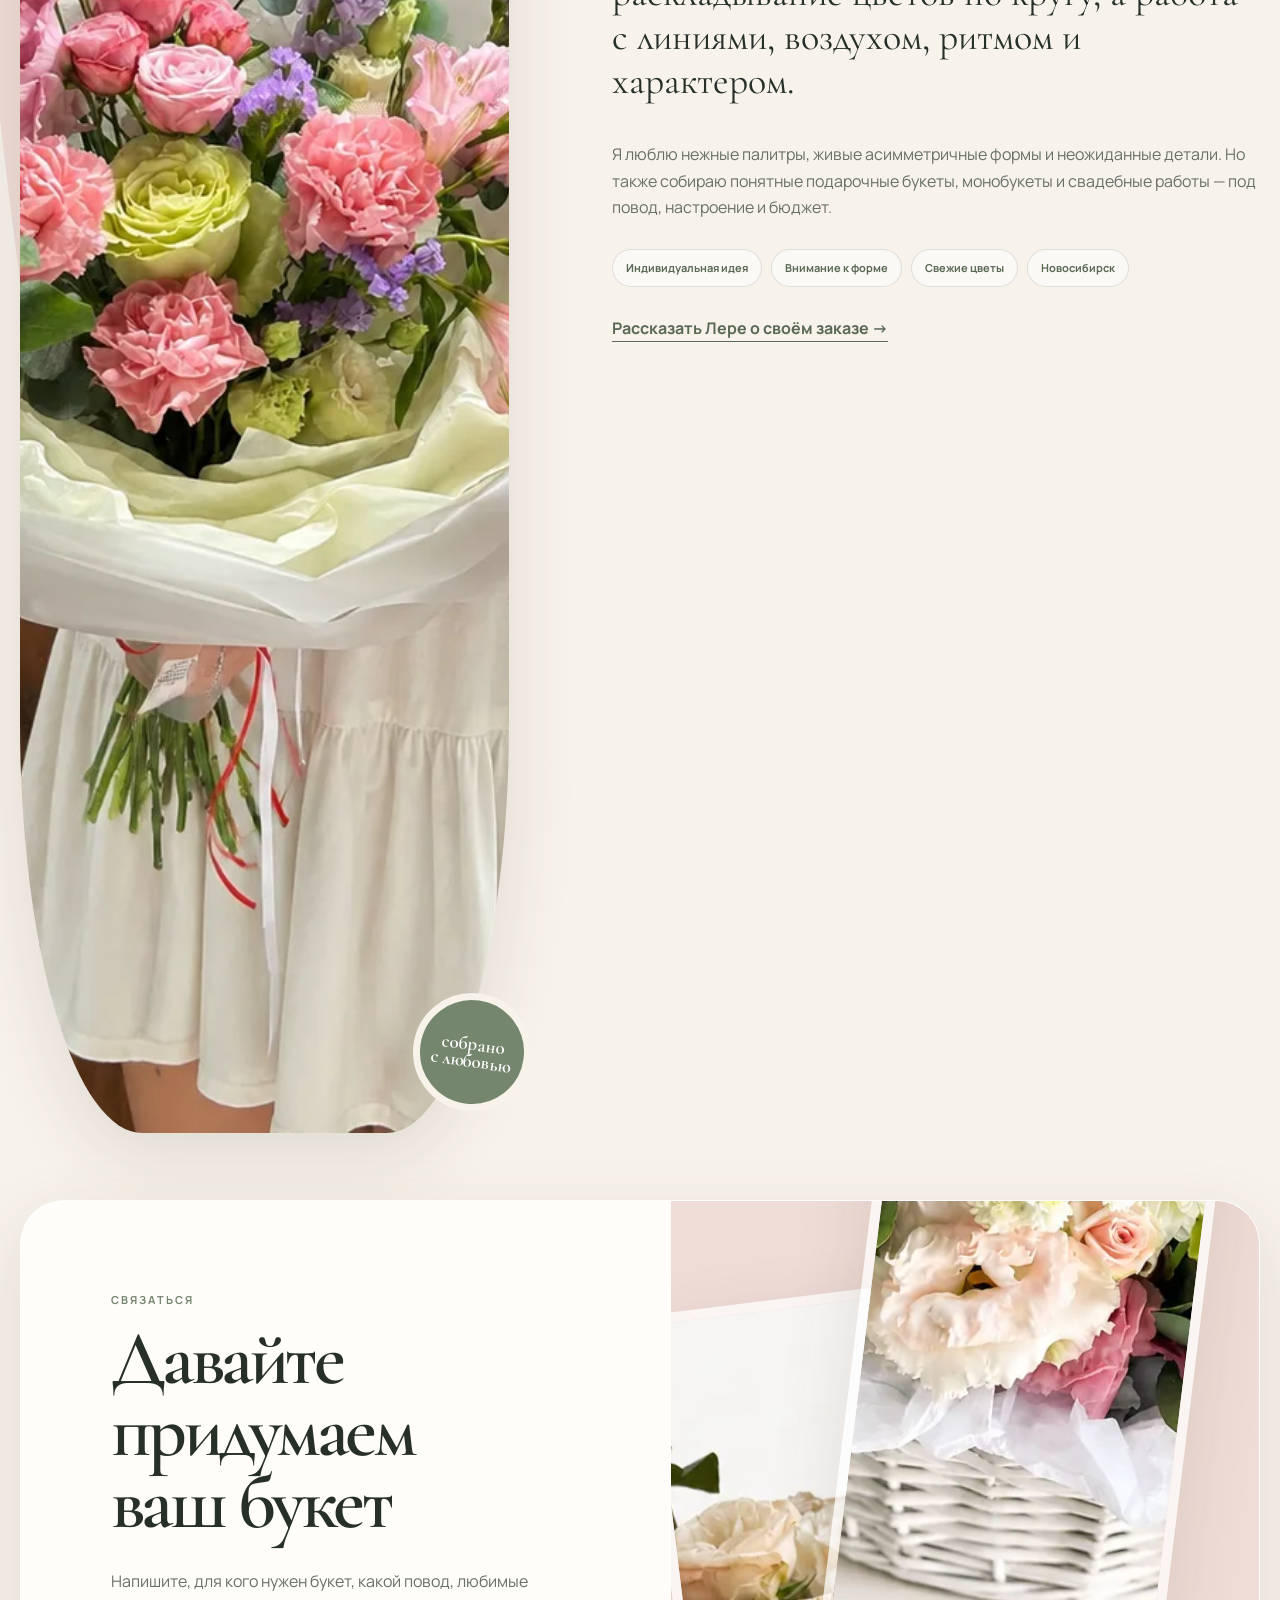
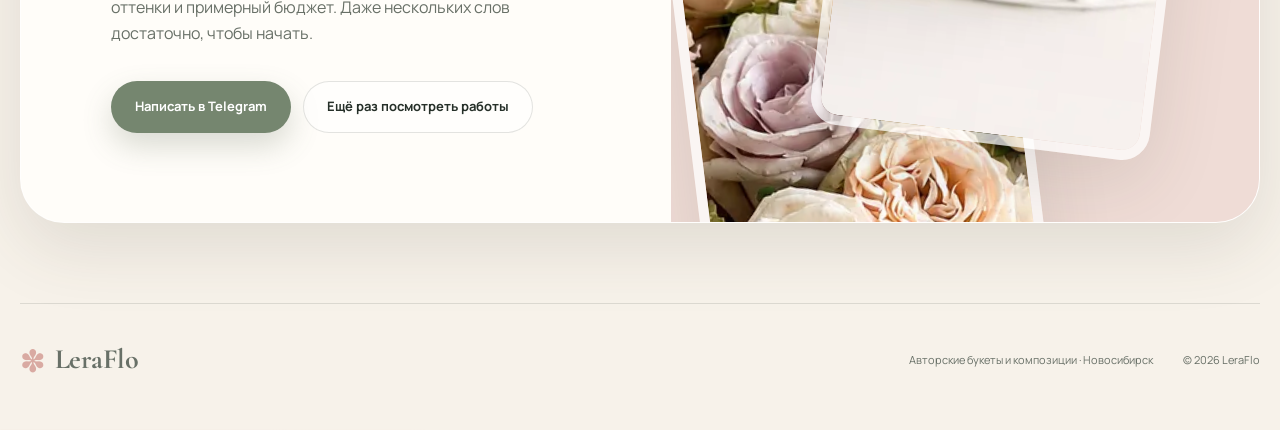
==== commit 8f9e9b88: "1" ====
--- a/index.html
+++ b/index.html
@@ -171,7 +171,7 @@
 
     <section class="about section" id="about" aria-labelledby="about-title">
       <div class="about-art reveal" data-parallax="0.025">
-        <img src="img/about/lera-about.jpg" alt="Флорист Лера с авторским букетом" width="1536" height="2048" loading="lazy" decoding="async">
+        <img src="img/about/lera-about.webp" alt="Флорист Лера с авторским букетом" width="1536" height="2048" loading="lazy" decoding="async">
         <span class="about-stamp">собрано<br>с любовью</span>
       </div>
       <div class="about-copy reveal">
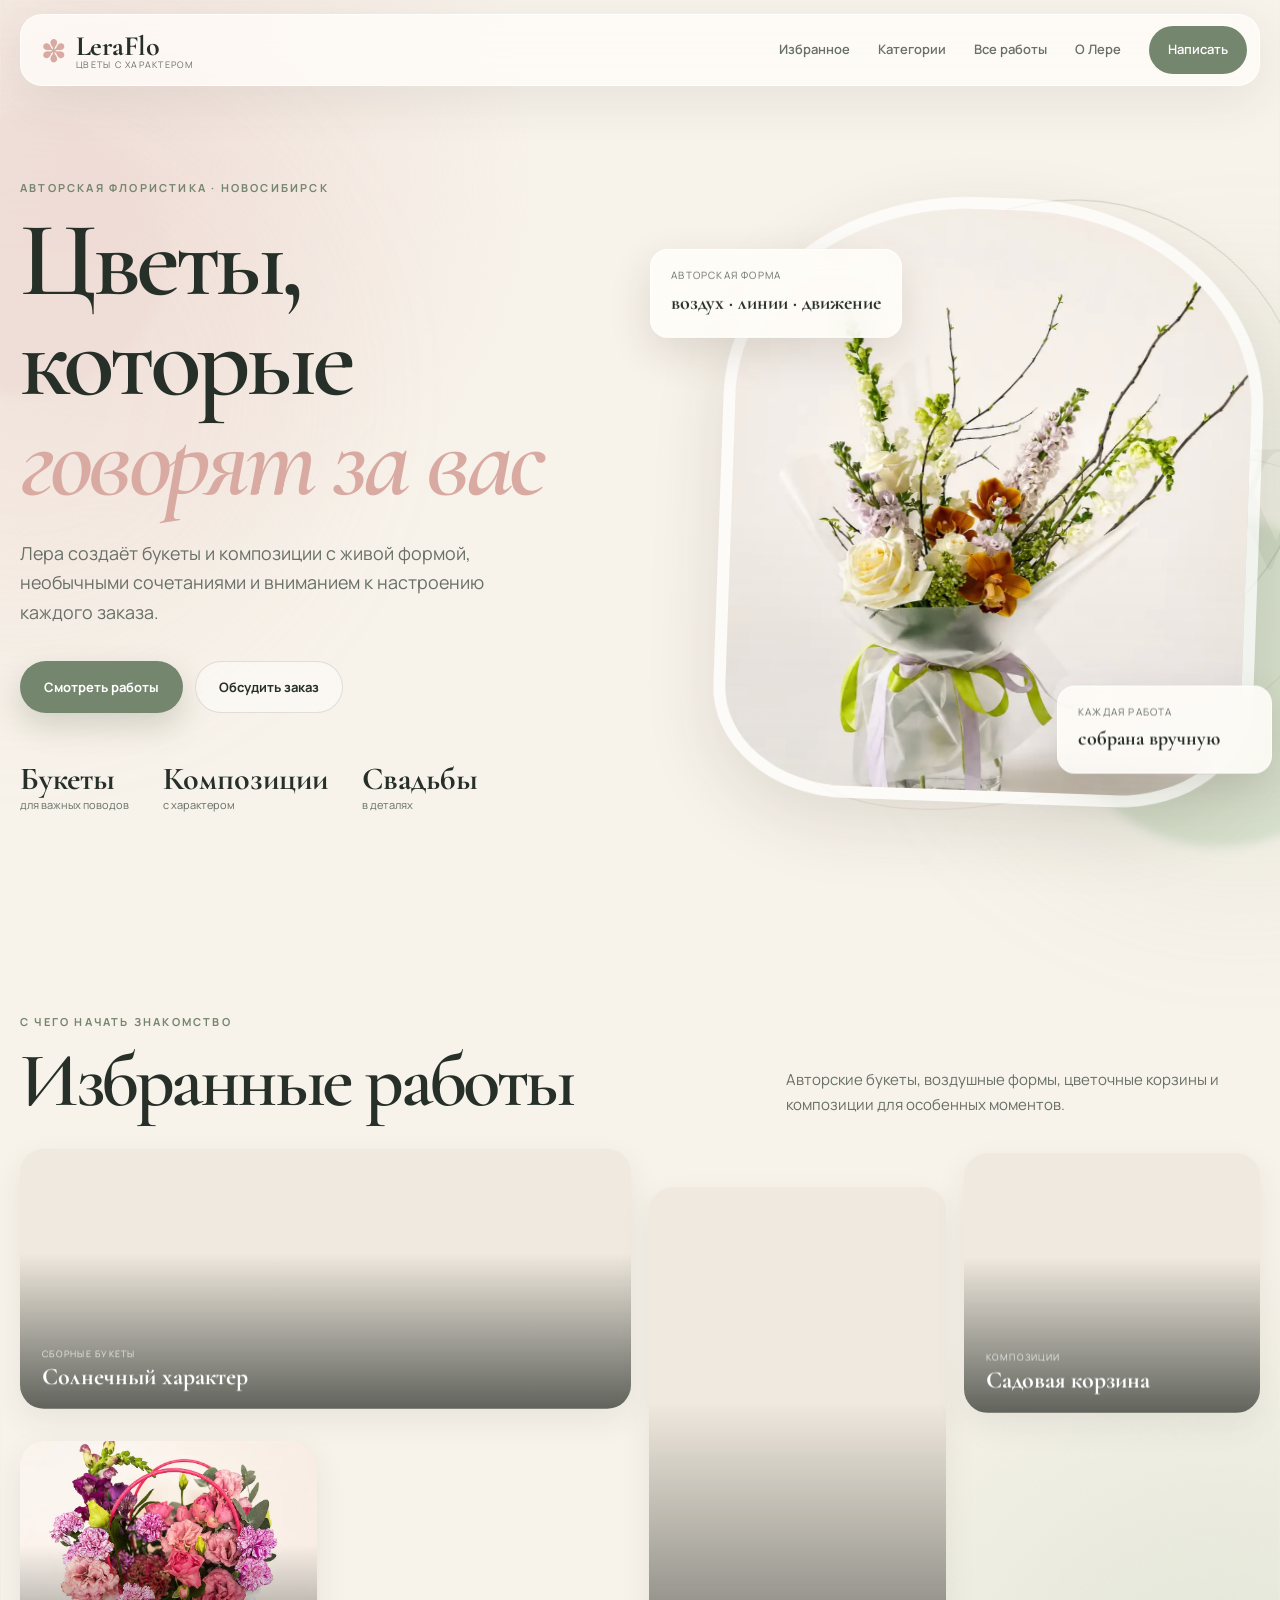
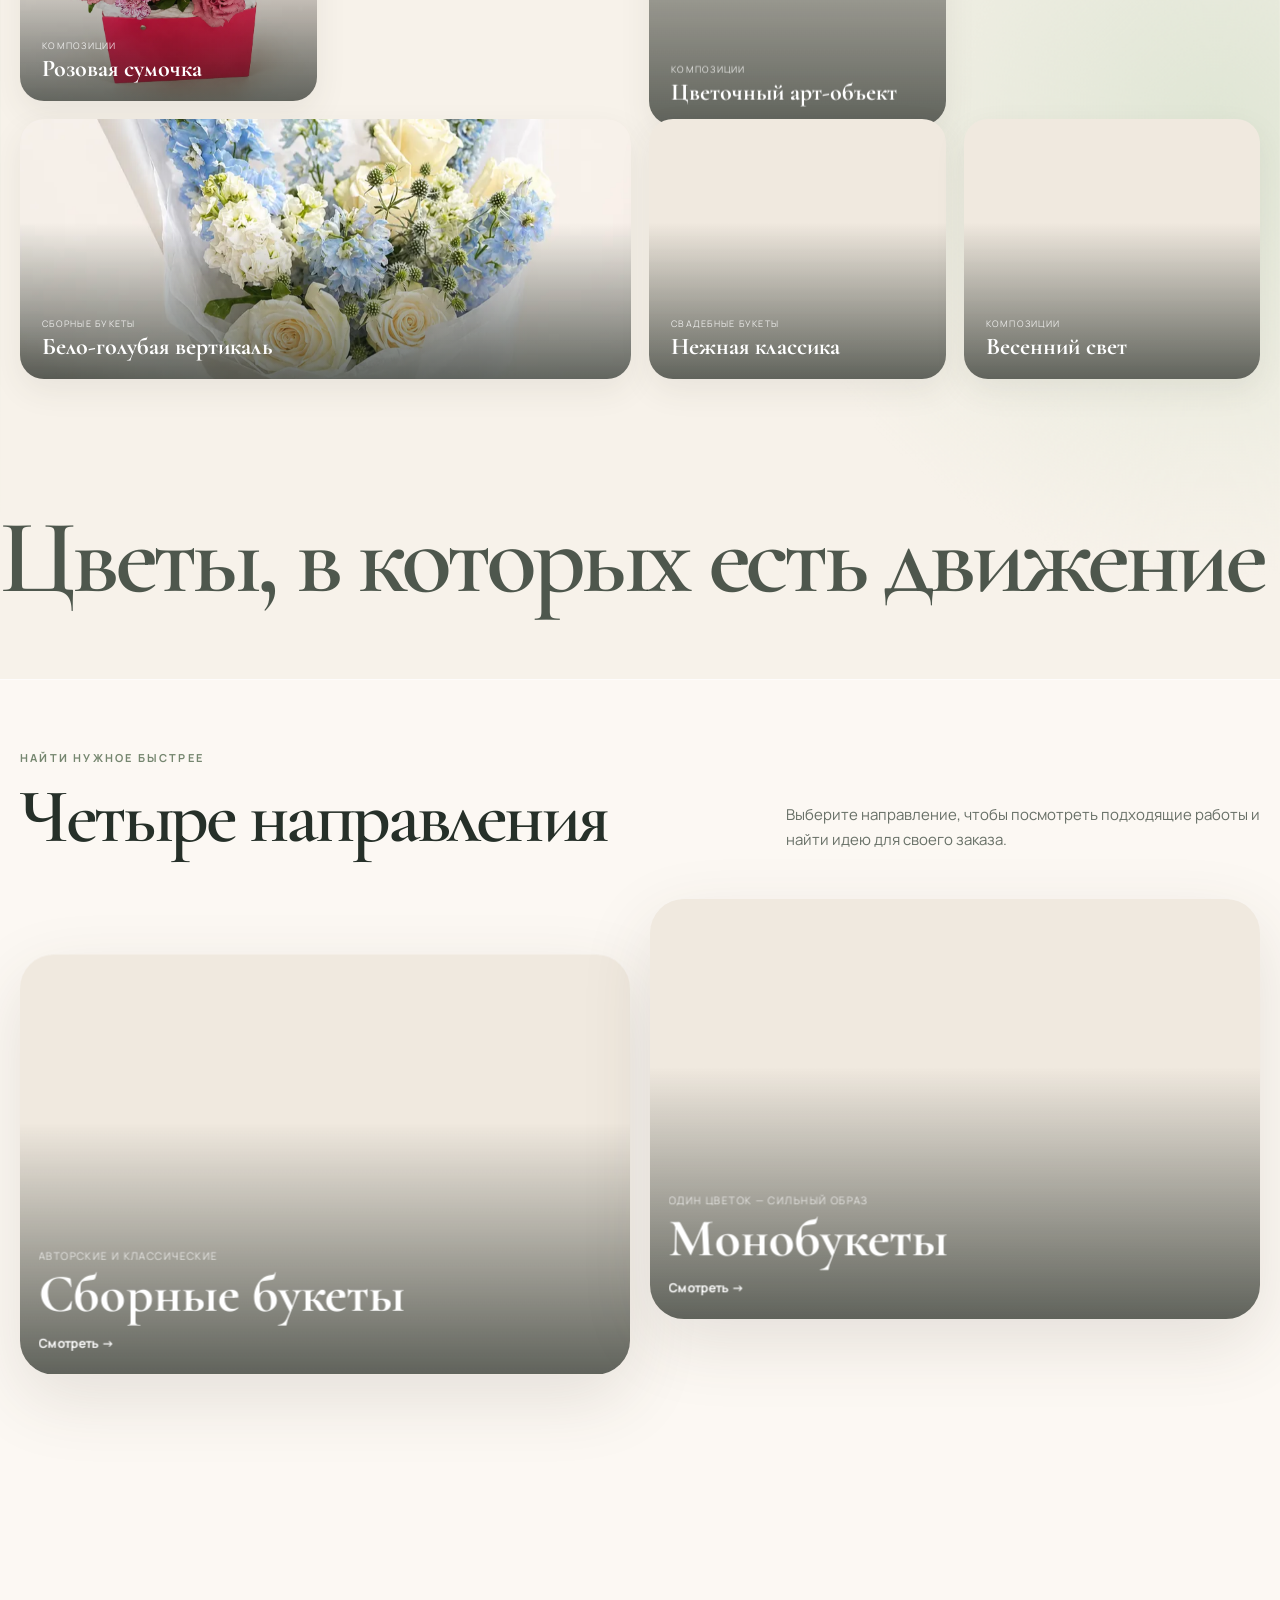
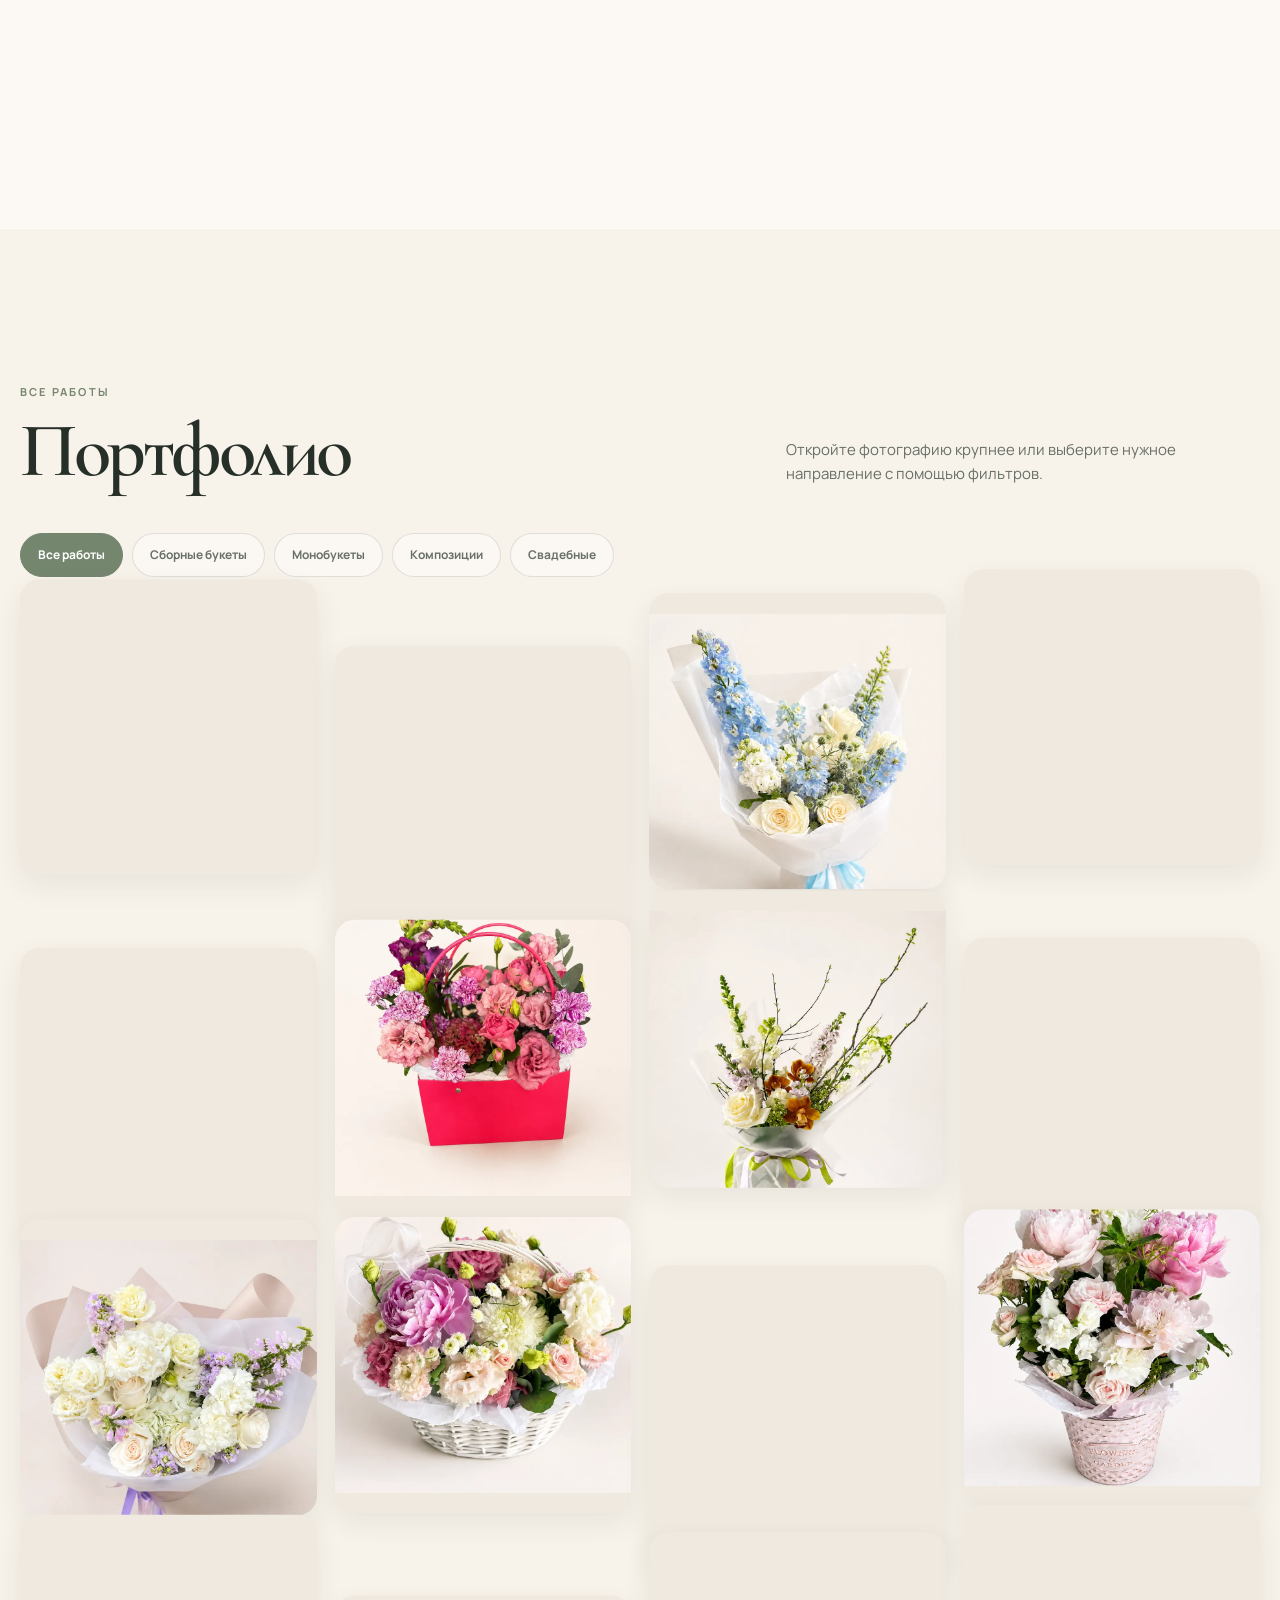
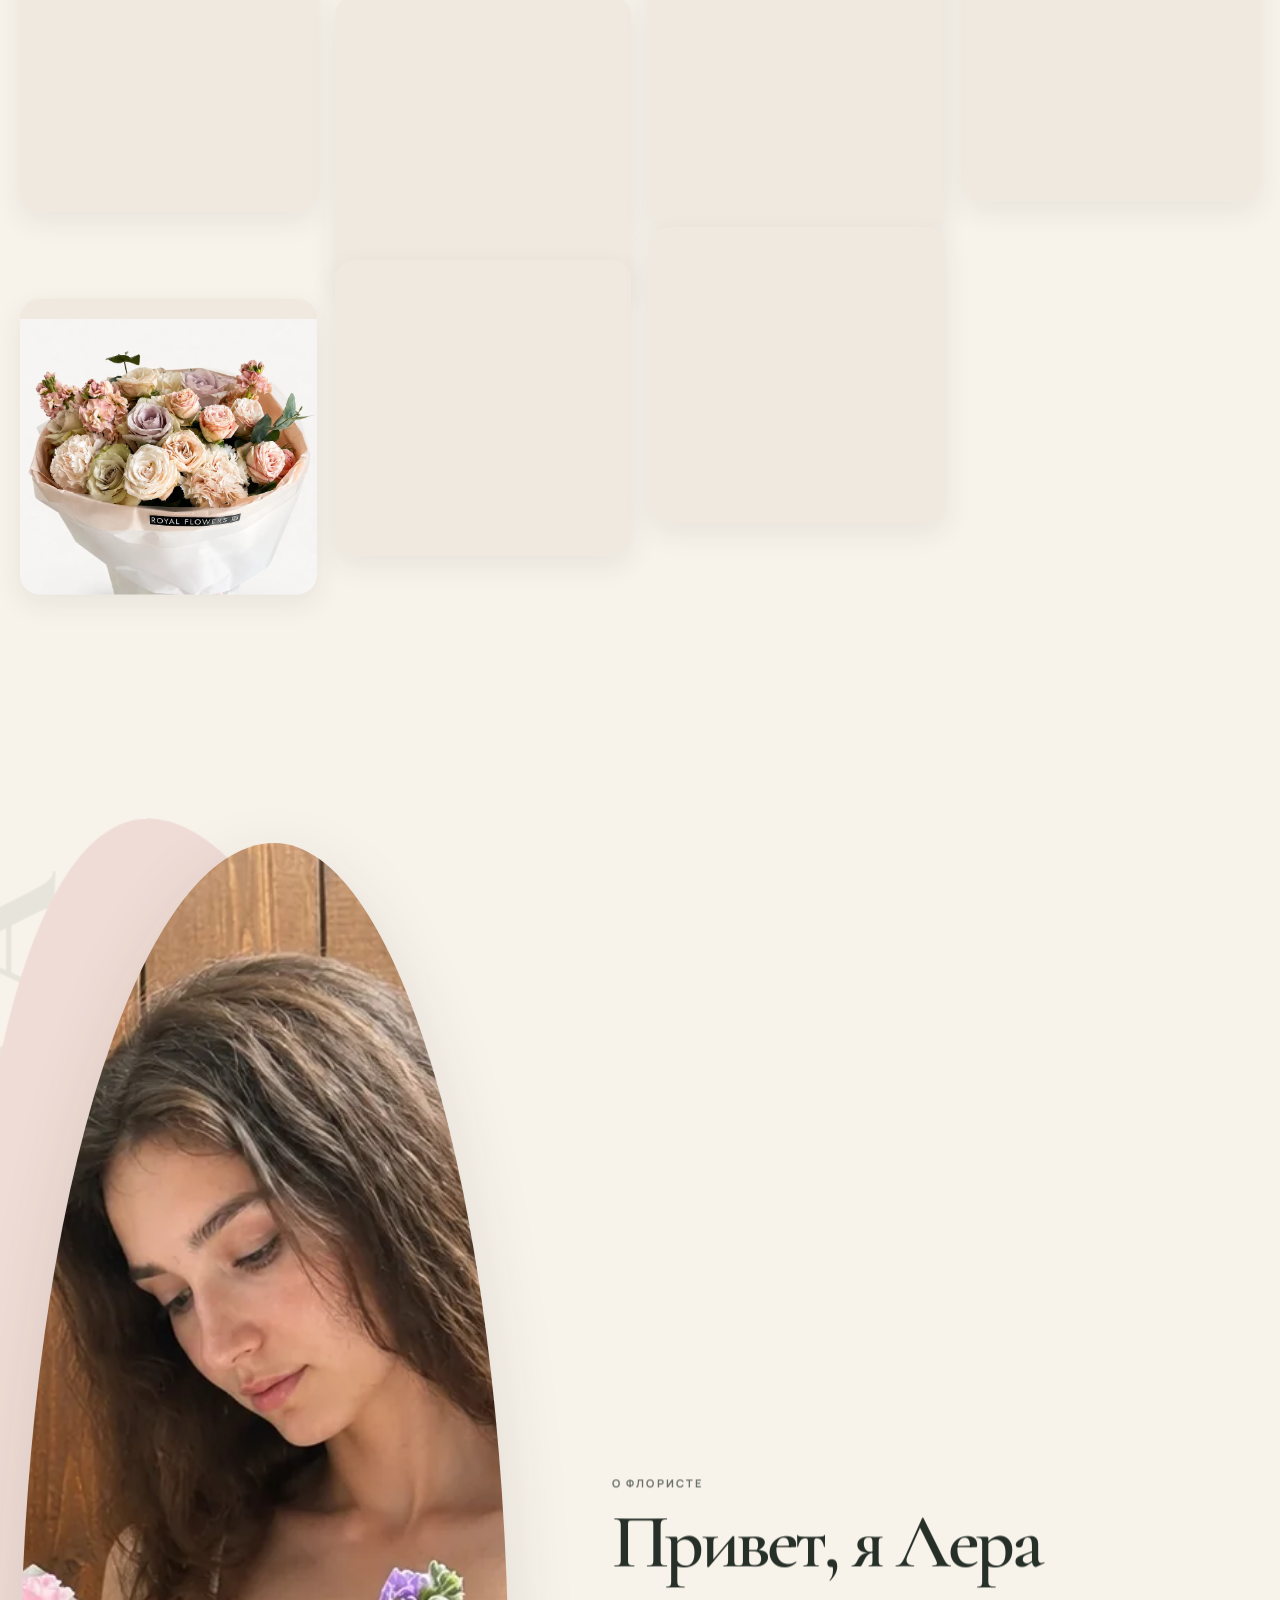
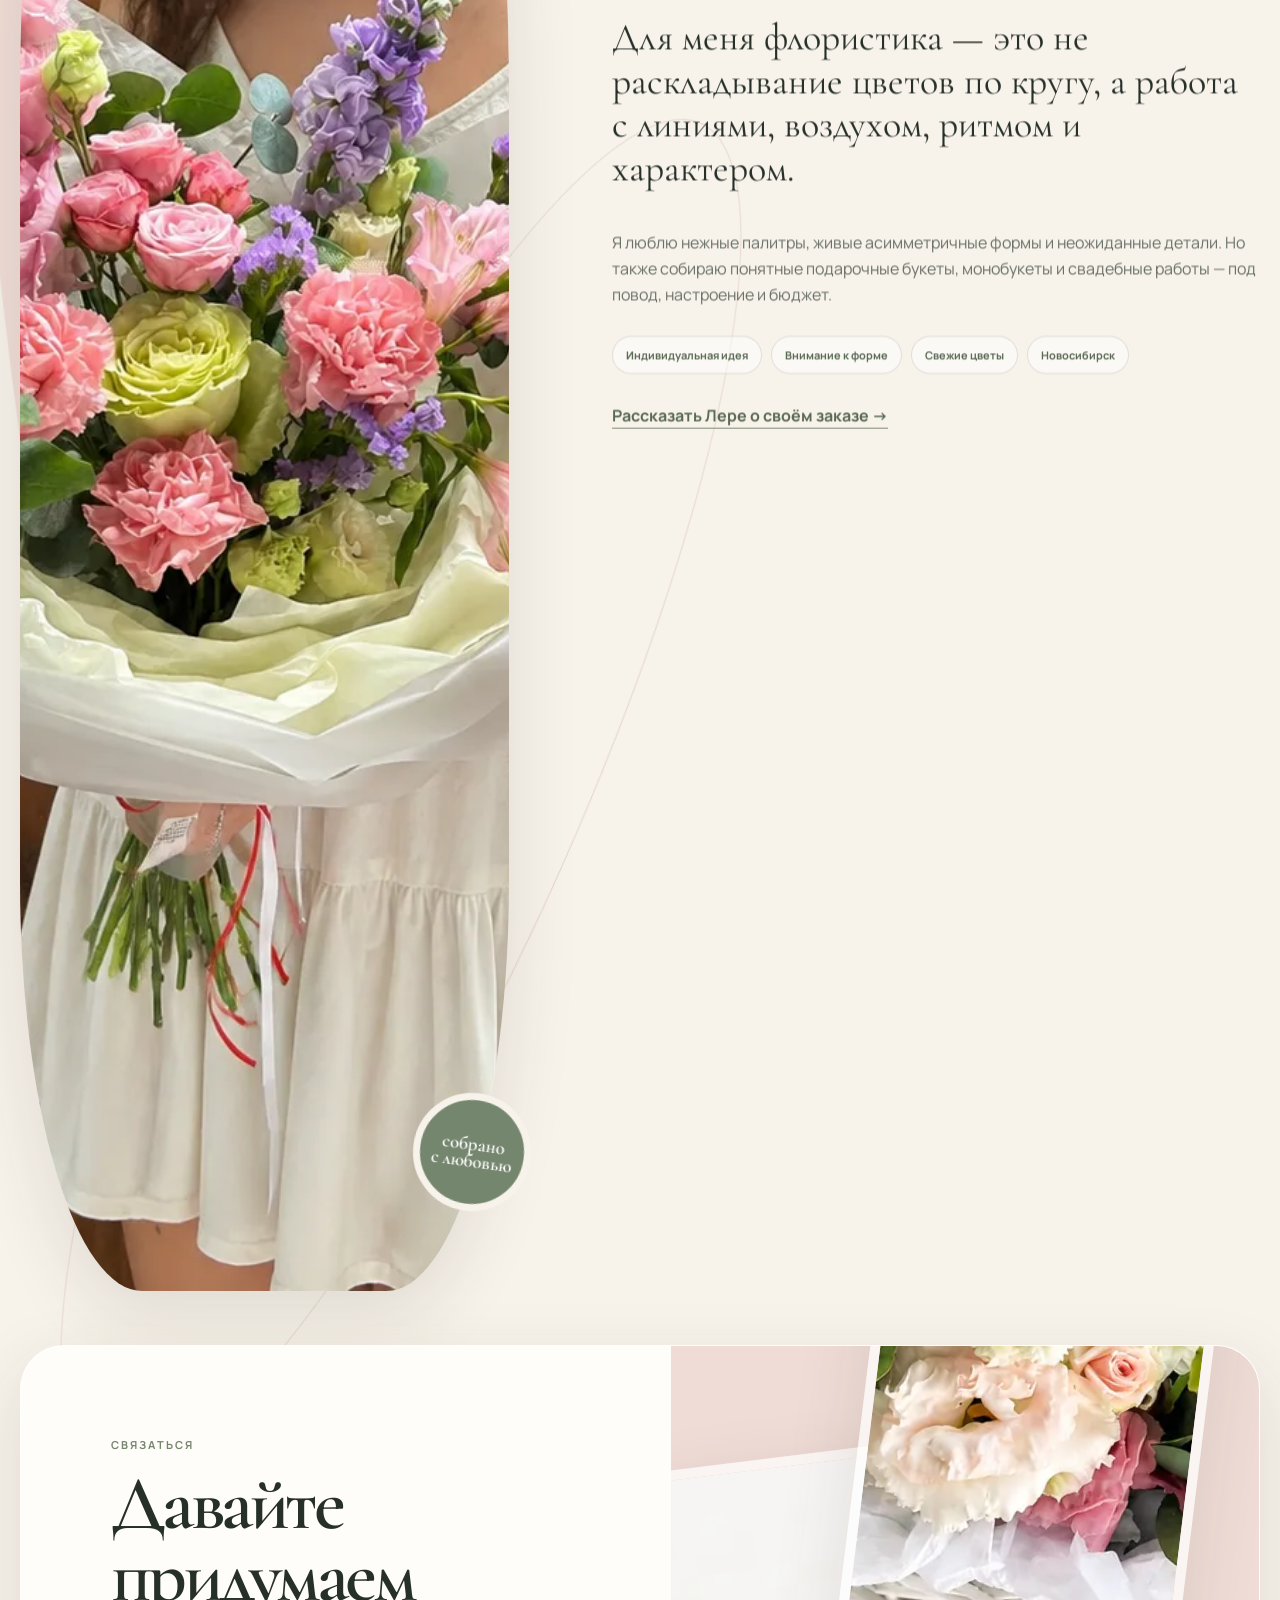
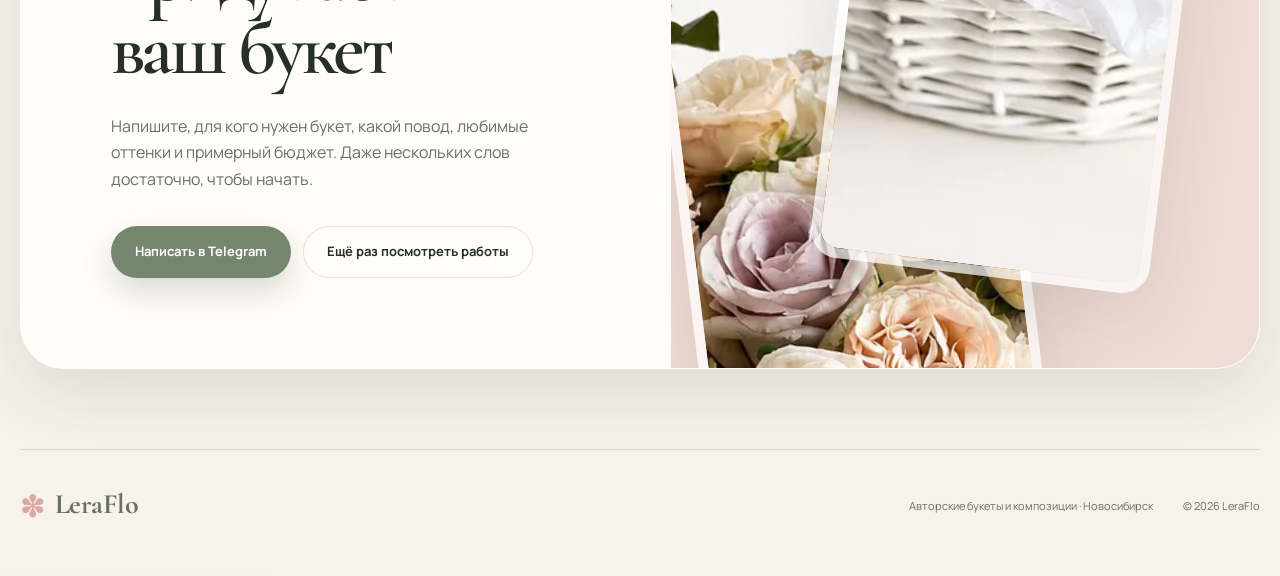
==== commit d31d88af: "1" ====
--- a/index.html
+++ b/index.html
@@ -57,9 +57,12 @@
         </ul>
       </div>
 
-      <div class="hero-visual reveal reveal-delay" aria-label="Авторский букет Леры">
+      <div class="hero-visual reveal reveal-delay" aria-label="Авторский букет Леры" data-tilt-zone>
+        <span class="hero-orbit hero-orbit-one" aria-hidden="true" data-parallax="-0.11"></span>
+        <span class="hero-orbit hero-orbit-two" aria-hidden="true" data-parallax="0.075"></span>
+        <span class="hero-flower-word" aria-hidden="true" data-parallax="-0.055">FLOW</span>
         <div class="hero-frame" data-parallax="0.035">
-          <img src="img/portfolio/mixed/airy-branch-bouquet.webp" alt="Воздушный авторский букет с ветвями" width="1254" height="1254" fetchpriority="high" decoding="async">
+          <img src="img/portfolio/mixed/airy-branch-bouquet.webp" alt="Воздушный авторский букет с ветвями" width="1254" height="1254" fetchpriority="high" decoding="async" data-parallax-image="0.09">
         </div>
         <div class="hero-card hero-card-top" data-parallax="-0.08">
           <span>Авторская форма</span>
@@ -82,17 +85,17 @@
       </div>
 
       <div class="featured-grid">
-        <button class="work-card work-card-wide reveal" type="button" data-image="img/portfolio/mixed/sunflower-bouquet.webp" data-title="Букет с подсолнухами" data-category="Сборные букеты">
+        <button class="work-card work-card-wide reveal" type="button" data-parallax="-0.017" data-parallax="-0.018" data-image="img/portfolio/mixed/sunflower-bouquet.webp" data-title="Букет с подсолнухами" data-category="Сборные букеты">
           <img src="img/portfolio/mixed/sunflower-bouquet.webp" alt="Яркий сборный букет с подсолнухами" width="1254" height="1254" loading="lazy" decoding="async">
           <span class="work-caption"><small>Сборные букеты</small><strong>Солнечный характер</strong></span>
         </button>
 
-        <button class="work-card work-card-tall reveal" type="button" data-image="img/portfolio/arrangements/floral-bust-art.webp" data-title="Цветочный арт-объект" data-category="Композиции">
+        <button class="work-card work-card-tall reveal" type="button" data-parallax="0.024" data-image="img/portfolio/arrangements/floral-bust-art.webp" data-title="Цветочный арт-объект" data-category="Композиции">
           <img src="img/portfolio/arrangements/floral-bust-art.webp" alt="Концептуальная цветочная композиция в форме бюста" width="1254" height="1254" loading="lazy" decoding="async">
           <span class="work-caption"><small>Композиции</small><strong>Цветочный арт-объект</strong></span>
         </button>
 
-        <button class="work-card reveal" type="button" data-image="img/portfolio/arrangements/garden-basket-arrangement.webp" data-title="Садовая корзина" data-category="Композиции">
+        <button class="work-card reveal" type="button" data-parallax="-0.012" data-parallax="0.018" data-parallax="0.021" data-parallax="-0.014" data-image="img/portfolio/arrangements/garden-basket-arrangement.webp" data-title="Садовая корзина" data-category="Композиции">
           <img src="img/portfolio/arrangements/garden-basket-arrangement.webp" alt="Сложная садовая композиция в корзине" width="1254" height="1254" loading="lazy" decoding="async">
           <span class="work-caption"><small>Композиции</small><strong>Садовая корзина</strong></span>
         </button>
@@ -116,6 +119,16 @@
           <img src="img/portfolio/arrangements/light-flower-bag.webp" alt="Светлая бело-зелёная цветочная композиция в сумочке" width="1254" height="1254" loading="lazy" decoding="async">
           <span class="work-caption"><small>Композиции</small><strong>Весенний свет</strong></span>
         </button>
+      </div>
+    </section>
+
+    <section class="motion-ribbon" aria-hidden="true">
+      <div class="motion-ribbon-track" data-scroll-track>
+        <span>Цветы, в которых есть движение</span>
+        <i>✽</i>
+        <span>Цветы, в которых есть движение</span>
+        <i>✽</i>
+        <span>Цветы, в которых есть движение</span>
       </div>
     </section>
 
@@ -129,20 +142,20 @@
       </div>
 
       <div class="category-grid">
-        <button class="category-card reveal" type="button" data-filter-target="mixed">
-          <img src="img/portfolio/mixed/sunflower-bouquet.webp" alt="Обложка категории сборных букетов" width="1254" height="1254" loading="lazy" decoding="async">
+        <button class="category-card reveal" type="button" data-parallax="0.024" data-tilt-card data-parallax="-0.018" data-tilt-card data-parallax="0.02" data-tilt-card data-parallax="-0.025" data-tilt-card data-filter-target="mixed">
+          <img src="img/portfolio/mixed/sunflower-bouquet.webp" alt="Обложка категории сборных букетов" width="1254" height="1254" loading="lazy" decoding="async" data-parallax-image="0.08">
           <span><small>Авторские и классические</small><strong>Сборные букеты</strong><i>Смотреть →</i></span>
         </button>
         <button class="category-card reveal" type="button" data-filter-target="mono">
-          <img src="img/portfolio/mono/blue-hydrangea-mono.webp" alt="Обложка категории монобукетов" width="1254" height="1254" loading="lazy" decoding="async">
+          <img src="img/portfolio/mono/blue-hydrangea-mono.webp" alt="Обложка категории монобукетов" width="1254" height="1254" loading="lazy" decoding="async" data-parallax-image="0.08">
           <span><small>Один цветок — сильный образ</small><strong>Монобукеты</strong><i>Смотреть →</i></span>
         </button>
         <button class="category-card reveal" type="button" data-filter-target="arrangements">
-          <img src="img/portfolio/arrangements/floral-bust-art.webp" alt="Обложка категории цветочных композиций" width="1254" height="1254" loading="lazy" decoding="async">
+          <img src="img/portfolio/arrangements/floral-bust-art.webp" alt="Обложка категории цветочных композиций" width="1254" height="1254" loading="lazy" decoding="async" data-parallax-image="0.08">
           <span><small>Корзины, сумочки и арт-объекты</small><strong>Композиции</strong><i>Смотреть →</i></span>
         </button>
         <button class="category-card reveal" type="button" data-filter-target="wedding">
-          <img src="img/portfolio/wedding/pastel-wedding-bouquet.webp" alt="Обложка категории свадебных букетов" width="1254" height="1254" loading="lazy" decoding="async">
+          <img src="img/portfolio/wedding/pastel-wedding-bouquet.webp" alt="Обложка категории свадебных букетов" width="1254" height="1254" loading="lazy" decoding="async" data-parallax-image="0.08">
           <span><small>Нежные букеты для особенного дня</small><strong>Свадебные букеты</strong><i>Смотреть →</i></span>
         </button>
       </div>
@@ -170,11 +183,13 @@
     </section>
 
     <section class="about section" id="about" aria-labelledby="about-title">
-      <div class="about-art reveal" data-parallax="0.025">
+      <div class="about-art reveal" data-parallax="0.035">
+        <span class="about-word" aria-hidden="true" data-parallax="-0.07">LERA</span>
+        <span class="about-line" aria-hidden="true" data-parallax="0.08"></span>
         <img src="img/about/lera-about.webp" alt="Флорист Лера с авторским букетом" width="1536" height="2048" loading="lazy" decoding="async">
-        <span class="about-stamp">собрано<br>с любовью</span>
-      </div>
-      <div class="about-copy reveal">
+        <span class="about-stamp" data-parallax="-0.06">собрано<br>с любовью</span>
+      </div>
+      <div class="about-copy reveal" data-parallax="-0.012">
         <p class="eyebrow">О флористе</p>
         <h2 id="about-title">Привет, я Лера</h2>
         <p class="about-lead">Для меня флористика — это не раскладывание цветов по кругу, а работа с линиями, воздухом, ритмом и характером.</p>
--- a/css/style.css
+++ b/css/style.css
@@ -629,3 +629,160 @@
   .lightbox-prev { left: 20px; }
   .lightbox-next { right: 20px; }
 }
+
+/* Enhanced depth and motion */
+body::before,
+body::after {
+  content: "";
+  position: fixed;
+  z-index: -3;
+  width: 44vw;
+  aspect-ratio: 1;
+  border-radius: 50%;
+  filter: blur(80px);
+  opacity: .32;
+  pointer-events: none;
+  transform: translate3d(0, var(--ambient-shift, 0), 0);
+}
+body::before { top: 12vh; left: -20vw; background: rgba(235, 198, 190, .48); }
+body::after { right: -19vw; bottom: 3vh; background: rgba(177, 198, 169, .52); }
+
+.hero-visual { perspective: 1200px; isolation: isolate; }
+.hero-frame {
+  transform: rotate(2deg) rotateX(var(--tilt-x, 0deg)) rotateY(var(--tilt-y, 0deg));
+  transform-style: preserve-3d;
+  transition: transform .22s ease-out;
+  will-change: transform, translate;
+}
+.hero-frame img,
+[data-parallax-image] {
+  --image-shift: 0px;
+  transform: translate3d(0, var(--image-shift), 0) scale(1.09);
+  will-change: transform;
+}
+.hero-frame img { transition: transform .2s linear; }
+.hero-orbit {
+  position: absolute;
+  z-index: -1;
+  border: 1px solid rgba(83, 104, 78, .24);
+  border-radius: 50%;
+  pointer-events: none;
+}
+.hero-orbit-one { width: 470px; height: 470px; top: 4%; right: -8%; transform: rotate(18deg); }
+.hero-orbit-two { width: 610px; height: 300px; right: -18%; bottom: 8%; border-color: rgba(191, 143, 136, .22); transform: rotate(-21deg); }
+.hero-flower-word {
+  position: absolute;
+  z-index: -2;
+  top: 42%;
+  right: -9%;
+  color: rgba(71, 88, 67, .065);
+  font-family: "Cormorant Garamond", serif;
+  font-size: clamp(110px, 15vw, 230px);
+  font-weight: 700;
+  letter-spacing: -.08em;
+  line-height: .7;
+  pointer-events: none;
+}
+
+.motion-ribbon {
+  width: 100%;
+  overflow: hidden;
+  padding: 22px 0 34px;
+}
+.motion-ribbon-track {
+  display: flex;
+  width: max-content;
+  align-items: center;
+  gap: clamp(24px, 4vw, 58px);
+  white-space: nowrap;
+  will-change: transform;
+}
+.motion-ribbon span {
+  color: rgba(45, 57, 47, .84);
+  font-family: "Cormorant Garamond", serif;
+  font-size: clamp(54px, 8.2vw, 128px);
+  font-weight: 600;
+  letter-spacing: -.045em;
+  line-height: .85;
+}
+.motion-ribbon i { color: var(--blush); font-size: clamp(28px, 4vw, 58px); font-style: normal; }
+
+.work-card,
+.category-card,
+.portfolio-item,
+.about-art,
+.about-copy,
+.hero-card,
+.hero-orbit,
+.hero-flower-word,
+.about-stamp,
+.about-line,
+.about-word { will-change: translate; }
+
+.work-card img,
+.category-card img {
+  transform: translate3d(var(--hover-x, 0px), calc(var(--image-shift, 0px) + var(--hover-y, 0px)), 0) scale(1.1);
+}
+.work-card:hover img,
+.category-card:hover img { transform: translate3d(var(--hover-x, 0px), calc(var(--image-shift, 0px) + var(--hover-y, 0px)), 0) scale(1.16); }
+
+.category-card {
+  perspective: 900px;
+  transform-style: preserve-3d;
+  transition: box-shadow .35s ease;
+}
+.category-card span { transform: translateZ(36px); }
+.category-card:hover { box-shadow: 0 32px 80px rgba(69, 58, 45, .18); }
+
+.portfolio-item:nth-child(4n + 2) { top: 14px; }
+.portfolio-item:nth-child(4n + 4) { top: -10px; }
+
+.about { position: relative; }
+.about-art { isolation: isolate; }
+.about-word {
+  position: absolute;
+  z-index: -2;
+  top: 5%;
+  left: -19%;
+  color: rgba(70, 91, 67, .085);
+  font-family: "Cormorant Garamond", serif;
+  font-size: clamp(100px, 15vw, 220px);
+  font-weight: 700;
+  letter-spacing: -.08em;
+  line-height: .7;
+  writing-mode: vertical-rl;
+  transform: rotate(180deg);
+}
+.about-line {
+  position: absolute;
+  z-index: -1;
+  width: 72%;
+  height: 72%;
+  right: -14%;
+  bottom: -9%;
+  border: 1px solid rgba(179, 130, 124, .25);
+  border-radius: 50%;
+  transform: rotate(24deg);
+}
+
+@media (max-width: 820px) {
+  .motion-ribbon { padding-block: 5px 25px; }
+  .hero-orbit-one { width: 390px; height: 390px; }
+  .hero-orbit-two { width: 450px; height: 230px; }
+  .about-word { left: -6%; opacity: .65; }
+  .portfolio-item:nth-child(n) { translate: 0 0; }
+}
+
+@media (max-width: 560px) {
+  .hero-flower-word { right: -2%; font-size: 95px; }
+  .hero-orbit { opacity: .55; }
+  .motion-ribbon span { font-size: 49px; }
+  .about-word { display: none; }
+}
+
+@media (prefers-reduced-motion: reduce) {
+  body::before, body::after { transform: none; }
+  .motion-ribbon-track { transform: none !important; }
+  .hero-frame { transform: rotate(2deg); }
+  [data-parallax-image] { --image-shift: 0px !important; }
+}
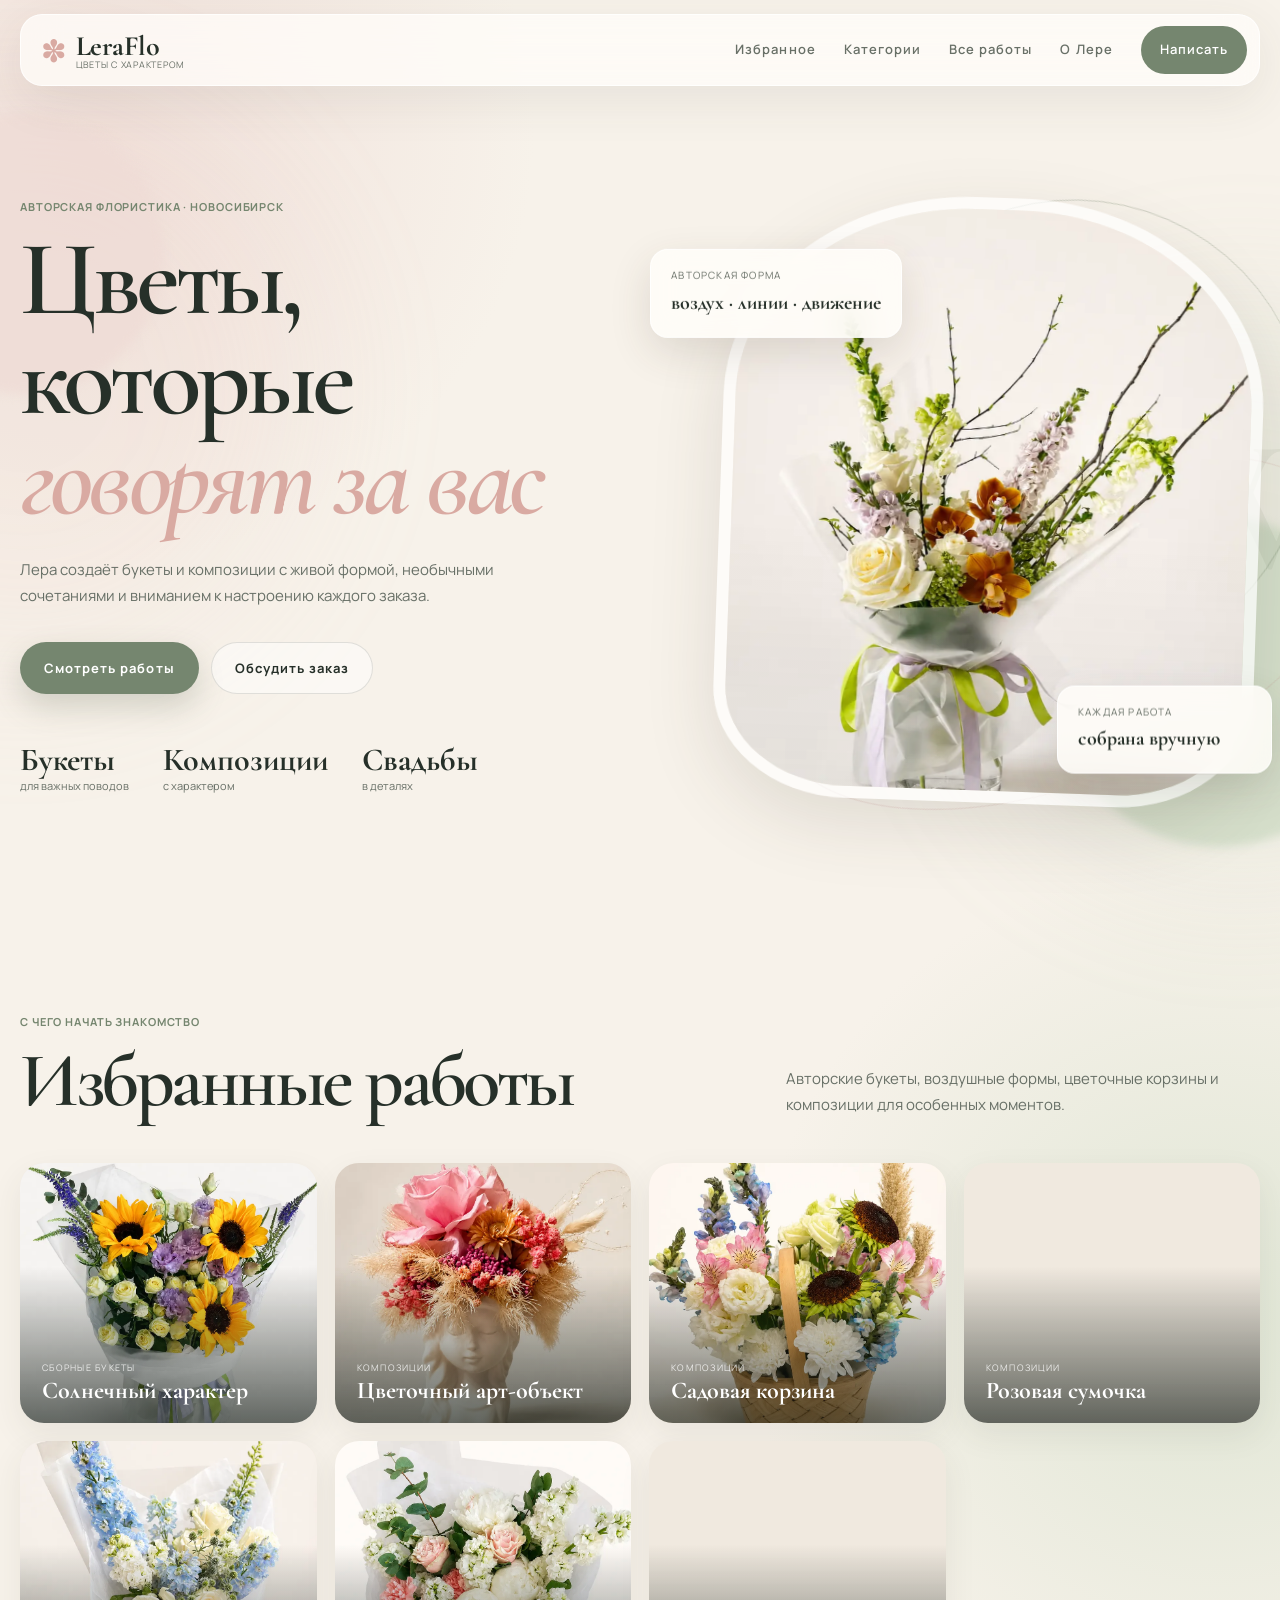
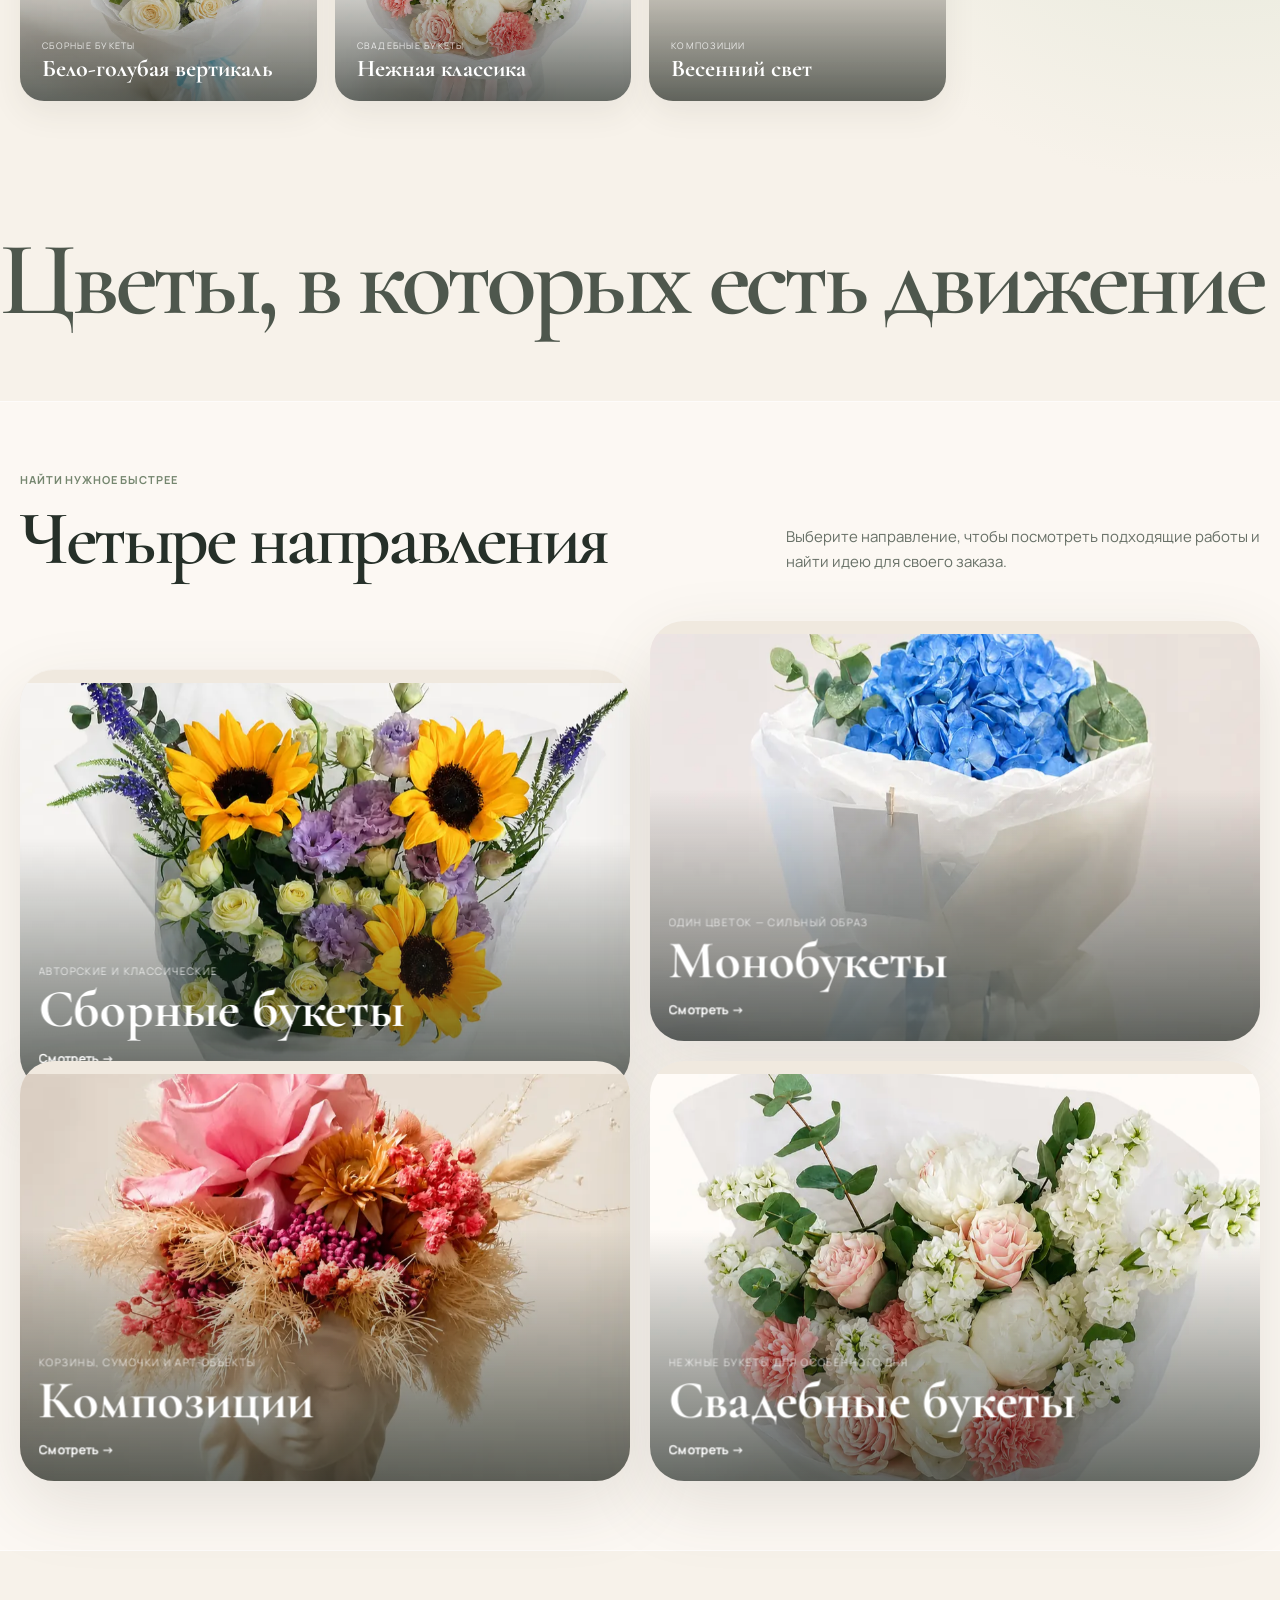
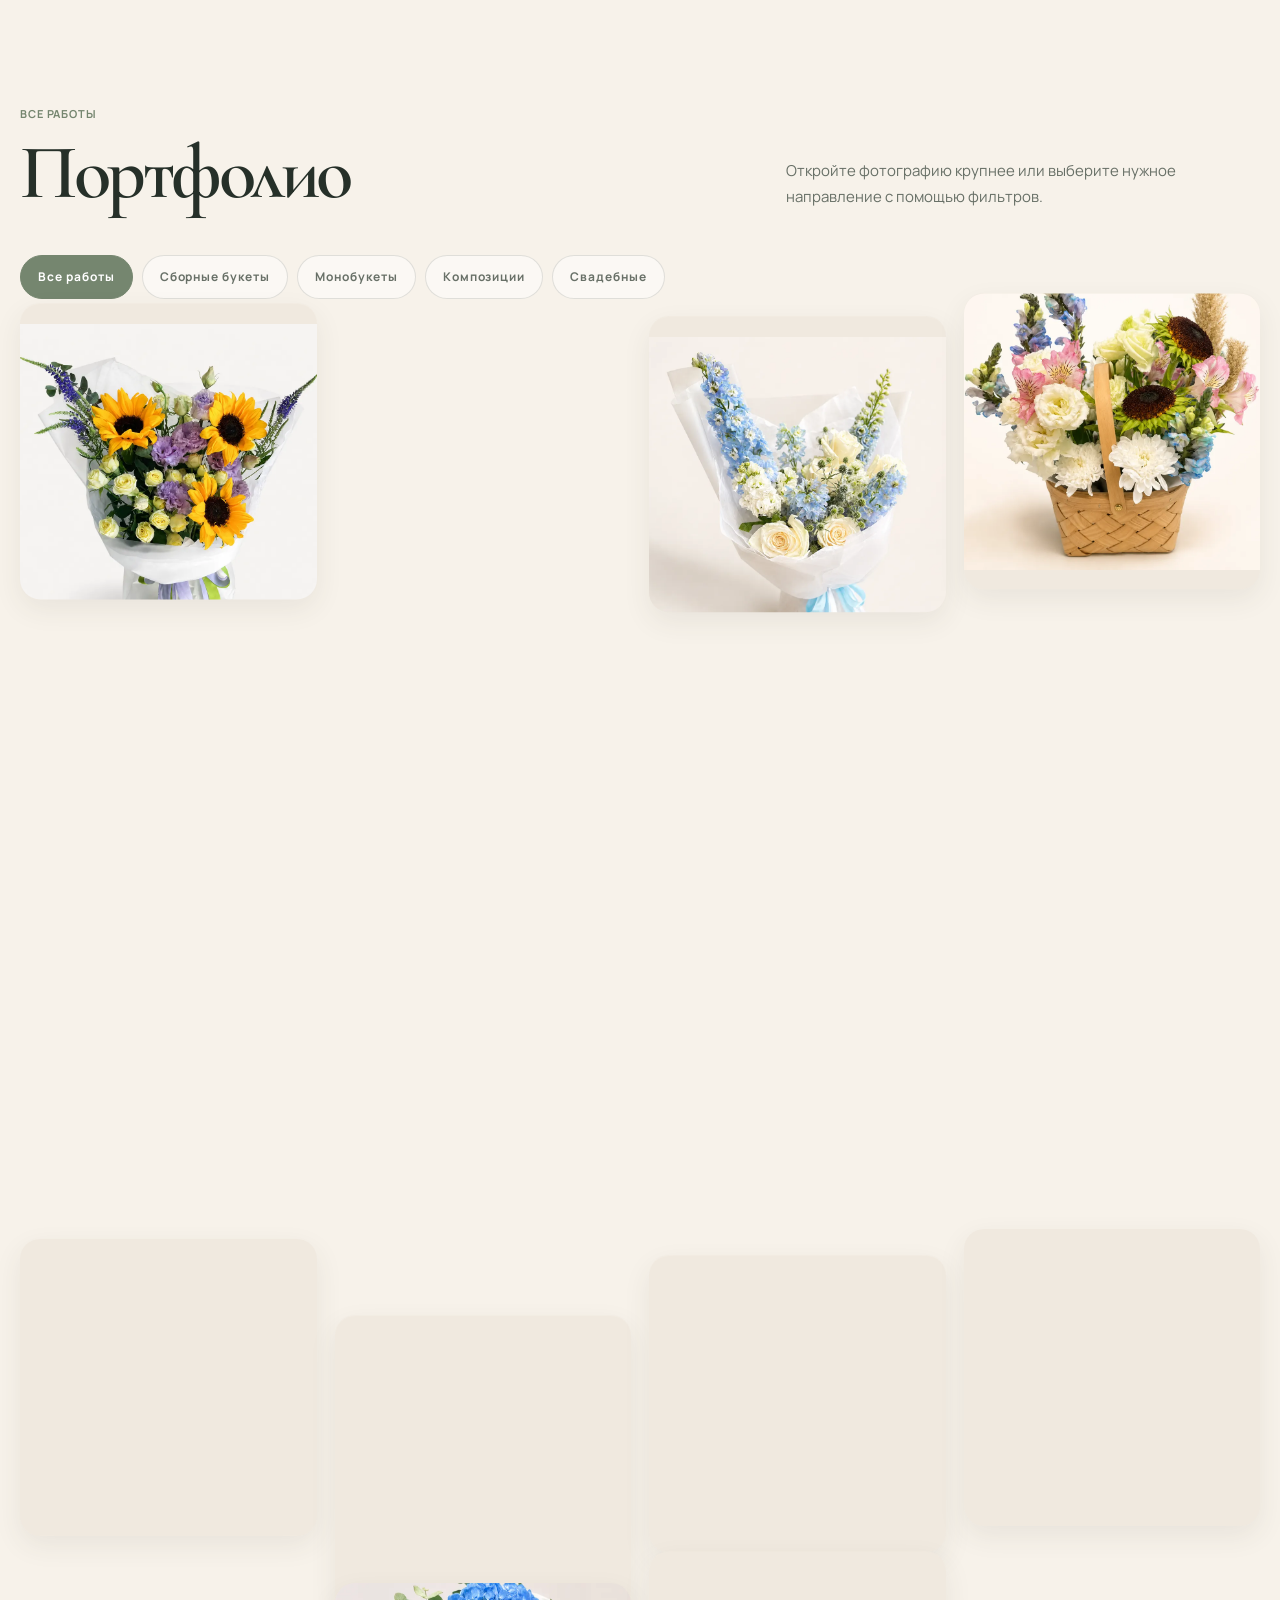
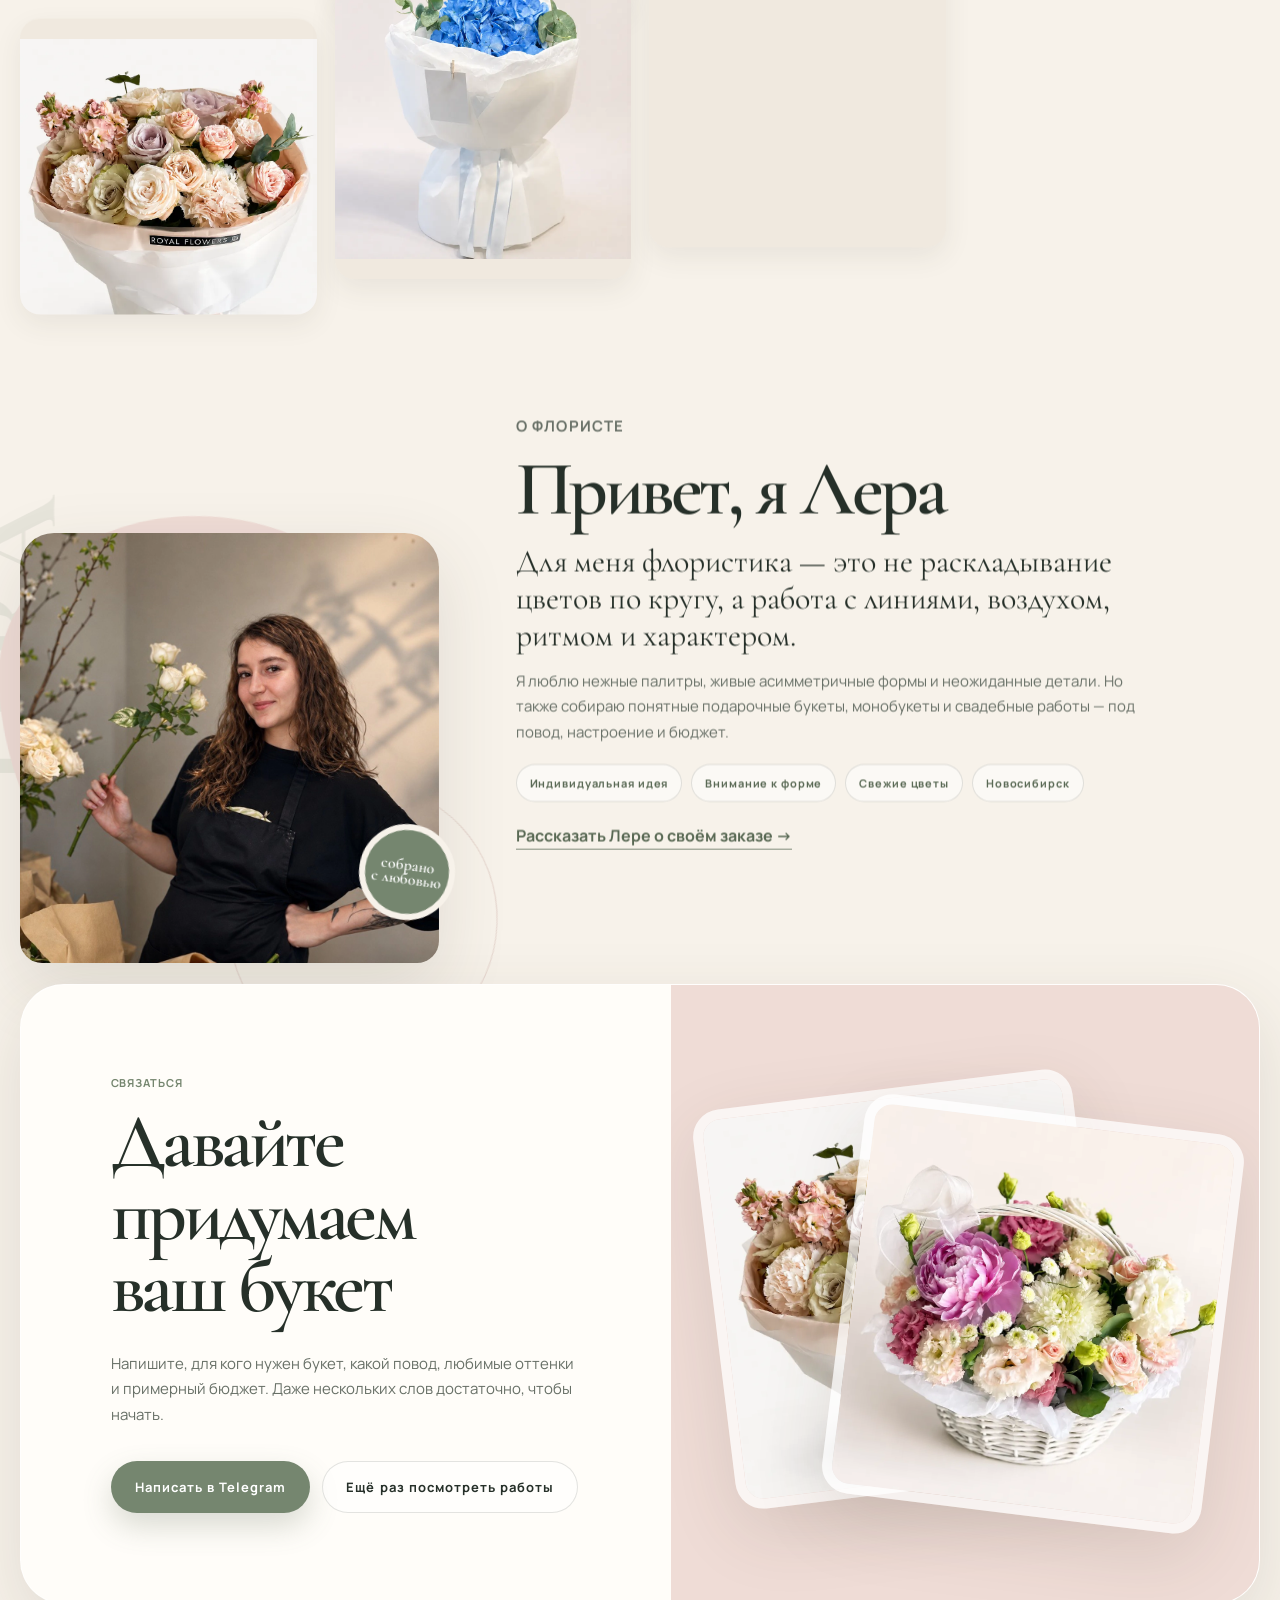
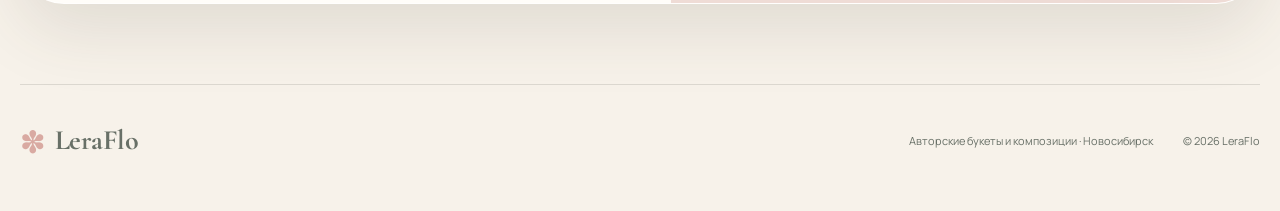
==== commit 75b40212: "1" ====
--- a/index.html
+++ b/index.html
@@ -85,38 +85,38 @@
       </div>
 
       <div class="featured-grid">
-        <button class="work-card work-card-wide reveal" type="button" data-parallax="-0.017" data-parallax="-0.018" data-image="img/portfolio/mixed/sunflower-bouquet.webp" data-title="Букет с подсолнухами" data-category="Сборные букеты">
-          <img src="img/portfolio/mixed/sunflower-bouquet.webp" alt="Яркий сборный букет с подсолнухами" width="1254" height="1254" loading="lazy" decoding="async">
+        <button class="work-card reveal" type="button" data-image="img/portfolio/mixed/sunflower-bouquet.webp" data-title="Букет с подсолнухами" data-category="Сборные букеты">
+          <img class="featured-position-sunflower" src="img/portfolio/mixed/sunflower-bouquet.webp" alt="Яркий сборный букет с подсолнухами" width="1254" height="1254" loading="lazy" decoding="async">
           <span class="work-caption"><small>Сборные букеты</small><strong>Солнечный характер</strong></span>
         </button>
 
-        <button class="work-card work-card-tall reveal" type="button" data-parallax="0.024" data-image="img/portfolio/arrangements/floral-bust-art.webp" data-title="Цветочный арт-объект" data-category="Композиции">
-          <img src="img/portfolio/arrangements/floral-bust-art.webp" alt="Концептуальная цветочная композиция в форме бюста" width="1254" height="1254" loading="lazy" decoding="async">
+        <button class="work-card reveal" type="button" data-image="img/portfolio/arrangements/floral-bust-art.webp" data-title="Цветочный арт-объект" data-category="Композиции">
+          <img class="featured-position-bust" src="img/portfolio/arrangements/floral-bust-art.webp" alt="Концептуальная цветочная композиция в форме бюста" width="1254" height="1254" loading="lazy" decoding="async">
           <span class="work-caption"><small>Композиции</small><strong>Цветочный арт-объект</strong></span>
         </button>
 
-        <button class="work-card reveal" type="button" data-parallax="-0.012" data-parallax="0.018" data-parallax="0.021" data-parallax="-0.014" data-image="img/portfolio/arrangements/garden-basket-arrangement.webp" data-title="Садовая корзина" data-category="Композиции">
-          <img src="img/portfolio/arrangements/garden-basket-arrangement.webp" alt="Сложная садовая композиция в корзине" width="1254" height="1254" loading="lazy" decoding="async">
+        <button class="work-card reveal" type="button" data-image="img/portfolio/arrangements/garden-basket-arrangement.webp" data-title="Садовая корзина" data-category="Композиции">
+          <img class="featured-position-basket" src="img/portfolio/arrangements/garden-basket-arrangement.webp" alt="Сложная садовая композиция в корзине" width="1254" height="1254" loading="lazy" decoding="async">
           <span class="work-caption"><small>Композиции</small><strong>Садовая корзина</strong></span>
         </button>
 
         <button class="work-card reveal" type="button" data-image="img/portfolio/arrangements/pink-flower-bag.webp" data-title="Розовая сумочка" data-category="Композиции">
-          <img src="img/portfolio/arrangements/pink-flower-bag.webp" alt="Яркая розовая цветочная композиция в сумочке" width="1254" height="1254" loading="lazy" decoding="async">
+          <img class="featured-position-pink-bag" src="img/portfolio/arrangements/pink-flower-bag.webp" alt="Яркая розовая цветочная композиция в сумочке" width="1254" height="1254" loading="lazy" decoding="async">
           <span class="work-caption"><small>Композиции</small><strong>Розовая сумочка</strong></span>
         </button>
 
-        <button class="work-card work-card-wide reveal" type="button" data-image="img/portfolio/mixed/blue-white-vertical-bouquet.webp" data-title="Бело-голубая вертикаль" data-category="Сборные букеты">
-          <img src="img/portfolio/mixed/blue-white-vertical-bouquet.webp" alt="Воздушный бело-голубой вертикальный букет" width="1254" height="1254" loading="lazy" decoding="async">
+        <button class="work-card reveal" type="button" data-image="img/portfolio/mixed/blue-white-vertical-bouquet.webp" data-title="Бело-голубая вертикаль" data-category="Сборные букеты">
+          <img class="featured-position-vertical" src="img/portfolio/mixed/blue-white-vertical-bouquet.webp" alt="Воздушный бело-голубой вертикальный букет" width="1254" height="1254" loading="lazy" decoding="async">
           <span class="work-caption"><small>Сборные букеты</small><strong>Бело-голубая вертикаль</strong></span>
         </button>
 
         <button class="work-card reveal" type="button" data-image="img/portfolio/wedding/pastel-wedding-bouquet.webp" data-title="Пастельный свадебный букет" data-category="Свадебные букеты">
-          <img src="img/portfolio/wedding/pastel-wedding-bouquet.webp" alt="Нежный пастельный свадебный букет" width="1254" height="1254" loading="lazy" decoding="async">
+          <img class="featured-position-wedding" src="img/portfolio/wedding/pastel-wedding-bouquet.webp" alt="Нежный пастельный свадебный букет" width="1254" height="1254" loading="lazy" decoding="async">
           <span class="work-caption"><small>Свадебные букеты</small><strong>Нежная классика</strong></span>
         </button>
 
         <button class="work-card reveal" type="button" data-image="img/portfolio/arrangements/light-flower-bag.webp" data-title="Светлая цветочная сумочка" data-category="Композиции">
-          <img src="img/portfolio/arrangements/light-flower-bag.webp" alt="Светлая бело-зелёная цветочная композиция в сумочке" width="1254" height="1254" loading="lazy" decoding="async">
+          <img class="featured-position-light-bag" src="img/portfolio/arrangements/light-flower-bag.webp" alt="Светлая бело-зелёная цветочная композиция в сумочке" width="1254" height="1254" loading="lazy" decoding="async">
           <span class="work-caption"><small>Композиции</small><strong>Весенний свет</strong></span>
         </button>
       </div>
@@ -143,7 +143,7 @@
 
       <div class="category-grid">
         <button class="category-card reveal" type="button" data-parallax="0.024" data-tilt-card data-parallax="-0.018" data-tilt-card data-parallax="0.02" data-tilt-card data-parallax="-0.025" data-tilt-card data-filter-target="mixed">
-          <img src="img/portfolio/mixed/sunflower-bouquet.webp" alt="Обложка категории сборных букетов" width="1254" height="1254" loading="lazy" decoding="async" data-parallax-image="0.08">
+          <img class="featured-position-sunflower" src="img/portfolio/mixed/sunflower-bouquet.webp" alt="Обложка категории сборных букетов" width="1254" height="1254" loading="lazy" decoding="async" data-parallax-image="0.08">
           <span><small>Авторские и классические</small><strong>Сборные букеты</strong><i>Смотреть →</i></span>
         </button>
         <button class="category-card reveal" type="button" data-filter-target="mono">
@@ -151,11 +151,11 @@
           <span><small>Один цветок — сильный образ</small><strong>Монобукеты</strong><i>Смотреть →</i></span>
         </button>
         <button class="category-card reveal" type="button" data-filter-target="arrangements">
-          <img src="img/portfolio/arrangements/floral-bust-art.webp" alt="Обложка категории цветочных композиций" width="1254" height="1254" loading="lazy" decoding="async" data-parallax-image="0.08">
+          <img class="featured-position-bust" src="img/portfolio/arrangements/floral-bust-art.webp" alt="Обложка категории цветочных композиций" width="1254" height="1254" loading="lazy" decoding="async" data-parallax-image="0.08">
           <span><small>Корзины, сумочки и арт-объекты</small><strong>Композиции</strong><i>Смотреть →</i></span>
         </button>
         <button class="category-card reveal" type="button" data-filter-target="wedding">
-          <img src="img/portfolio/wedding/pastel-wedding-bouquet.webp" alt="Обложка категории свадебных букетов" width="1254" height="1254" loading="lazy" decoding="async" data-parallax-image="0.08">
+          <img class="featured-position-wedding" src="img/portfolio/wedding/pastel-wedding-bouquet.webp" alt="Обложка категории свадебных букетов" width="1254" height="1254" loading="lazy" decoding="async" data-parallax-image="0.08">
           <span><small>Нежные букеты для особенного дня</small><strong>Свадебные букеты</strong><i>Смотреть →</i></span>
         </button>
       </div>
--- a/css/style.css
+++ b/css/style.css
@@ -786,3 +786,325 @@
   .hero-frame { transform: rotate(2deg); }
   [data-parallax-image] { --image-shift: 0px !important; }
 }
+
+
+/* V5: responsive refinement and unified typography */
+html,
+body {
+  width: 100%;
+  max-width: 100%;
+  overflow-x: clip;
+}
+
+body {
+  font-size: 16px;
+  line-height: 1.65;
+}
+
+main,
+section,
+header,
+footer,
+nav,
+div {
+  min-width: 0;
+}
+
+h1,
+h2,
+.brand-name,
+.work-caption strong,
+.category-card strong,
+.hero-card strong,
+.about-lead,
+.lightbox figcaption strong {
+  font-family: "Cormorant Garamond", Georgia, serif;
+}
+
+p,
+a,
+button,
+span,
+small,
+strong,
+li {
+  overflow-wrap: anywhere;
+}
+
+.section-heading > p,
+.hero-text,
+.about-copy > p,
+.contact-panel > p:not(.eyebrow) {
+  font-size: clamp(15px, 1.15vw, 18px);
+  line-height: 1.7;
+}
+
+.eyebrow,
+.brand-note,
+.site-nav a,
+.button,
+.filter-button,
+.about-points span {
+  font-family: "Manrope", system-ui, sans-serif;
+  letter-spacing: .08em;
+}
+
+/* Compact “About the florist” block */
+.about {
+  grid-template-columns: minmax(280px, .72fr) minmax(0, 1.28fr);
+  gap: clamp(38px, 6vw, 82px);
+  align-items: center;
+  padding-block: 76px;
+}
+
+.about-art {
+  width: 100%;
+  max-width: 430px;
+  height: clamp(300px, 34vw, 430px);
+  margin-inline: auto;
+}
+
+.about-art::before {
+  inset: -18px 26px 20px -18px;
+}
+
+.about-art img {
+  width: 100%;
+  height: 100%;
+  aspect-ratio: auto;
+  object-fit: cover;
+  object-position: center 35%;
+  border-radius: 34px 34px 22px 22px;
+}
+
+.about-copy h2 {
+  margin-bottom: 18px;
+}
+
+.about-copy .about-lead {
+  font-size: clamp(24px, 2.5vw, 34px);
+}
+
+.about-copy > p {
+  margin-block: 0 14px;
+}
+
+.about-points {
+  margin: 20px 0;
+}
+
+.about-stamp {
+  right: -16px;
+  bottom: -15px;
+  width: 96px;
+  height: 96px;
+  border-width: 6px;
+  font-size: 16px;
+}
+
+.about-word {
+  top: 7%;
+  left: -12%;
+  font-size: clamp(82px, 10vw, 150px);
+}
+
+.about-line {
+  width: 64%;
+  height: 64%;
+}
+
+/* Keep decorative motion inside the viewport */
+.motion-ribbon,
+.categories,
+.hero,
+.about,
+.contact,
+.site-footer {
+  max-width: 100%;
+}
+
+.hero-orbit,
+.hero-flower-word,
+.about-word,
+.about-line,
+.hero-glow,
+body::before,
+body::after {
+  pointer-events: none;
+}
+
+@media (max-width: 1200px) {
+  .section {
+    width: min(calc(100% - 36px), var(--max-width));
+  }
+
+  h1 { font-size: clamp(62px, 8vw, 108px); }
+  h2 { font-size: clamp(45px, 5.5vw, 76px); }
+}
+
+@media (max-width: 900px) {
+  .section {
+    width: min(calc(100% - 28px), var(--max-width));
+    padding-block: 72px;
+  }
+
+  .about {
+    grid-template-columns: minmax(240px, .8fr) minmax(0, 1.2fr);
+    gap: 34px;
+  }
+
+  .about-art {
+    height: 350px;
+  }
+}
+
+@media (max-width: 820px) {
+  html,
+  body {
+    overflow-x: hidden;
+  }
+
+  .site-header {
+    width: calc(100% - 20px);
+    max-width: calc(100vw - 20px);
+  }
+
+  .hero,
+  .section,
+  .contact,
+  .site-footer {
+    max-width: calc(100vw - 20px);
+  }
+
+  .hero-orbit,
+  .hero-flower-word,
+  .about-word,
+  .about-line {
+    display: none;
+  }
+
+  .about {
+    grid-template-columns: 1fr;
+    padding-block: 64px;
+  }
+
+  .about-art {
+    width: min(100%, 560px);
+    max-width: 560px;
+    height: clamp(280px, 64vw, 390px);
+  }
+
+  .about-copy {
+    width: min(100%, 680px);
+    margin-inline: auto;
+  }
+
+  .motion-ribbon-track {
+    transform: none !important;
+  }
+}
+
+@media (max-width: 560px) {
+  :root {
+    --radius-large: 26px;
+    --radius-medium: 20px;
+  }
+
+  body {
+    font-size: 15px;
+  }
+
+  .section {
+    width: calc(100% - 20px);
+    padding-block: 58px;
+  }
+
+  .site-header {
+    left: 10px;
+    right: 10px;
+    width: auto;
+    max-width: none;
+    transform: none;
+  }
+
+  .brand-name { font-size: 25px; }
+  h1 { font-size: clamp(50px, 15vw, 70px); }
+  h2 { font-size: clamp(40px, 12vw, 58px); }
+
+  .hero-text,
+  .section-heading > p,
+  .about-copy > p,
+  .contact-panel > p:not(.eyebrow) {
+    font-size: 15px;
+  }
+
+  .hero-visual,
+  .hero-frame,
+  .category-card,
+  .work-card,
+  .portfolio-item,
+  .contact,
+  .contact-collage {
+    max-width: 100%;
+  }
+
+  .hero-card {
+    max-width: min(180px, 52vw);
+  }
+
+  .about {
+    padding-block: 52px;
+  }
+
+  .about-art {
+    width: 100%;
+    height: 270px;
+  }
+
+  .about-art::before {
+    inset: -10px 12px 12px -10px;
+  }
+
+  .about-art img {
+    border-radius: 24px;
+    object-position: center 32%;
+  }
+
+  .about-stamp {
+    right: 8px;
+    bottom: -18px;
+    width: 82px;
+    height: 82px;
+    border-width: 5px;
+    font-size: 14px;
+  }
+
+  .about-copy .about-lead {
+    font-size: clamp(23px, 7vw, 29px);
+  }
+
+  .motion-ribbon {
+    width: 100vw;
+    max-width: 100vw;
+  }
+}
+.contact-photo {
+  width: 65%;
+  height: 65%;
+  object-fit: cover;
+}
+
+.contact-photo-one {
+  object-position: center 35%;
+}
+
+.contact-photo-two {
+  object-position: center 45%;
+}
+
+@supports not (overflow: clip) {
+  html,
+  body {
+    overflow-x: hidden;
+  }
+}
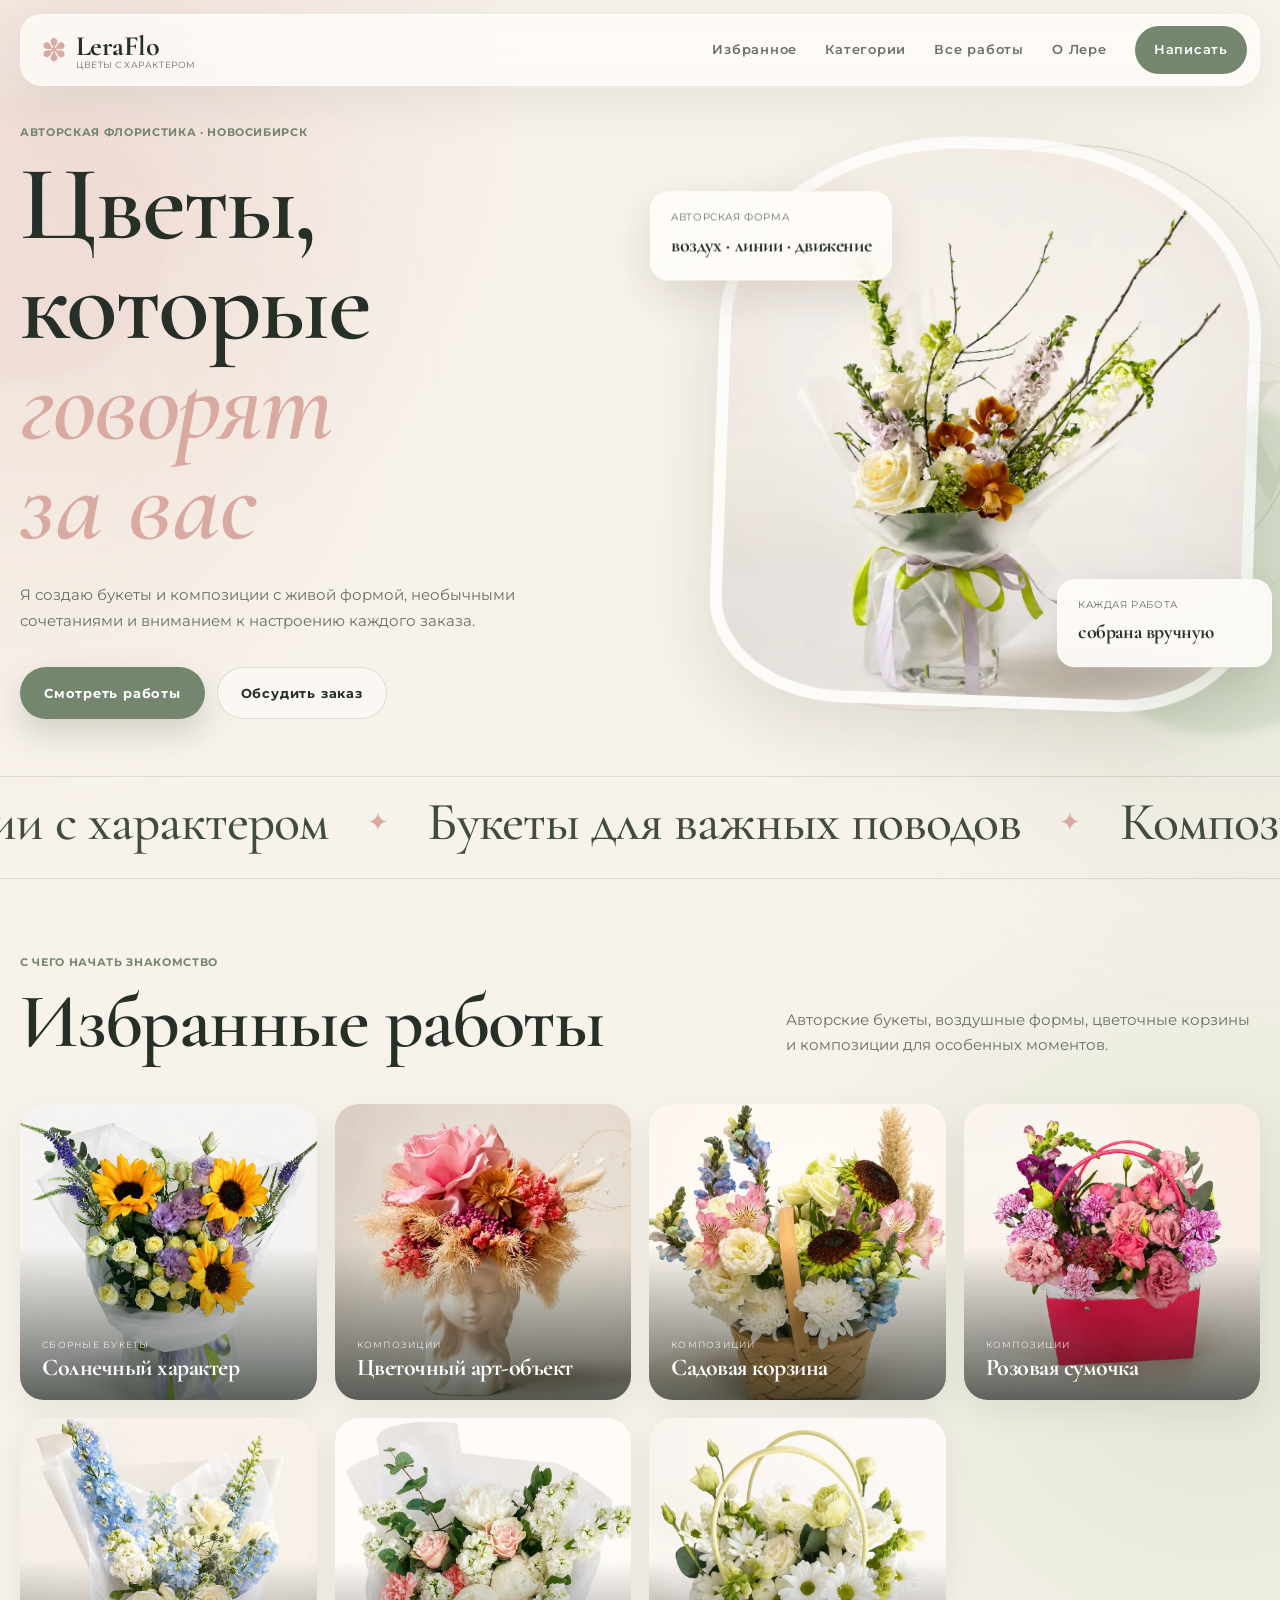
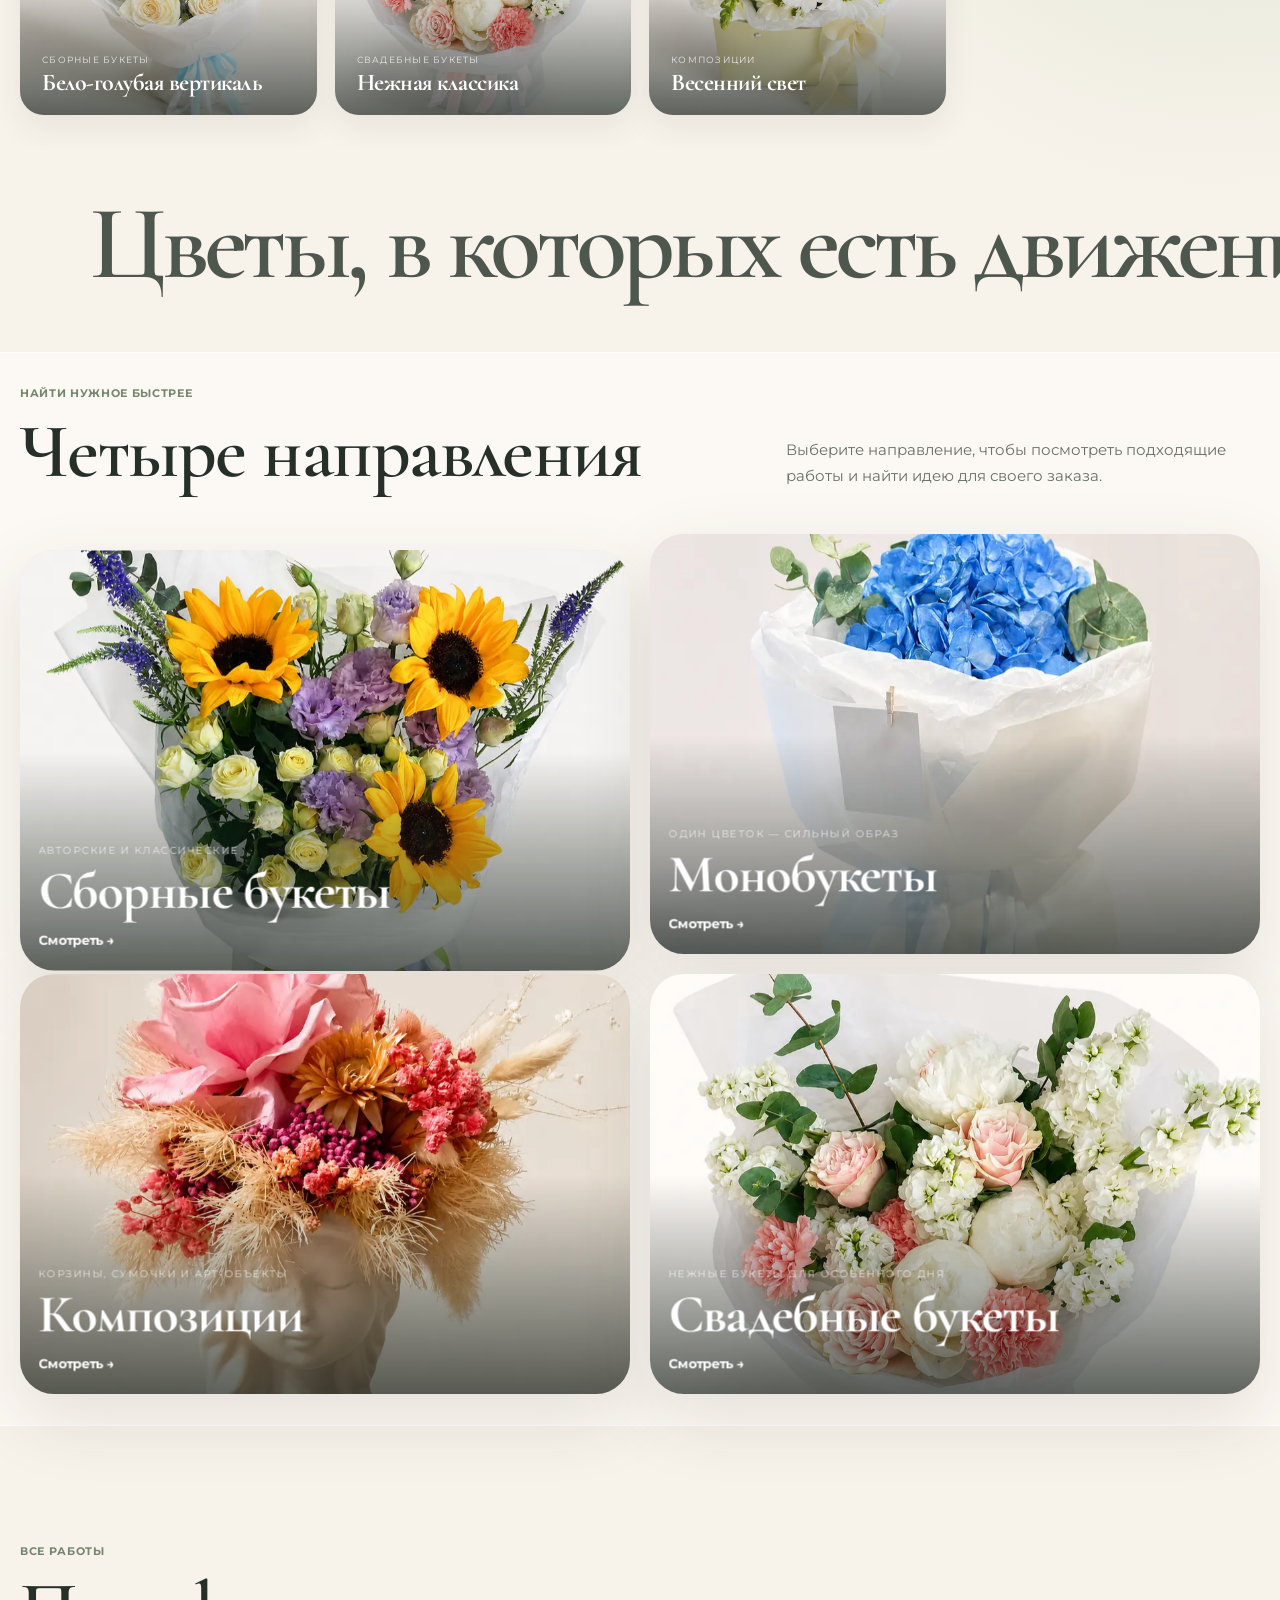
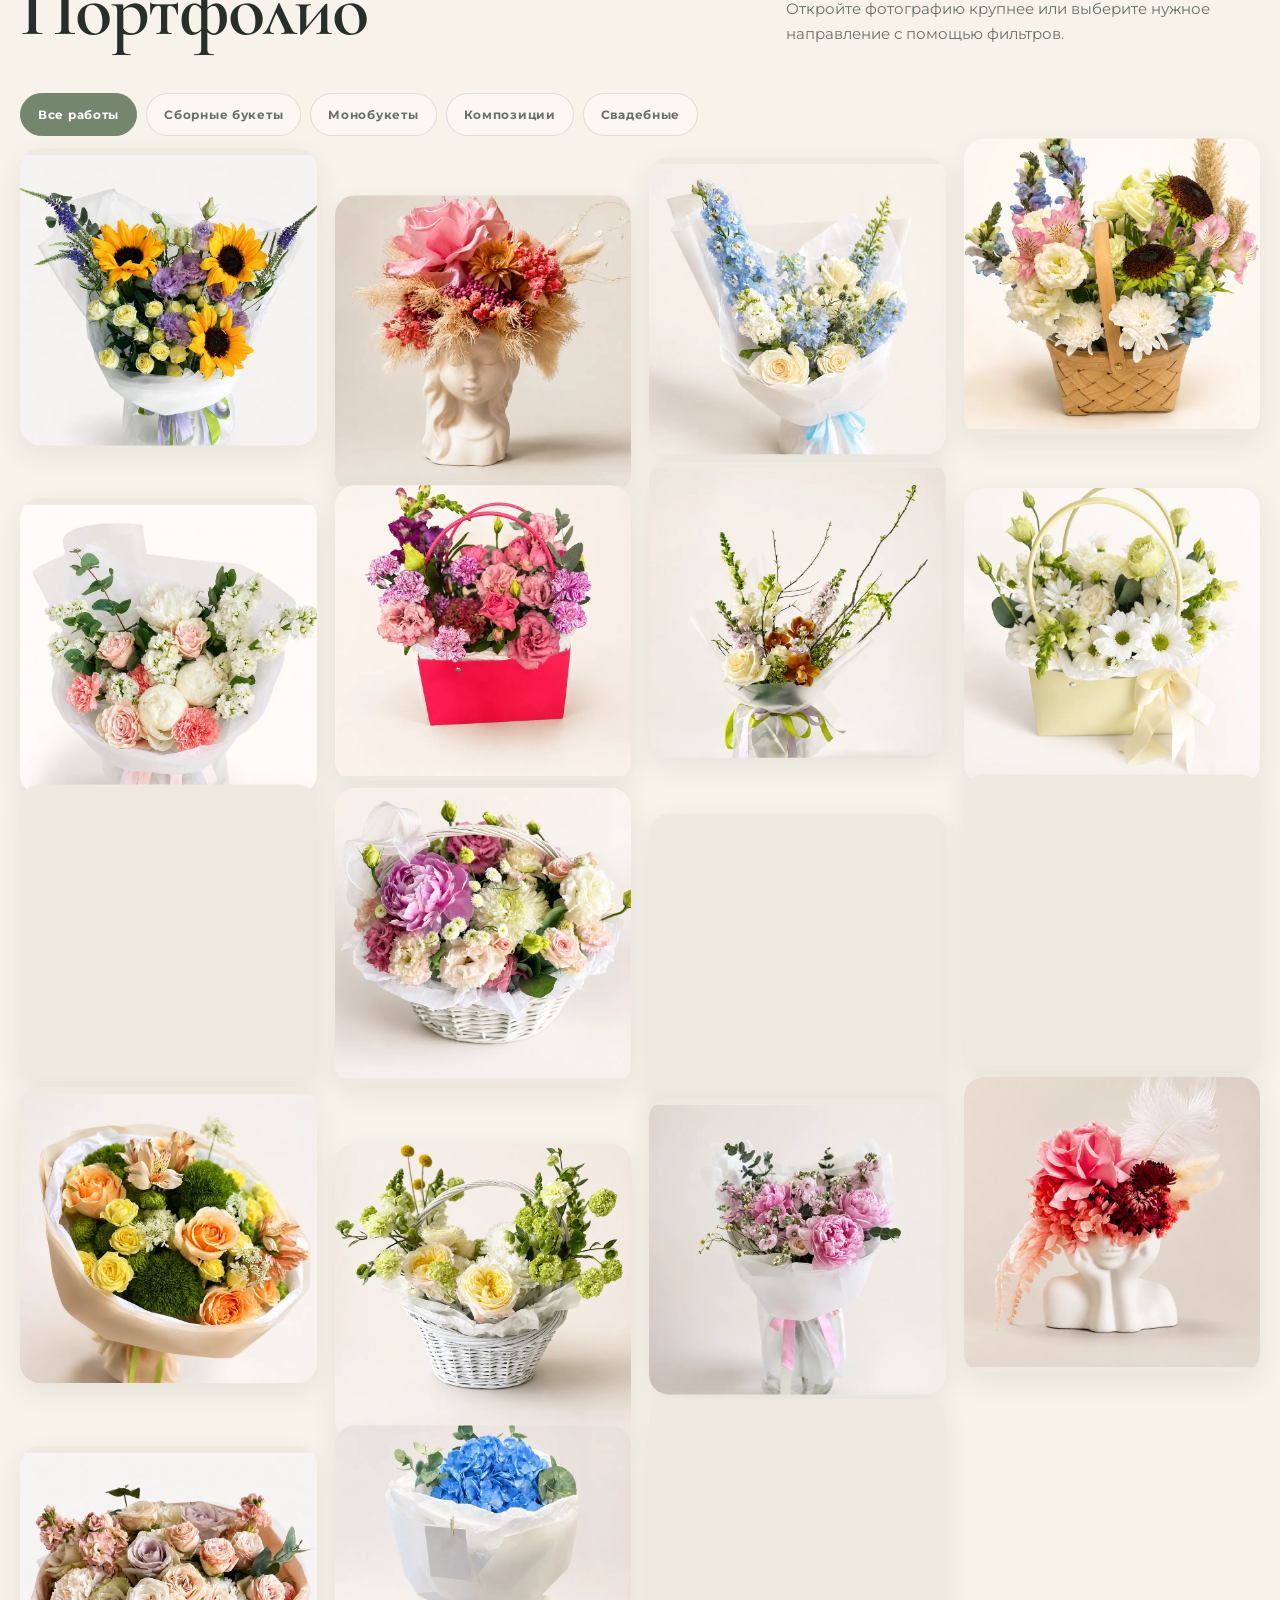
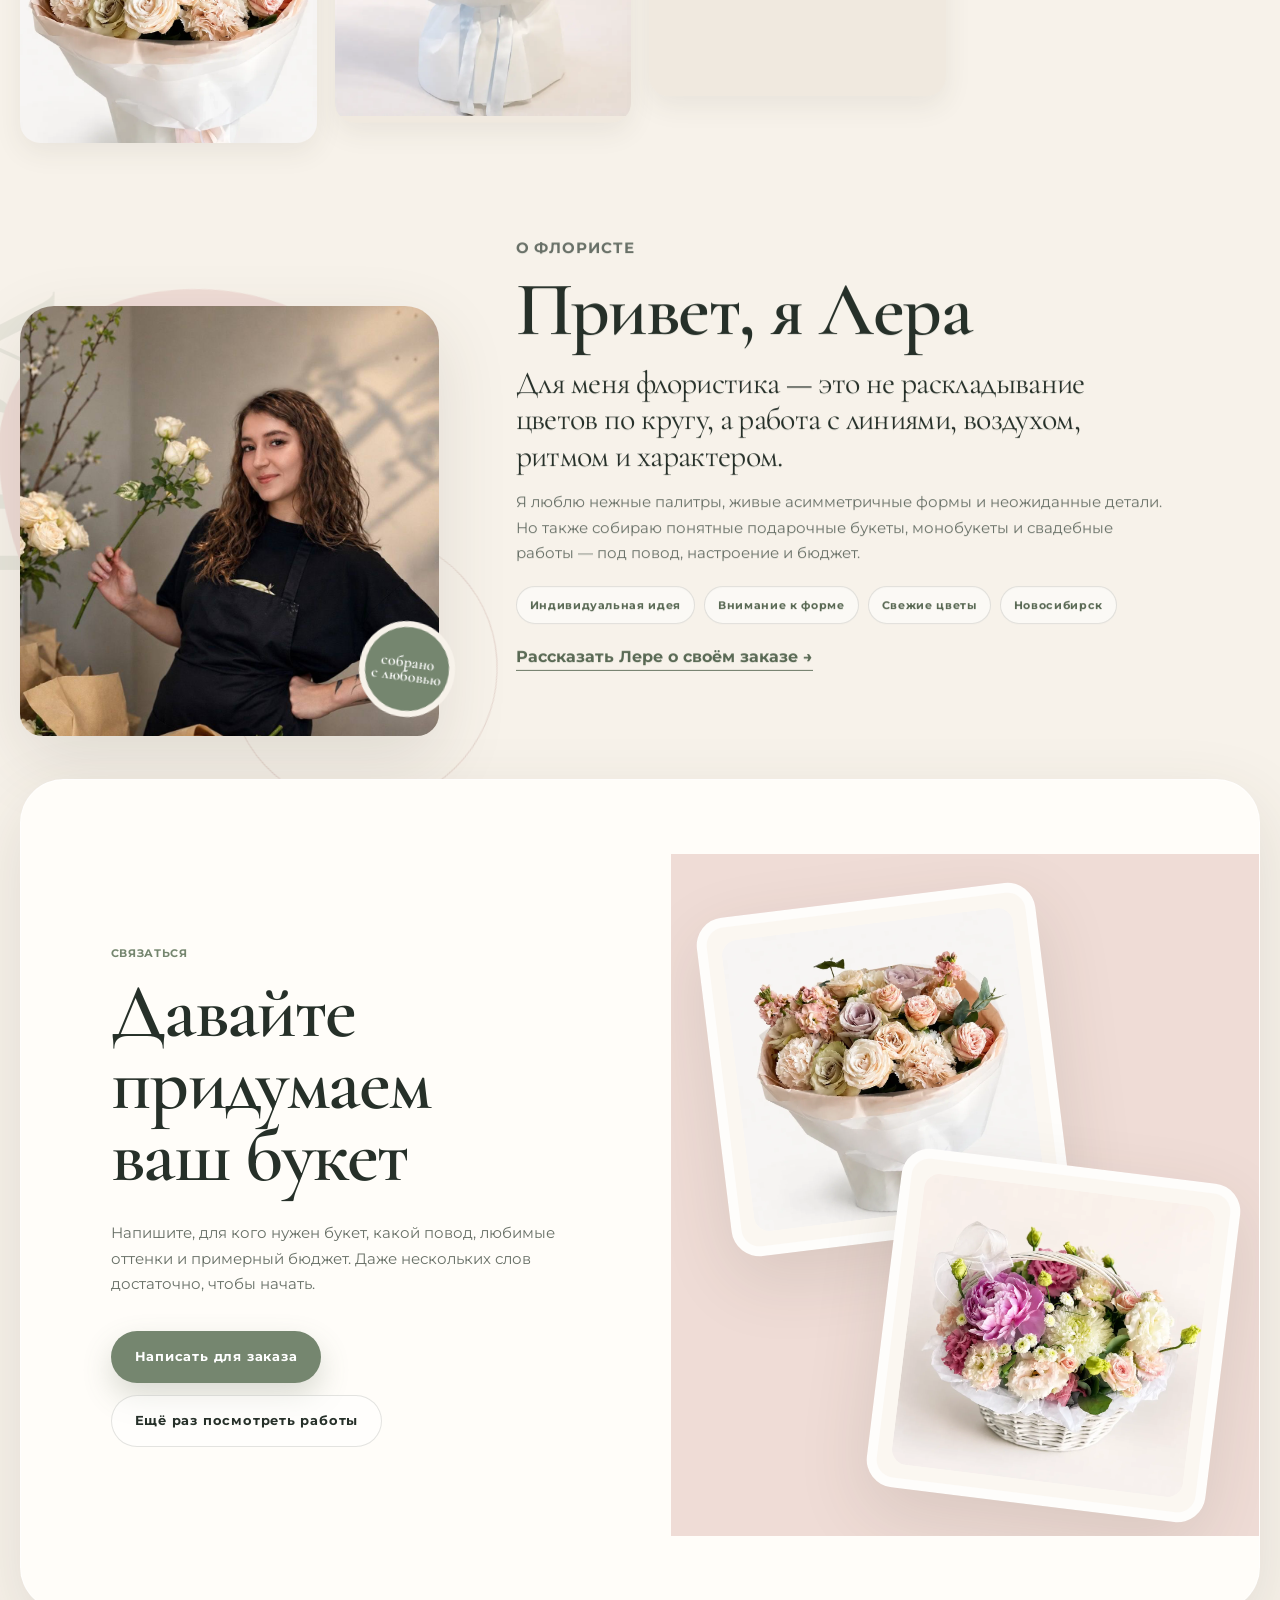
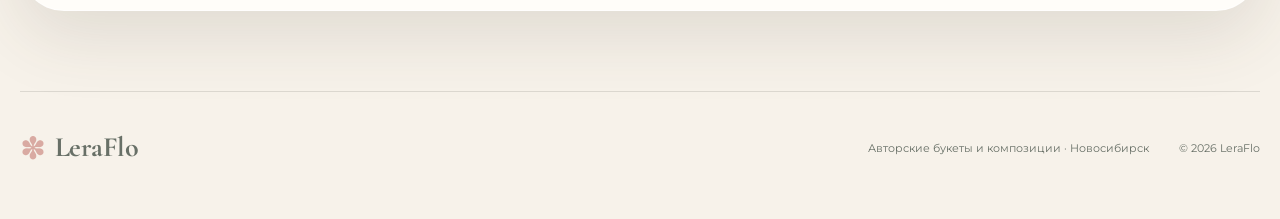
==== commit 5a354e92: "1" ====
--- a/index.html
+++ b/index.html
@@ -1,246 +1,233 @@
-<!doctype html>
+<!DOCTYPE html>
+
 <html lang="ru">
 <head>
-  <meta charset="utf-8">
-  <meta name="viewport" content="width=device-width, initial-scale=1">
-  <meta name="description" content="Авторские букеты, композиции и свадебная флористика Леры в Новосибирске.">
-  <meta name="theme-color" content="#f7f2ea">
-  <title>LeraFlo — портфолио флориста</title>
-
-  <link rel="preconnect" href="https://fonts.googleapis.com">
-  <link rel="preconnect" href="https://fonts.gstatic.com" crossorigin>
-  <link href="https://fonts.googleapis.com/css2?family=Cormorant+Garamond:wght@500;600;700&family=Manrope:wght@400;500;600;700&display=swap" rel="stylesheet">
-  <link rel="stylesheet" href="css/style.css">
-  <script src="js/main.js" defer></script>
+<meta charset="utf-8"/>
+<meta content="width=device-width, initial-scale=1" name="viewport"/>
+<meta content="Авторские букеты, композиции и свадебная флористика Леры в Новосибирске." name="description"/>
+<meta content="#f7f2ea" name="theme-color"/>
+<title>LeraFlo — портфолио флориста</title>
+<link href="https://fonts.googleapis.com" rel="preconnect"/>
+<link crossorigin="" href="https://fonts.gstatic.com" rel="preconnect"/>
+<link href="https://fonts.googleapis.com/css2?family=Cormorant+Garamond:wght@500;600;700&amp;family=Montserrat:wght@400;500;600;700&amp;display=swap" rel="stylesheet"/>
+<link href="css/style.css" rel="stylesheet"/>
+<script defer="" src="js/main.js"></script>
 </head>
 <body>
-  <a class="skip-link" href="#portfolio">Перейти к работам</a>
+<a class="skip-link" href="#portfolio">Перейти к работам</a>
+<header class="site-header" id="top">
+<a aria-label="LeraFlo — на главную" class="brand" href="#top">
+<span aria-hidden="true" class="brand-mark">✽</span>
+<span class="brand-name">LeraFlo</span>
+<span class="brand-note">цветы с характером</span>
+</a>
+<button aria-controls="site-nav" aria-expanded="false" class="menu-button" type="button">
+<span></span><span></span><span></span>
+<span class="sr-only">Открыть меню</span>
+</button>
+<nav aria-label="Основная навигация" class="site-nav" id="site-nav">
+<a href="#featured">Избранное</a>
+<a href="#categories">Категории</a>
+<a href="#portfolio">Все работы</a>
+<a href="#about">О Лере</a>
+<a class="nav-action" href="https://t.me/lerchikperchi_k" rel="noopener" target="_blank">Написать</a>
+</nav>
+</header>
+<main>
+<section aria-labelledby="hero-title" class="hero section">
+<div class="hero-glow hero-glow-one" data-parallax="0.06"></div>
+<div class="hero-glow hero-glow-two" data-parallax="-0.04"></div>
+<div class="hero-copy reveal">
+<p class="eyebrow">Авторская флористика · Новосибирск</p>
+<h1 id="hero-title">Цветы, которые<br/><em>говорят <span class="no-wrap">за вас</span></em></h1>
+<p class="hero-text">Я создаю букеты и композиции с живой формой, необычными сочетаниями и вниманием к настроению каждого заказа.</p>
+<div class="hero-actions">
+<a class="button button-primary" href="#featured">Смотреть работы</a>
+<a class="button button-secondary" href="https://t.me/lerchikperchi_k" rel="noopener" target="_blank">Обсудить заказ</a>
+</div>
 
-  <header class="site-header" id="top">
-    <a class="brand" href="#top" aria-label="LeraFlo — на главную">
-      <span class="brand-mark" aria-hidden="true">✽</span>
-      <span class="brand-name">LeraFlo</span>
-      <span class="brand-note">цветы с характером</span>
-    </a>
-
-    <button class="menu-button" type="button" aria-expanded="false" aria-controls="site-nav">
-      <span></span><span></span><span></span>
-      <span class="sr-only">Открыть меню</span>
-    </button>
-
-    <nav class="site-nav" id="site-nav" aria-label="Основная навигация">
-      <a href="#featured">Избранное</a>
-      <a href="#categories">Категории</a>
-      <a href="#portfolio">Все работы</a>
-      <a href="#about">О Лере</a>
-      <a class="nav-action" href="https://t.me/Bloom_Boom_nsk" target="_blank" rel="noopener">Написать</a>
-    </nav>
-  </header>
-
-  <main>
-    <section class="hero section" aria-labelledby="hero-title">
-      <div class="hero-glow hero-glow-one" data-parallax="0.06"></div>
-      <div class="hero-glow hero-glow-two" data-parallax="-0.04"></div>
-
-      <div class="hero-copy reveal">
-        <p class="eyebrow">Авторская флористика · Новосибирск</p>
-        <h1 id="hero-title">Цветы, которые<br><em>говорят за вас</em></h1>
-        <p class="hero-text">Лера создаёт букеты и композиции с живой формой, необычными сочетаниями и вниманием к настроению каждого заказа.</p>
-        <div class="hero-actions">
-          <a class="button button-primary" href="#featured">Смотреть работы</a>
-          <a class="button button-secondary" href="https://t.me/Bloom_Boom_nsk" target="_blank" rel="noopener">Обсудить заказ</a>
-        </div>
-        <ul class="hero-facts" aria-label="Основные направления">
-          <li><strong>Букеты</strong><span>для важных поводов</span></li>
-          <li><strong>Композиции</strong><span>с характером</span></li>
-          <li><strong>Свадьбы</strong><span>в деталях</span></li>
-        </ul>
-      </div>
-
-      <div class="hero-visual reveal reveal-delay" aria-label="Авторский букет Леры" data-tilt-zone>
-        <span class="hero-orbit hero-orbit-one" aria-hidden="true" data-parallax="-0.11"></span>
-        <span class="hero-orbit hero-orbit-two" aria-hidden="true" data-parallax="0.075"></span>
-        <span class="hero-flower-word" aria-hidden="true" data-parallax="-0.055">FLOW</span>
-        <div class="hero-frame" data-parallax="0.035">
-          <img src="img/portfolio/mixed/airy-branch-bouquet.webp" alt="Воздушный авторский букет с ветвями" width="1254" height="1254" fetchpriority="high" decoding="async" data-parallax-image="0.09">
-        </div>
-        <div class="hero-card hero-card-top" data-parallax="-0.08">
-          <span>Авторская форма</span>
-          <strong>воздух · линии · движение</strong>
-        </div>
-        <div class="hero-card hero-card-bottom" data-parallax="0.09">
-          <span>Каждая работа</span>
-          <strong>собрана вручную</strong>
-        </div>
-      </div>
-    </section>
-
-    <section class="featured section" id="featured" aria-labelledby="featured-title">
-      <div class="section-heading reveal">
-        <div>
-          <p class="eyebrow">С чего начать знакомство</p>
-          <h2 id="featured-title">Избранные работы</h2>
-        </div>
-        <p>Авторские букеты, воздушные формы, цветочные корзины и композиции для особенных моментов.</p>
-      </div>
-
-      <div class="featured-grid">
-        <button class="work-card reveal" type="button" data-image="img/portfolio/mixed/sunflower-bouquet.webp" data-title="Букет с подсолнухами" data-category="Сборные букеты">
-          <img class="featured-position-sunflower" src="img/portfolio/mixed/sunflower-bouquet.webp" alt="Яркий сборный букет с подсолнухами" width="1254" height="1254" loading="lazy" decoding="async">
-          <span class="work-caption"><small>Сборные букеты</small><strong>Солнечный характер</strong></span>
-        </button>
-
-        <button class="work-card reveal" type="button" data-image="img/portfolio/arrangements/floral-bust-art.webp" data-title="Цветочный арт-объект" data-category="Композиции">
-          <img class="featured-position-bust" src="img/portfolio/arrangements/floral-bust-art.webp" alt="Концептуальная цветочная композиция в форме бюста" width="1254" height="1254" loading="lazy" decoding="async">
-          <span class="work-caption"><small>Композиции</small><strong>Цветочный арт-объект</strong></span>
-        </button>
-
-        <button class="work-card reveal" type="button" data-image="img/portfolio/arrangements/garden-basket-arrangement.webp" data-title="Садовая корзина" data-category="Композиции">
-          <img class="featured-position-basket" src="img/portfolio/arrangements/garden-basket-arrangement.webp" alt="Сложная садовая композиция в корзине" width="1254" height="1254" loading="lazy" decoding="async">
-          <span class="work-caption"><small>Композиции</small><strong>Садовая корзина</strong></span>
-        </button>
-
-        <button class="work-card reveal" type="button" data-image="img/portfolio/arrangements/pink-flower-bag.webp" data-title="Розовая сумочка" data-category="Композиции">
-          <img class="featured-position-pink-bag" src="img/portfolio/arrangements/pink-flower-bag.webp" alt="Яркая розовая цветочная композиция в сумочке" width="1254" height="1254" loading="lazy" decoding="async">
-          <span class="work-caption"><small>Композиции</small><strong>Розовая сумочка</strong></span>
-        </button>
-
-        <button class="work-card reveal" type="button" data-image="img/portfolio/mixed/blue-white-vertical-bouquet.webp" data-title="Бело-голубая вертикаль" data-category="Сборные букеты">
-          <img class="featured-position-vertical" src="img/portfolio/mixed/blue-white-vertical-bouquet.webp" alt="Воздушный бело-голубой вертикальный букет" width="1254" height="1254" loading="lazy" decoding="async">
-          <span class="work-caption"><small>Сборные букеты</small><strong>Бело-голубая вертикаль</strong></span>
-        </button>
-
-        <button class="work-card reveal" type="button" data-image="img/portfolio/wedding/pastel-wedding-bouquet.webp" data-title="Пастельный свадебный букет" data-category="Свадебные букеты">
-          <img class="featured-position-wedding" src="img/portfolio/wedding/pastel-wedding-bouquet.webp" alt="Нежный пастельный свадебный букет" width="1254" height="1254" loading="lazy" decoding="async">
-          <span class="work-caption"><small>Свадебные букеты</small><strong>Нежная классика</strong></span>
-        </button>
-
-        <button class="work-card reveal" type="button" data-image="img/portfolio/arrangements/light-flower-bag.webp" data-title="Светлая цветочная сумочка" data-category="Композиции">
-          <img class="featured-position-light-bag" src="img/portfolio/arrangements/light-flower-bag.webp" alt="Светлая бело-зелёная цветочная композиция в сумочке" width="1254" height="1254" loading="lazy" decoding="async">
-          <span class="work-caption"><small>Композиции</small><strong>Весенний свет</strong></span>
-        </button>
-      </div>
-    </section>
-
-    <section class="motion-ribbon" aria-hidden="true">
-      <div class="motion-ribbon-track" data-scroll-track>
-        <span>Цветы, в которых есть движение</span>
-        <i>✽</i>
-        <span>Цветы, в которых есть движение</span>
-        <i>✽</i>
-        <span>Цветы, в которых есть движение</span>
-      </div>
-    </section>
-
-    <section class="categories section" id="categories" aria-labelledby="categories-title">
-      <div class="section-heading reveal">
-        <div>
-          <p class="eyebrow">Найти нужное быстрее</p>
-          <h2 id="categories-title">Четыре направления</h2>
-        </div>
-        <p>Выберите направление, чтобы посмотреть подходящие работы и найти идею для своего заказа.</p>
-      </div>
-
-      <div class="category-grid">
-        <button class="category-card reveal" type="button" data-parallax="0.024" data-tilt-card data-parallax="-0.018" data-tilt-card data-parallax="0.02" data-tilt-card data-parallax="-0.025" data-tilt-card data-filter-target="mixed">
-          <img class="featured-position-sunflower" src="img/portfolio/mixed/sunflower-bouquet.webp" alt="Обложка категории сборных букетов" width="1254" height="1254" loading="lazy" decoding="async" data-parallax-image="0.08">
-          <span><small>Авторские и классические</small><strong>Сборные букеты</strong><i>Смотреть →</i></span>
-        </button>
-        <button class="category-card reveal" type="button" data-filter-target="mono">
-          <img src="img/portfolio/mono/blue-hydrangea-mono.webp" alt="Обложка категории монобукетов" width="1254" height="1254" loading="lazy" decoding="async" data-parallax-image="0.08">
-          <span><small>Один цветок — сильный образ</small><strong>Монобукеты</strong><i>Смотреть →</i></span>
-        </button>
-        <button class="category-card reveal" type="button" data-filter-target="arrangements">
-          <img class="featured-position-bust" src="img/portfolio/arrangements/floral-bust-art.webp" alt="Обложка категории цветочных композиций" width="1254" height="1254" loading="lazy" decoding="async" data-parallax-image="0.08">
-          <span><small>Корзины, сумочки и арт-объекты</small><strong>Композиции</strong><i>Смотреть →</i></span>
-        </button>
-        <button class="category-card reveal" type="button" data-filter-target="wedding">
-          <img class="featured-position-wedding" src="img/portfolio/wedding/pastel-wedding-bouquet.webp" alt="Обложка категории свадебных букетов" width="1254" height="1254" loading="lazy" decoding="async" data-parallax-image="0.08">
-          <span><small>Нежные букеты для особенного дня</small><strong>Свадебные букеты</strong><i>Смотреть →</i></span>
-        </button>
-      </div>
-    </section>
-
-    <section class="portfolio section" id="portfolio" aria-labelledby="portfolio-title">
-      <div class="section-heading reveal">
-        <div>
-          <p class="eyebrow">Все работы</p>
-          <h2 id="portfolio-title">Портфолио</h2>
-        </div>
-        <p>Откройте фотографию крупнее или выберите нужное направление с помощью фильтров.</p>
-      </div>
-
-      <div class="filters reveal" role="group" aria-label="Фильтр портфолио">
-        <button class="filter-button is-active" type="button" data-filter="all">Все работы</button>
-        <button class="filter-button" type="button" data-filter="mixed">Сборные букеты</button>
-        <button class="filter-button" type="button" data-filter="mono">Монобукеты</button>
-        <button class="filter-button" type="button" data-filter="arrangements">Композиции</button>
-        <button class="filter-button" type="button" data-filter="wedding">Свадебные</button>
-      </div>
-
-      <div class="portfolio-grid" id="portfolio-grid"></div>
-      <p class="portfolio-empty" hidden>В этой категории пока нет работ.</p>
-    </section>
-
-    <section class="about section" id="about" aria-labelledby="about-title">
-      <div class="about-art reveal" data-parallax="0.035">
-        <span class="about-word" aria-hidden="true" data-parallax="-0.07">LERA</span>
-        <span class="about-line" aria-hidden="true" data-parallax="0.08"></span>
-        <img src="img/about/lera-about.webp" alt="Флорист Лера с авторским букетом" width="1536" height="2048" loading="lazy" decoding="async">
-        <span class="about-stamp" data-parallax="-0.06">собрано<br>с любовью</span>
-      </div>
-      <div class="about-copy reveal" data-parallax="-0.012">
-        <p class="eyebrow">О флористе</p>
-        <h2 id="about-title">Привет, я Лера</h2>
-        <p class="about-lead">Для меня флористика — это не раскладывание цветов по кругу, а работа с линиями, воздухом, ритмом и характером.</p>
-        <p>Я люблю нежные палитры, живые асимметричные формы и неожиданные детали. Но также собираю понятные подарочные букеты, монобукеты и свадебные работы — под повод, настроение и бюджет.</p>
-        <div class="about-points">
-          <span>Индивидуальная идея</span>
-          <span>Внимание к форме</span>
-          <span>Свежие цветы</span>
-          <span>Новосибирск</span>
-        </div>
-        <a class="text-link" href="https://t.me/Bloom_Boom_nsk" target="_blank" rel="noopener">Рассказать Лере о своём заказе →</a>
-      </div>
-    </section>
-
-    <section class="contact section" id="contact" aria-labelledby="contact-title">
-      <div class="contact-panel reveal">
-        <p class="eyebrow">Связаться</p>
-        <h2 id="contact-title">Давайте придумаем<br>ваш букет</h2>
-        <p>Напишите, для кого нужен букет, какой повод, любимые оттенки и примерный бюджет. Даже нескольких слов достаточно, чтобы начать.</p>
-        <div class="contact-actions">
-          <a class="button button-primary" href="https://t.me/Bloom_Boom_nsk" target="_blank" rel="noopener">Написать в Telegram</a>
-          <a class="button button-secondary" href="#portfolio">Ещё раз посмотреть работы</a>
-        </div>
-      </div>
-      <div class="contact-collage" aria-hidden="true">
-        <img class="contact-photo contact-photo-one" src="img/portfolio/mixed/powder-pink-bouquet.webp" alt="" width="1254" height="1254" loading="lazy" data-parallax="0.035" decoding="async">
-        <img class="contact-photo contact-photo-two" src="img/portfolio/arrangements/pastel-flower-basket.webp" alt="" width="1254" height="1254" loading="lazy" data-parallax="-0.025" decoding="async">
-      </div>
-    </section>
-  </main>
-
-  <footer class="site-footer">
-    <a class="brand footer-brand" href="#top">
-      <span class="brand-mark" aria-hidden="true">✽</span>
-      <span class="brand-name">LeraFlo</span>
-    </a>
-    <p>Авторские букеты и композиции · Новосибирск</p>
-    <p>© <span id="current-year"></span> LeraFlo</p>
-  </footer>
-
-  <dialog class="lightbox" id="lightbox" aria-label="Просмотр фотографии">
-    <button class="lightbox-close" type="button" aria-label="Закрыть">×</button>
-    <button class="lightbox-arrow lightbox-prev" type="button" aria-label="Предыдущая фотография">‹</button>
-    <figure>
-      <img id="lightbox-image" src="" alt="" decoding="async">
-      <figcaption>
-        <small id="lightbox-category"></small>
-        <strong id="lightbox-title"></strong>
-      </figcaption>
-    </figure>
-    <button class="lightbox-arrow lightbox-next" type="button" aria-label="Следующая фотография">›</button>
-  </dialog>
+</div>
+<div aria-label="Авторский букет Леры" class="hero-visual reveal reveal-delay" data-tilt-zone="">
+<span aria-hidden="true" class="hero-orbit hero-orbit-one" data-parallax="-0.11"></span>
+<span aria-hidden="true" class="hero-orbit hero-orbit-two" data-parallax="0.075"></span>
+<span aria-hidden="true" class="hero-flower-word" data-parallax="-0.055">FLOW</span>
+<div class="hero-frame" data-parallax="0.035">
+<img alt="Воздушный авторский букет с ветвями" data-parallax-image="0.09" decoding="async" fetchpriority="high" height="1254" src="img/portfolio/mixed/airy-branch-bouquet.webp" width="1254"/>
+</div>
+<div class="hero-card hero-card-top" data-parallax="-0.08">
+<span>Авторская форма</span>
+<strong>воздух · линии · движение</strong>
+</div>
+<div class="hero-card hero-card-bottom" data-parallax="0.09">
+<span>Каждая работа</span>
+<strong>собрана вручную</strong>
+</div>
+</div>
+</section>
+<section class="motion-ribbon directions-ribbon" aria-label="Основные направления">
+  <div class="motion-ribbon-track directions-ribbon-track" data-scroll-track data-scroll-distance="1.65" data-scroll-direction="right">
+    <span>Букеты для важных поводов</span>
+    <i aria-hidden="true">✦</i>
+    <span>Композиции с характером</span>
+    <i aria-hidden="true">✦</i>
+    <span>Букеты для важных поводов</span>
+    <i aria-hidden="true">✦</i>
+    <span>Композиции с характером</span>
+  </div>
+</section>
+<section aria-labelledby="featured-title" class="featured section" id="featured">
+<div class="section-heading reveal">
+<div>
+<p class="eyebrow">С чего начать знакомство</p>
+<h2 id="featured-title">Избранные работы</h2>
+</div>
+<p>Авторские букеты, воздушные формы, цветочные корзины и композиции для особенных моментов.</p>
+</div>
+<div class="featured-grid">
+<button class="work-card reveal" data-category="Сборные букеты" data-image="img/portfolio/mixed/sunflower-bouquet.webp" data-title="Букет с подсолнухами" type="button">
+<img alt="Яркий сборный букет с подсолнухами" class="featured-position-sunflower" decoding="async" height="1254" loading="lazy" src="img/portfolio/mixed/sunflower-bouquet.webp" width="1254"/>
+<span class="work-caption"><small>Сборные букеты</small><strong>Солнечный характер</strong></span>
+</button>
+<button class="work-card reveal" data-category="Композиции" data-image="img/portfolio/arrangements/floral-bust-art.webp" data-title="Цветочный арт-объект" type="button">
+<img alt="Концептуальная цветочная композиция в форме бюста" class="featured-position-bust" decoding="async" height="1254" loading="lazy" src="img/portfolio/arrangements/floral-bust-art.webp" width="1254"/>
+<span class="work-caption"><small>Композиции</small><strong>Цветочный арт-объект</strong></span>
+</button>
+<button class="work-card reveal" data-category="Композиции" data-image="img/portfolio/arrangements/garden-basket-arrangement.webp" data-title="Садовая корзина" type="button">
+<img alt="Сложная садовая композиция в корзине" class="featured-position-basket" decoding="async" height="1254" loading="lazy" src="img/portfolio/arrangements/garden-basket-arrangement.webp" width="1254"/>
+<span class="work-caption"><small>Композиции</small><strong>Садовая корзина</strong></span>
+</button>
+<button class="work-card reveal" data-category="Композиции" data-image="img/portfolio/arrangements/pink-flower-bag.webp" data-title="Розовая сумочка" type="button">
+<img alt="Яркая розовая цветочная композиция в сумочке" class="featured-position-pink-bag" decoding="async" height="1254" loading="lazy" src="img/portfolio/arrangements/pink-flower-bag.webp" width="1254"/>
+<span class="work-caption"><small>Композиции</small><strong>Розовая сумочка</strong></span>
+</button>
+<button class="work-card reveal" data-category="Сборные букеты" data-image="img/portfolio/mixed/blue-white-vertical-bouquet.webp" data-title="Бело-голубая вертикаль" type="button">
+<img alt="Воздушный бело-голубой вертикальный букет" class="featured-position-vertical" decoding="async" height="1254" loading="lazy" src="img/portfolio/mixed/blue-white-vertical-bouquet.webp" width="1254"/>
+<span class="work-caption"><small>Сборные букеты</small><strong>Бело-голубая вертикаль</strong></span>
+</button>
+<button class="work-card reveal" data-category="Свадебные букеты" data-image="img/portfolio/wedding/pastel-wedding-bouquet.webp" data-title="Пастельный свадебный букет" type="button">
+<img alt="Нежный пастельный свадебный букет" class="featured-position-wedding" decoding="async" height="1254" loading="lazy" src="img/portfolio/wedding/pastel-wedding-bouquet.webp" width="1254"/>
+<span class="work-caption"><small>Свадебные букеты</small><strong>Нежная классика</strong></span>
+</button>
+<button class="work-card reveal" data-category="Композиции" data-image="img/portfolio/arrangements/light-flower-bag.webp" data-title="Светлая цветочная сумочка" type="button">
+<img alt="Светлая бело-зелёная цветочная композиция в сумочке" class="featured-position-light-bag" decoding="async" height="1254" loading="lazy" src="img/portfolio/arrangements/light-flower-bag.webp" width="1254"/>
+<span class="work-caption"><small>Композиции</small><strong>Весенний свет</strong></span>
+</button>
+</div>
+</section>
+<section aria-hidden="true" class="motion-ribbon">
+<div class="motion-ribbon-track" data-scroll-track="">
+<span>Цветы, в которых есть движение</span>
+<i>✽</i>
+<span>Цветы, в которых есть движение</span>
+<i>✽</i>
+<span>Цветы, в которых есть движение</span>
+</div>
+</section>
+<section aria-labelledby="categories-title" class="categories section" id="categories">
+<div class="section-heading reveal">
+<div>
+<p class="eyebrow">Найти нужное быстрее</p>
+<h2 id="categories-title">Четыре направления</h2>
+</div>
+<p>Выберите направление, чтобы посмотреть подходящие работы и найти идею для своего заказа.</p>
+</div>
+<div class="category-grid">
+<button class="category-card reveal" data-filter-target="mixed" data-parallax="0.012" data-tilt-card="" type="button">
+<img alt="Обложка категории сборных букетов" class="featured-position-sunflower" data-parallax-image="0.08" decoding="async" height="1254" loading="lazy" src="img/portfolio/mixed/sunflower-bouquet.webp" width="1254"/>
+<span><small>Авторские и классические</small><strong>Сборные букеты</strong><i>Смотреть →</i></span>
+</button>
+<button class="category-card reveal" data-filter-target="mono" type="button">
+<img alt="Обложка категории монобукетов" data-parallax-image="0.08" decoding="async" height="1254" loading="lazy" src="img/portfolio/mono/blue-hydrangea-mono.webp" width="1254"/>
+<span><small>Один цветок — сильный образ</small><strong>Монобукеты</strong><i>Смотреть →</i></span>
+</button>
+<button class="category-card reveal" data-filter-target="arrangements" type="button">
+<img alt="Обложка категории цветочных композиций" class="featured-position-bust" data-parallax-image="0.08" decoding="async" height="1254" loading="lazy" src="img/portfolio/arrangements/floral-bust-art.webp" width="1254"/>
+<span><small>Корзины, сумочки и арт-объекты</small><strong>Композиции</strong><i>Смотреть →</i></span>
+</button>
+<button class="category-card reveal" data-filter-target="wedding" type="button">
+<img alt="Обложка категории свадебных букетов" class="featured-position-wedding" data-parallax-image="0.08" decoding="async" height="1254" loading="lazy" src="img/portfolio/wedding/pastel-wedding-bouquet.webp" width="1254"/>
+<span><small>Нежные букеты для особенного дня</small><strong>Свадебные букеты</strong><i>Смотреть →</i></span>
+</button>
+</div>
+</section>
+<section aria-labelledby="portfolio-title" class="portfolio section" id="portfolio">
+<div class="section-heading reveal">
+<div>
+<p class="eyebrow">Все работы</p>
+<h2 id="portfolio-title">Портфолио</h2>
+</div>
+<p>Откройте фотографию крупнее или выберите нужное направление с помощью фильтров.</p>
+</div>
+<div aria-label="Фильтр портфолио" class="filters reveal" role="group">
+<button class="filter-button is-active" data-filter="all" type="button">Все работы</button>
+<button class="filter-button" data-filter="mixed" type="button">Сборные букеты</button>
+<button class="filter-button" data-filter="mono" type="button">Монобукеты</button>
+<button class="filter-button" data-filter="arrangements" type="button">Композиции</button>
+<button class="filter-button" data-filter="wedding" type="button">Свадебные</button>
+</div>
+<div class="portfolio-grid" id="portfolio-grid"></div>
+<p class="portfolio-empty" hidden="">В этой категории пока нет работ.</p>
+</section>
+<section aria-labelledby="about-title" class="about section" id="about">
+<div class="about-art reveal" data-parallax="0.035">
+<span aria-hidden="true" class="about-word" data-parallax="-0.07">LERA</span>
+<span aria-hidden="true" class="about-line" data-parallax="0.08"></span>
+<img alt="Флорист Лера с авторским букетом" decoding="async" height="2048" loading="lazy" src="img/about/lera-about.webp" width="1536"/>
+<span class="about-stamp" data-parallax="-0.06">собрано<br/>с любовью</span>
+</div>
+<div class="about-copy reveal" data-parallax="-0.012">
+<p class="eyebrow">О флористе</p>
+<h2 id="about-title">Привет, я Лера</h2>
+<p class="about-lead">Для меня флористика — это не раскладывание цветов по кругу, а работа с линиями, воздухом, ритмом и характером.</p>
+<p>Я люблю нежные палитры, живые асимметричные формы и неожиданные детали. Но также собираю понятные подарочные букеты, монобукеты и свадебные работы — под повод, настроение и бюджет.</p>
+<div class="about-points">
+<span>Индивидуальная идея</span>
+<span>Внимание к форме</span>
+<span>Свежие цветы</span>
+<span>Новосибирск</span>
+</div>
+<a class="text-link" href="https://t.me/lerchikperchi_k" rel="noopener" target="_blank">Рассказать Лере о своём заказе →</a>
+</div>
+</section>
+<section aria-labelledby="contact-title" class="contact section" id="contact">
+<div class="contact-panel reveal">
+<p class="eyebrow">Связаться</p>
+<h2 id="contact-title">Давайте придумаем<br/>ваш букет</h2>
+<p>Напишите, для кого нужен букет, какой повод, любимые оттенки и примерный бюджет. Даже нескольких слов достаточно, чтобы начать.</p>
+<div class="contact-actions">
+<a class="button button-primary" href="https://t.me/lerchikperchi_k" target="_blank" rel="noopener noreferrer" aria-label="Написать Лере в Telegram для заказа">Написать для заказа</a>
+<a class="button button-secondary" href="#portfolio">Ещё раз посмотреть работы</a>
+</div>
+</div>
+<div aria-hidden="true" class="contact-collage">
+<div class="contact-photo contact-photo-one">
+<img alt="" class="contact-photo-image" decoding="async" height="1254" loading="lazy" src="img/portfolio/mixed/powder-pink-bouquet.webp" width="1254"/>
+</div>
+<div class="contact-photo contact-photo-two">
+<img alt="" class="contact-photo-image" decoding="async" height="1254" loading="lazy" src="img/portfolio/arrangements/pastel-flower-basket.webp" width="1254"/>
+</div>
+</div>
+</section>
+</main>
+<footer class="site-footer">
+<a class="brand footer-brand" href="#top">
+<span aria-hidden="true" class="brand-mark">✽</span>
+<span class="brand-name">LeraFlo</span>
+</a>
+<p>Авторские букеты и композиции · Новосибирск</p>
+<p>© <span id="current-year"></span> LeraFlo</p>
+</footer>
+<dialog aria-label="Просмотр фотографии" class="lightbox" id="lightbox">
+<button aria-label="Закрыть" class="lightbox-close" type="button">×</button>
+<button aria-label="Предыдущая фотография" class="lightbox-arrow lightbox-prev" type="button">‹</button>
+<figure>
+<img alt="" decoding="async" id="lightbox-image" src=""/>
+<figcaption>
+<small id="lightbox-category"></small>
+<strong id="lightbox-title"></strong>
+</figcaption>
+</figure>
+<button aria-label="Следующая фотография" class="lightbox-arrow lightbox-next" type="button">›</button>
+</dialog>
 </body>
 </html>
--- a/css/style.css
+++ b/css/style.css
@@ -285,14 +285,17 @@
 .hero-glow-one { width: 280px; height: 280px; top: 14%; left: -11%; background: rgba(239,220,214,.85); }
 .hero-glow-two { width: 330px; height: 330px; right: -10%; bottom: 5%; background: rgba(197,214,187,.62); }
 
+
 .featured-grid {
   display: grid;
-  grid-template-columns: repeat(4, 1fr);
-  grid-auto-rows: 260px;
+  grid-template-columns: repeat(4, minmax(0, 1fr));
   gap: 18px;
 }
+
 .work-card {
   position: relative;
+  min-width: 0;
+  aspect-ratio: 1 / 1;
   overflow: hidden;
   padding: 0;
   cursor: zoom-in;
@@ -300,23 +303,42 @@
   border: 0;
   border-radius: var(--radius-medium);
   box-shadow: 0 12px 32px rgba(69, 58, 45, .08);
-}
-.work-card-wide { grid-column: span 2; }
-.work-card-tall { grid-row: span 2; }
-.work-card img, .category-card img {
+  isolation: isolate;
+}
+
+.work-card img,
+.category-card img {
+  display: block;
   width: 100%;
   height: 100%;
   object-fit: cover;
+  object-position: 50% 50%;
   transition: transform .65s cubic-bezier(.2,.65,.2,1), filter .35s ease;
 }
-.work-card::after, .category-card::after {
+
+/* Точная точка кадрирования каждой избранной работы */
+.featured-position-sunflower { object-position: 50% 48%; }
+.featured-position-bust { object-position: 50% 50%; }
+.featured-position-basket { object-position: 50% 51%; }
+.featured-position-pink-bag { object-position: 50% 50%; }
+.featured-position-vertical { object-position: 50% 45%; }
+.featured-position-wedding { object-position: 50% 48%; }
+.featured-position-light-bag { object-position: 50% 50%; }
+
+.work-card::after,
+.category-card::after {
   content: "";
   position: absolute;
   inset: 0;
-  background: linear-gradient(180deg, transparent 40%, rgba(21,29,23,.66));
+  background: linear-gradient(180deg, transparent 48%, rgba(21,29,23,.68));
   pointer-events: none;
 }
-.work-card:hover img, .category-card:hover img { transform: scale(1.045); }
+
+.work-card:hover img,
+.category-card:hover img {
+  transform: scale(1.035);
+}
+
 .work-caption {
   position: absolute;
   z-index: 2;
@@ -327,8 +349,20 @@
   color: white;
   text-align: left;
 }
-.work-caption small { margin-bottom: 3px; font-size: 9px; letter-spacing: .14em; text-transform: uppercase; opacity: .8; }
-.work-caption strong { font-family: "Cormorant Garamond", serif; font-size: 24px; line-height: 1; }
+
+.work-caption small {
+  margin-bottom: 3px;
+  font-size: 9px;
+  letter-spacing: .14em;
+  text-transform: uppercase;
+  opacity: .8;
+}
+
+.work-caption strong {
+  font-family: "Cormorant Garamond", serif;
+  font-size: 24px;
+  line-height: 1;
+}
 
 .categories::before {
   content: "";
@@ -473,7 +507,8 @@
 .contact-panel h2 { margin-bottom: 28px; }
 .contact-panel > p:not(.eyebrow) { max-width: 590px; color: var(--muted); }
 .contact-collage { position: relative; min-height: 580px; background: var(--blush-soft); overflow: hidden; }
-.contact-photo { position: absolute; width: 58%; aspect-ratio: 1; object-fit: cover; border: 10px solid rgba(255,255,255,.72); border-radius: 28px; box-shadow: var(--shadow); }
+.contact-photo { position: absolute; width: 58%; aspect-ratio: 1; padding: 14px; overflow: hidden; background: #fbf7f1; border: 10px solid rgba(255,255,255,.72); border-radius: 28px; box-shadow: var(--shadow); }
+.contact-photo-image { display: block; width: 100%; height: 100%; object-fit: contain; object-position: 50% 50%; border-radius: 16px; }
 .contact-photo-one { top: 45px; left: 42px; transform: rotate(-7deg); }
 .contact-photo-two { right: 35px; bottom: 30px; transform: rotate(7deg); }
 
@@ -538,7 +573,7 @@
   .site-nav a { font-size: 12px; }
   .hero { grid-template-columns: 1fr 1fr; }
   .hero-visual { min-height: 560px; }
-  .featured-grid { grid-template-columns: repeat(3, 1fr); }
+  .featured-grid { grid-template-columns: repeat(3, minmax(0, 1fr)); }
   .portfolio-grid { grid-template-columns: repeat(3, 1fr); }
 }
 
@@ -579,7 +614,7 @@
   .hero-frame { inset: 20px 40px 20px 40px; }
   .hero-card-top { left: 5px; }
   .hero-card-bottom { right: 5px; }
-  .featured-grid { grid-template-columns: repeat(2, 1fr); grid-auto-rows: 250px; }
+  .featured-grid { grid-template-columns: repeat(2, minmax(0, 1fr)); }
   .category-card { height: 350px; }
   .portfolio-grid { grid-template-columns: repeat(3, 1fr); gap: 12px; }
   .about { grid-template-columns: 1fr; }
@@ -607,9 +642,7 @@
   .hero-card strong { font-size: 17px; }
   .hero-card-top { top: 15px; }
   .hero-card-bottom { bottom: 18px; }
-  .featured-grid { grid-template-columns: 1fr 1fr; grid-auto-rows: 190px; gap: 10px; }
-  .work-card-wide { grid-column: span 2; }
-  .work-card-tall { grid-row: span 2; }
+  .featured-grid { grid-template-columns: repeat(2, minmax(0, 1fr)); gap: 10px; }
   .work-caption { right: 13px; bottom: 13px; left: 13px; }
   .work-caption strong { font-size: 20px; }
   .category-grid { grid-template-columns: 1fr; gap: 12px; }
@@ -780,6 +813,12 @@
   .about-word { display: none; }
 }
 
+
+@media (max-width: 390px) {
+  .featured-grid { grid-template-columns: 1fr; gap: 12px; }
+  .work-card { border-radius: 20px; }
+}
+
 @media (prefers-reduced-motion: reduce) {
   body::before, body::after { transform: none; }
   .motion-ribbon-track { transform: none !important; }
@@ -821,14 +860,52 @@
   font-family: "Cormorant Garamond", Georgia, serif;
 }
 
+/* Russian text wraps only at normal word boundaries.
+   Automatic hyphenation is enabled for paragraphs and list text. */
 p,
+li {
+  overflow-wrap: break-word;
+  word-break: normal;
+  -webkit-hyphens: auto;
+  hyphens: auto;
+}
+
 a,
 button,
 span,
 small,
-strong,
-li {
-  overflow-wrap: anywhere;
+strong {
+  overflow-wrap: normal;
+  word-break: normal;
+  -webkit-hyphens: none;
+  hyphens: none;
+}
+
+/* Interface headings must never break at an arbitrary letter. */
+h1,
+h2,
+.brand-name,
+.site-nav a,
+.button,
+.filter-button,
+.work-caption strong,
+.category-card strong,
+.hero-card strong,
+.about-lead,
+.lightbox figcaption strong {
+  overflow-wrap: normal;
+  word-break: normal;
+  -webkit-hyphens: none;
+  hyphens: none;
+}
+
+/* These three compact labels may hyphenate according to Russian rules
+   when the screen is genuinely too narrow. */
+.hero-facts strong {
+  overflow-wrap: normal;
+  word-break: normal;
+  -webkit-hyphens: auto;
+  hyphens: auto;
 }
 
 .section-heading > p,
@@ -999,9 +1076,6 @@
     margin-inline: auto;
   }
 
-  .motion-ribbon-track {
-    transform: none !important;
-  }
 }
 
 @media (max-width: 560px) {
@@ -1088,18 +1162,40 @@
     max-width: 100vw;
   }
 }
-.contact-photo {
-  width: 65%;
-  height: 65%;
-  object-fit: cover;
-}
-
-.contact-photo-one {
-  object-position: center 35%;
-}
-
-.contact-photo-two {
-  object-position: center 45%;
+
+/* Stable layout for the three hero directions on narrow screens. */
+@media (max-width: 560px) {
+  .hero-facts {
+    display: grid;
+    grid-template-columns: repeat(3, minmax(0, 1fr));
+    width: 100%;
+    gap: 12px;
+  }
+
+  .hero-facts li {
+    min-width: 0;
+    align-content: start;
+  }
+
+  .hero-facts strong {
+    font-size: clamp(21px, 6.8vw, 27px);
+    line-height: 1.02;
+  }
+
+  .hero-facts span {
+    max-width: none;
+    font-size: 10px;
+  }
+}
+
+@media (max-width: 380px) {
+  .hero-facts {
+    gap: 8px;
+  }
+
+  .hero-facts strong {
+    font-size: 21px;
+  }
 }
 
 @supports not (overflow: clip) {
@@ -1108,3 +1204,607 @@
     overflow-x: hidden;
   }
 }
+
+
+/* V7 final polish */
+:root {
+  --header-height: 80px;
+}
+
+body {
+  font-family: "Montserrat", Arial, sans-serif;
+  letter-spacing: 0;
+}
+
+.no-wrap {
+  white-space: nowrap;
+}
+
+h1,
+h2,
+.brand-name,
+.work-caption strong,
+.category-card strong,
+.hero-card strong,
+.about-lead,
+.lightbox figcaption strong {
+  letter-spacing: -0.02em;
+}
+
+p,
+li,
+a,
+button,
+small,
+span {
+  letter-spacing: normal;
+}
+
+.eyebrow,
+.brand-note,
+.site-nav a,
+.button,
+.filter-button,
+.about-points span,
+.hero-card span {
+  font-family: "Montserrat", Arial, sans-serif;
+  letter-spacing: .06em;
+}
+
+.section {
+  padding-block: 74px;
+}
+
+.hero {
+  min-height: auto;
+  padding-top: calc(var(--header-height) + 34px);
+  padding-bottom: 48px;
+}
+
+.hero-copy {
+  padding-top: 0;
+}
+
+.hero-facts {
+  width: 100%;
+  justify-content: space-between;
+  gap: clamp(20px, 5vw, 64px);
+  margin-top: 42px;
+  padding-top: 20px;
+  border-top: 1px solid var(--line);
+}
+
+.hero-facts li {
+  flex: 1 1 0;
+  min-width: 0;
+}
+
+.hero-facts strong {
+  font-family: "Montserrat", Arial, sans-serif;
+  font-size: clamp(16px, 1.65vw, 22px);
+  font-weight: 600;
+  line-height: 1.2;
+  letter-spacing: -.02em;
+  white-space: nowrap;
+  hyphens: none;
+}
+
+.hero-facts span {
+  max-width: none;
+  margin-top: 4px;
+  font-size: 10px;
+}
+
+.hero-visual {
+  min-height: clamp(520px, 48vw, 625px);
+}
+
+.hero-frame {
+  inset: 24px 2px 20px 66px;
+}
+
+.hero-frame img {
+  width: 100%;
+  height: 100%;
+  object-position: center center;
+  transform: translate3d(0, var(--image-shift), 0) scale(1.045);
+}
+
+.motion-ribbon {
+  padding: 10px 0 22px;
+}
+
+.motion-ribbon-track {
+  padding-left: 7vw;
+}
+
+.lightbox-arrow {
+  font-size: 0;
+}
+
+.lightbox-arrow::before {
+  content: "";
+  display: block;
+  width: 0;
+  height: 0;
+  opacity: .72;
+}
+
+.lightbox-prev::before {
+  border-top: 10px solid transparent;
+  border-bottom: 10px solid transparent;
+  border-right: 15px solid white;
+}
+
+.lightbox-next::before {
+  border-top: 10px solid transparent;
+  border-bottom: 10px solid transparent;
+  border-left: 15px solid white;
+}
+
+@media (max-width: 900px) {
+  .section {
+    padding-block: 58px;
+  }
+
+  .hero {
+    padding-top: calc(var(--header-height) + 26px);
+    padding-bottom: 34px;
+  }
+}
+
+@media (max-width: 820px) {
+  .hero {
+    padding-top: calc(var(--header-height) + 20px);
+    gap: 16px;
+  }
+
+  .hero-facts {
+    margin-top: 34px;
+  }
+
+  .motion-ribbon {
+    width: 100%;
+    padding: 8px 0 18px;
+    overflow: hidden;
+  }
+
+  .motion-ribbon-track {
+    padding-left: 20vw;
+    transform: translate3d(0, 0, 0);
+    will-change: transform;
+  }
+
+  .motion-ribbon span {
+    font-size: clamp(34px, 10vw, 48px);
+    letter-spacing: -.025em;
+  }
+
+  .motion-ribbon i {
+    font-size: 25px;
+  }
+}
+
+@media (max-width: 560px) {
+  .section {
+    padding-block: 42px;
+  }
+
+  .hero {
+    padding-top: calc(var(--header-height) + 12px);
+    padding-bottom: 24px;
+  }
+
+  h1 {
+    font-size: clamp(50px, 15.5vw, 68px);
+    line-height: .98;
+    letter-spacing: -.025em;
+  }
+
+  .hero-text {
+    margin-top: 22px;
+  }
+
+  .hero-actions {
+    margin-top: 25px;
+  }
+
+  .hero-facts {
+    grid-template-columns: repeat(3, minmax(0, 1fr));
+    gap: 8px;
+    margin-top: 30px;
+    padding-top: 17px;
+  }
+
+  .hero-facts strong {
+    font-size: clamp(13px, 3.9vw, 17px);
+    line-height: 1.2;
+    text-align: left;
+  }
+
+  .hero-facts span {
+    font-size: 9px;
+    line-height: 1.35;
+    text-align: left;
+  }
+
+  .hero-visual {
+    min-height: 430px;
+    margin-top: 0;
+  }
+
+  .hero-frame {
+    inset: 10px 18px;
+  }
+
+  .motion-ribbon-track {
+    padding-left: 24vw;
+    gap: 22px;
+  }
+
+  .motion-ribbon span {
+    font-size: clamp(31px, 9.5vw, 41px);
+  }
+
+  .lightbox[open] {
+    position: fixed;
+    display: grid;
+    grid-template-columns: 1fr;
+    padding: 58px 10px 20px;
+  }
+
+  .lightbox figure {
+    position: relative;
+    grid-column: 1;
+    width: 100%;
+    max-width: 100%;
+  }
+
+  .lightbox img {
+    max-height: 68vh;
+  }
+
+  .lightbox-arrow {
+    position: fixed;
+    z-index: 5;
+    top: 47%;
+    bottom: auto;
+    width: 42px;
+    height: 62px;
+    padding: 0;
+    background: rgba(20, 25, 21, .18);
+    border-color: rgba(255,255,255,.22);
+    border-radius: 12px;
+    backdrop-filter: blur(5px);
+    transform: translateY(-50%);
+  }
+
+  .lightbox-prev { left: 14px; }
+  .lightbox-next { right: 14px; }
+
+  .lightbox-prev::before {
+    border-top-width: 8px;
+    border-bottom-width: 8px;
+    border-right-width: 12px;
+  }
+
+  .lightbox-next::before {
+    border-top-width: 8px;
+    border-bottom-width: 8px;
+    border-left-width: 12px;
+  }
+}
+
+@media (max-width: 380px) {
+  .hero-facts strong {
+    font-size: 13px;
+  }
+
+  .hero-facts span {
+    font-size: 8.5px;
+  }
+}
+
+/* V8: мобильное кадрирование нижнего фотоколлажа и центрирование стрелок */
+
+.lightbox-arrow {
+  display: grid;
+  place-items: center;
+}
+
+.lightbox-arrow::before {
+  margin: 0;
+  transform: none;
+}
+
+@media (max-width: 560px) {
+  .contact-collage {
+    min-height: 520px;
+    padding: 22px 14px;
+  }
+
+  .contact-photo {
+    width: min(78%, 300px);
+    height: auto;
+    aspect-ratio: 1 / 1;
+    object-fit: contain;
+    background: #fbf7f1;
+    border-width: 6px;
+  }
+
+  .contact-photo-one {
+    top: 24px;
+    left: 14px;
+    right: auto;
+    bottom: auto;
+    object-position: 50% 50%;
+    transform: rotate(-4deg);
+  }
+
+  .contact-photo-two {
+    top: auto;
+    right: 14px;
+    bottom: 24px;
+    left: auto;
+    object-position: 50% 50%;
+    transform: rotate(4deg);
+  }
+
+  .lightbox-arrow {
+    display: grid;
+    place-items: center;
+  }
+
+  .lightbox-arrow::before {
+    position: static;
+    margin: 0;
+  }
+}
+
+/* V9 — плотность версии 7 и полноширинная полоса направлений */
+
+.section {
+  padding-block: 74px;
+}
+
+.hero {
+  min-height: auto;
+  padding-top: calc(var(--header-height) + 34px);
+  padding-bottom: 48px;
+}
+
+.hero-facts {
+  grid-column: 1 / -1;
+  width: 100vw;
+  max-width: none;
+  margin: 18px calc(50% - 50vw) 0;
+  padding: 23px max(20px, calc((100vw - var(--max-width)) / 2));
+  display: grid;
+  grid-template-columns: repeat(3, minmax(0, 1fr));
+  gap: 0;
+  list-style: none;
+  background: rgba(255, 253, 249, .38);
+  border-top: 1px solid var(--line);
+  border-bottom: 1px solid var(--line);
+}
+
+.hero-facts li {
+  min-width: 0;
+  padding: 0 clamp(20px, 3vw, 52px);
+  display: flex;
+  align-items: baseline;
+  justify-content: space-between;
+  gap: 22px;
+  background: transparent;
+  border: 0;
+  border-radius: 0;
+  box-shadow: none;
+  cursor: default;
+}
+
+.hero-facts li:first-child {
+  padding-left: 0;
+}
+
+.hero-facts li:last-child {
+  padding-right: 0;
+}
+
+.hero-facts li + li {
+  border-left: 1px solid var(--line);
+}
+
+.hero-facts strong {
+  font-family: "Cormorant Garamond", Georgia, serif;
+  font-size: clamp(27px, 2.6vw, 42px);
+  font-weight: 600;
+  line-height: 1;
+  letter-spacing: -.025em;
+  white-space: nowrap;
+  word-break: normal;
+  overflow-wrap: normal;
+  hyphens: none;
+}
+
+.hero-facts span {
+  max-width: 145px;
+  margin: 0;
+  color: var(--muted);
+  font-family: "Montserrat", Arial, sans-serif;
+  font-size: clamp(10px, .82vw, 13px);
+  line-height: 1.35;
+  text-align: right;
+  white-space: normal;
+  word-break: normal;
+  overflow-wrap: normal;
+}
+
+.hero-facts li:hover {
+  transform: none;
+  background: transparent;
+  box-shadow: none;
+}
+
+/* Точное центрирование треугольников в полноэкранной галерее */
+.lightbox-arrow {
+  position: fixed;
+  display: block;
+}
+
+.lightbox-arrow::before {
+  position: absolute;
+  top: 50%;
+  left: 50%;
+  margin: 0;
+}
+
+.lightbox-prev::before {
+  transform: translate(-58%, -44%);
+}
+
+.lightbox-next::before {
+  transform: translate(-42%, -44%);
+}
+
+@media (max-width: 900px) {
+  .section {
+    padding-block: 58px;
+  }
+
+  .hero {
+    padding-top: calc(var(--header-height) + 26px);
+    padding-bottom: 34px;
+  }
+
+  .hero-facts {
+    margin-top: 12px;
+    padding-block: 18px;
+  }
+
+  .hero-facts li {
+    padding-inline: 18px;
+    gap: 12px;
+  }
+}
+
+@media (max-width: 700px) {
+  .hero-facts {
+    grid-template-columns: 1fr;
+    padding-block: 0;
+  }
+
+  .hero-facts li,
+  .hero-facts li:first-child,
+  .hero-facts li:last-child {
+    padding: 15px 0;
+  }
+
+  .hero-facts li + li {
+    border-left: 0;
+    border-top: 1px solid var(--line);
+  }
+
+  .hero-facts strong {
+    font-size: clamp(25px, 8vw, 34px);
+  }
+
+  .hero-facts span {
+    max-width: 150px;
+    font-size: 10px;
+  }
+}
+
+@media (max-width: 560px) {
+  .section {
+    padding-block: 42px;
+  }
+
+  .hero {
+    padding-top: calc(var(--header-height) + 12px);
+    padding-bottom: 24px;
+  }
+
+  .hero-facts {
+    margin-top: 8px;
+  }
+}
+
+
+/* V10: движущаяся строка направлений вместо списка */
+.directions-ribbon {
+  width: 100%;
+  padding: 4px 0 18px;
+  overflow: hidden;
+  border-top: 1px solid rgba(37, 51, 43, 0.12);
+  border-bottom: 1px solid rgba(37, 51, 43, 0.12);
+}
+
+.directions-ribbon-track {
+  display: flex;
+  width: max-content;
+  align-items: center;
+  gap: clamp(20px, 3vw, 42px);
+  padding: 15px 0 13px 8vw;
+  white-space: nowrap;
+  will-change: transform;
+}
+
+.directions-ribbon-track span {
+  flex: 0 0 auto;
+  font-family: "Cormorant Garamond", Georgia, serif;
+  font-size: clamp(34px, 4.2vw, 66px);
+  font-weight: 500;
+  line-height: .95;
+  letter-spacing: -.018em;
+  color: rgba(45, 57, 47, .9);
+  white-space: nowrap;
+  word-break: normal;
+  overflow-wrap: normal;
+  hyphens: none;
+}
+
+.directions-ribbon-track i {
+  flex: 0 0 auto;
+  color: var(--blush);
+  font-size: clamp(20px, 2vw, 31px);
+  font-style: normal;
+  line-height: 1;
+}
+
+@media (max-width: 820px) {
+  .directions-ribbon {
+    padding: 2px 0 12px;
+  }
+
+  .directions-ribbon-track {
+    gap: 18px;
+    padding: 13px 0 11px 16vw;
+  }
+
+  .directions-ribbon-track span {
+    font-size: clamp(29px, 8vw, 42px);
+    letter-spacing: -.012em;
+  }
+
+  .directions-ribbon-track i {
+    font-size: 20px;
+  }
+}
+
+@media (prefers-reduced-motion: reduce) {
+  .directions-ribbon-track {
+    transform: none !important;
+  }
+}
+
+
+/* V16 — уменьшаем только фотографии внутри двух наклонённых открыток */
+@media (max-width: 560px) {
+  .contact-photo {
+    padding: 10px;
+  }
+
+  .contact-photo-image {
+    border-radius: 12px;
+  }
+}
